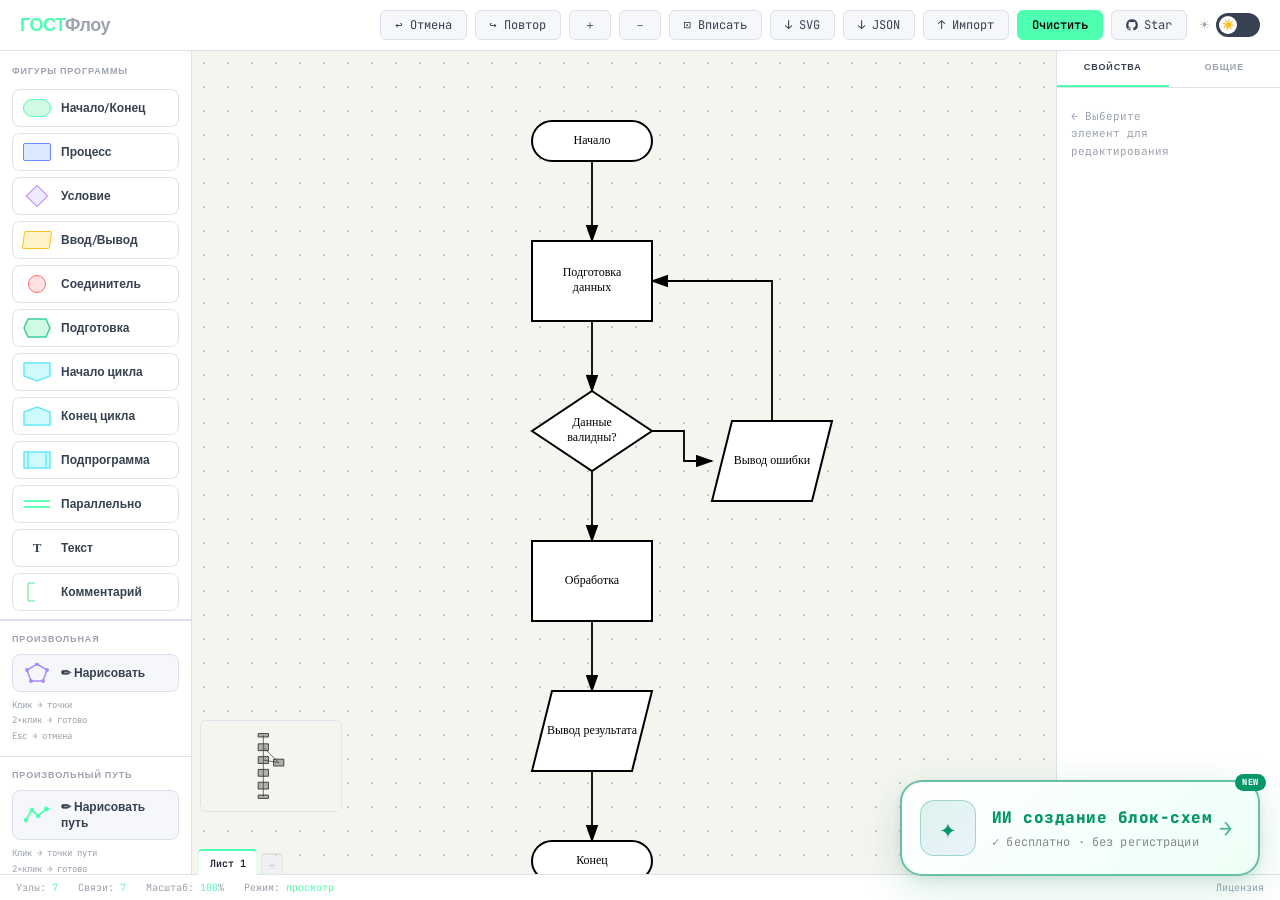
==== index.html @ 3b607d28 "AI block update" ====
<!DOCTYPE html>
<html lang="ru">
<head>
<meta charset="UTF-8">
<meta name="viewport" content="width=device-width, initial-scale=1.0">
<meta name="yandex-verification" content="9c3fca68e115c191" />
<title>ГОСТФлоу – Конструктор блок-схем</title>
<link rel="preconnect" href="https://fonts.googleapis.com">
<link href="https://fonts.googleapis.com/css2?family=JetBrains+Mono:wght@400;600&family=Syne:wght@400;600;800&display=swap" rel="stylesheet">
<link rel="stylesheet" href="styles.css">
<link rel="icon" type="image/svg+xml" href="/images/favicon.svg">
</head>
<body class="dark:bg-dark-bg bg-light-bg dark:text-gray-100 text-gray-800 h-screen overflow-hidden flex flex-col">

<!-- HEADER -->
<header class="flex items-center justify-between px-5 py-2.5 dark:bg-dark-surface bg-light-surface dark:border-dark-border border-light-border border-b z-50 flex-shrink-0">
  <div class="text-lg font-black tracking-tight text-accent font-syne">
    ГОСТ<span class="dark:text-gray-500 text-gray-400">Флоу</span>
  </div>
  <!-- Hidden hamburger (kept for JS compat) -->
  <button id="mobileMenuBtn" style="display:none"></button>

  <div id="headerButtons" class="flex items-center gap-2 flex-wrap">
    <button class="btn font-mono text-xs px-3.5 py-1.5 rounded-md dark:bg-dark-panel bg-light-panel dark:border-dark-border border-light-border border dark:text-gray-200 text-gray-700 cursor-pointer transition-all hover:border-accent hover:text-accent" id="btnUndo" title="Ctrl+Z">↩ Отмена</button>
    <button class="btn font-mono text-xs px-3.5 py-1.5 rounded-md dark:bg-dark-panel bg-light-panel dark:border-dark-border border-light-border border dark:text-gray-200 text-gray-700 cursor-pointer transition-all hover:border-accent hover:text-accent" id="btnRedo" title="Ctrl+Y">↪ Повтор</button>
    <button class="btn font-mono text-xs px-3.5 py-1.5 rounded-md dark:bg-dark-panel bg-light-panel dark:border-dark-border border-light-border border dark:text-gray-200 text-gray-700 cursor-pointer transition-all hover:border-accent hover:text-accent" id="btnZoomIn">＋</button>
    <button class="btn font-mono text-xs px-3.5 py-1.5 rounded-md dark:bg-dark-panel bg-light-panel dark:border-dark-border border-light-border border dark:text-gray-200 text-gray-700 cursor-pointer transition-all hover:border-accent hover:text-accent" id="btnZoomOut">－</button>
    <button class="btn font-mono text-xs px-3.5 py-1.5 rounded-md dark:bg-dark-panel bg-light-panel dark:border-dark-border border-light-border border dark:text-gray-200 text-gray-700 cursor-pointer transition-all hover:border-accent hover:text-accent" id="btnFit">⊡ Вписать</button>
    <button class="btn font-mono text-xs px-3.5 py-1.5 rounded-md dark:bg-dark-panel bg-light-panel dark:border-dark-border border-light-border border dark:text-gray-200 text-gray-700 cursor-pointer transition-all hover:border-accent hover:text-accent" id="btnExportSVG">↓ SVG</button>
    <button class="btn font-mono text-xs px-3.5 py-1.5 rounded-md dark:bg-dark-panel bg-light-panel dark:border-dark-border border-light-border border dark:text-gray-200 text-gray-700 cursor-pointer transition-all hover:border-accent hover:text-accent" id="btnExportJSON">↓ JSON</button>
    <button class="btn font-mono text-xs px-3.5 py-1.5 rounded-md dark:bg-dark-panel bg-light-panel dark:border-dark-border border-light-border border dark:text-gray-200 text-gray-700 cursor-pointer transition-all hover:border-accent hover:text-accent" id="btnImportJSON">↑ Импорт</button>
    <button class="btn font-mono text-xs px-3.5 py-1.5 rounded-md bg-accent text-black border border-accent font-semibold cursor-pointer transition-all hover:bg-emerald-400" id="btnClear">Очистить</button>

    <!-- GitHub Star -->
    <a href="https://github.com/sherhn/gostflow" target="_blank" rel="noopener noreferrer" id="ghStarBtn"
       class="btn font-mono text-xs px-3.5 py-1.5 rounded-md dark:bg-dark-panel bg-light-panel dark:border-dark-border border-light-border border dark:text-gray-200 text-gray-700 cursor-pointer transition-all hover:border-accent hover:text-accent flex items-center gap-1.5 no-underline"
       aria-label="Star on GitHub">
      <svg width="12" height="12" viewBox="0 0 16 16" fill="currentColor" xmlns="http://www.w3.org/2000/svg" aria-hidden="true" style="flex-shrink:0">
        <path d="M8 .25a7.75 7.75 0 0 0-2.45 15.1c.39.07.53-.17.53-.37v-1.3c-2.14.47-2.59-1.03-2.59-1.03-.35-.89-.86-1.13-.86-1.13-.7-.48.05-.47.05-.47.78.05 1.19.8 1.19.8.69 1.18 1.81.84 2.25.64.07-.5.27-.84.49-1.03-1.71-.19-3.51-.85-3.51-3.8 0-.84.3-1.52.79-2.06-.08-.2-.34-1 .08-2.07 0 0 .65-.21 2.12.79a7.4 7.4 0 0 1 3.86 0c1.47-1 2.12-.79 2.12-.79.42 1.07.16 1.87.08 2.07.49.54.79 1.22.79 2.06 0 2.96-1.8 3.61-3.52 3.8.28.24.52.7.52 1.41v2.1c0 .2.14.45.54.37A7.75 7.75 0 0 0 8 .25Z"/>
      </svg>
      Star
      <span id="ghStarCount" style="display:none;background:rgba(0,0,0,.18);padding:0 5px;border-radius:3px;font-size:.65rem;line-height:1.6"></span>
    </a>

    <!-- Theme Toggle -->
    <div class="flex items-center gap-1.5 ml-1">
      <span class="text-xs dark:text-gray-500 text-gray-400 select-none">☀</span>
      <label class="theme-toggle">
        <input type="checkbox" id="themeToggle">
        <div class="theme-toggle-track">
          <div class="theme-toggle-thumb" id="themeThumb">🌙</div>
        </div>
      </label>
    </div>
  </div>
</header>

<!-- MOBILE TOOLBAR STRIP (below header, mobile only) -->
<div id="mobileToolbar" style="display:none" class="dark:bg-dark-surface bg-light-surface dark:border-dark-border border-light-border border-b z-40 flex-shrink-0 px-2 py-1.5 justify-center gap-2">
  <!-- Undo / Redo -->
  <button class="mtb-btn dark:bg-dark-panel bg-light-panel dark:border-dark-border border-light-border dark:text-gray-200 text-gray-700"
    title="Отмена" onclick="document.getElementById('btnUndo').click()">↩</button>
  <button class="mtb-btn dark:bg-dark-panel bg-light-panel dark:border-dark-border border-light-border dark:text-gray-200 text-gray-700"
    title="Повтор" onclick="document.getElementById('btnRedo').click()">↪</button>

  <div class="mtb-sep dark:text-gray-500 text-gray-300"></div>

  <!-- Zoom -->
  <button class="mtb-btn dark:bg-dark-panel bg-light-panel dark:border-dark-border border-light-border dark:text-gray-200 text-gray-700"
    title="Приблизить" onclick="document.getElementById('btnZoomIn').click()">＋</button>
  <button class="mtb-btn dark:bg-dark-panel bg-light-panel dark:border-dark-border border-light-border dark:text-gray-200 text-gray-700"
    title="Вписать" onclick="document.getElementById('btnFit').click()">⊡</button>
  <button class="mtb-btn dark:bg-dark-panel bg-light-panel dark:border-dark-border border-light-border dark:text-gray-200 text-gray-700"
    title="Отдалить" onclick="document.getElementById('btnZoomOut').click()">－</button>

  <div class="mtb-sep dark:text-gray-500 text-gray-300"></div>

  <!-- Clear -->
  <button class="mtb-btn danger dark:bg-dark-panel bg-light-panel"
    title="Очистить" onclick="document.getElementById('btnClear').click()">CLR</button>

  <div class="mtb-sep dark:text-gray-500 text-gray-300"></div>

  <!-- GitHub Star -->
  <a href="https://github.com/sherhn/gostflow" target="_blank" rel="noopener noreferrer"
     class="mtb-btn dark:bg-dark-panel bg-light-panel dark:border-dark-border border-light-border dark:text-gray-200 text-gray-700"
     title="Star on GitHub" style="text-decoration:none">
    <svg width="15" height="15" viewBox="0 0 16 16" fill="currentColor" xmlns="http://www.w3.org/2000/svg" aria-hidden="true">
      <path d="M8 .25a7.75 7.75 0 0 0-2.45 15.1c.39.07.53-.17.53-.37v-1.3c-2.14.47-2.59-1.03-2.59-1.03-.35-.89-.86-1.13-.86-1.13-.7-.48.05-.47.05-.47.78.05 1.19.8 1.19.8.69 1.18 1.81.84 2.25.64.07-.5.27-.84.49-1.03-1.71-.19-3.51-.85-3.51-3.8 0-.84.3-1.52.79-2.06-.08-.2-.34-1 .08-2.07 0 0 .65-.21 2.12.79a7.4 7.4 0 0 1 3.86 0c1.47-1 2.12-.79 2.12-.79.42 1.07.16 1.87.08 2.07.49.54.79 1.22.79 2.06 0 2.96-1.8 3.61-3.52 3.8.28.24.52.7.52 1.41v2.1c0 .2.14.45.54.37A7.75 7.75 0 0 0 8 .25Z"/>
    </svg>
  </a>

  <!-- More -->
  <button class="mtb-btn dark:bg-dark-panel bg-light-panel dark:border-dark-border border-light-border dark:text-gray-200 text-gray-700"
    title="Ещё" id="mobileMoreBtn" onclick="toggleMoreMenu()">⋯</button>
</div>

<div class="flex flex-1 overflow-hidden">
  <!-- LEFT SIDEBAR -->
  <div id="leftSidebar" class="w-48 flex-shrink-0 dark:bg-dark-surface bg-light-surface dark:border-dark-border border-light-border border-r flex flex-col overflow-y-auto">

    <!-- Shapes -->
    <div class="px-3 pt-3.5 pb-2 dark:border-dark-border border-light-border border-b">
      <div class="text-[9px] font-semibold tracking-widest uppercase dark:text-gray-500 text-gray-400 mb-2.5">Фигуры программы</div>
      <div class="flex flex-col gap-1.5" id="nodePalette">

        <div class="palette-item flex items-center gap-2.5 px-2.5 py-2 rounded-lg dark:border-dark-border border-light-border border cursor-grab transition-all text-xs font-semibold dark:hover:border-accent hover:border-accent dark:text-gray-200 text-gray-700 hover:translate-x-0.5 select-none" draggable="true" data-type="start">
          <div class="w-7 h-5 flex items-center justify-center flex-shrink-0">
            <div class="w-7 h-[18px] rounded-xl border-[1.5px] border-accent dark:hidden" style="background:#d1fae5"></div>
            <div class="w-7 h-[18px] rounded-xl border-[1.5px] border-accent hidden dark:block" style="background:#0f2b1a"></div>
          </div>
          Начало/Конец
        </div>

        <div class="palette-item flex items-center gap-2.5 px-2.5 py-2 rounded-lg dark:border-dark-border border-light-border border cursor-grab transition-all text-xs font-semibold dark:hover:border-accent hover:border-accent dark:text-gray-200 text-gray-700 hover:translate-x-0.5 select-none" draggable="true" data-type="process">
          <div class="w-7 h-5 flex items-center justify-center flex-shrink-0">
            <div class="w-7 h-[18px] rounded-sm border-[1.5px] border-accent3 dark:hidden" style="background:#dbeafe"></div>
            <div class="w-7 h-[18px] rounded-sm border-[1.5px] border-accent3 hidden dark:block" style="background:#0d1a35"></div>
          </div>
          Процесс
        </div>

        <div class="palette-item flex items-center gap-2.5 px-2.5 py-2 rounded-lg dark:border-dark-border border-light-border border cursor-grab transition-all text-xs font-semibold dark:hover:border-accent hover:border-accent dark:text-gray-200 text-gray-700 hover:translate-x-0.5 select-none" draggable="true" data-type="decision">
          <div class="w-7 h-5 flex items-center justify-center flex-shrink-0">
            <div class="w-4 h-4 border-[1.5px] rotate-45 flex-shrink-0 dark:hidden" style="background:#ede9fe; border-color:#c084fc"></div>
            <div class="w-4 h-4 border-[1.5px] rotate-45 flex-shrink-0 hidden dark:block" style="background:#1a0d2b; border-color:#c084fc"></div>
          </div>
          Условие
        </div>

        <div class="palette-item flex items-center gap-2.5 px-2.5 py-2 rounded-lg dark:border-dark-border border-light-border border cursor-grab transition-all text-xs font-semibold dark:hover:border-accent hover:border-accent dark:text-gray-200 text-gray-700 hover:translate-x-0.5 select-none" draggable="true" data-type="io">
          <div class="w-7 h-5 flex items-center justify-center flex-shrink-0">
            <div class="w-7 h-[18px] border-[1.5px] rounded-sm dark:hidden" style="background:#fef3c7; border-color:#fbbf24; transform:skewX(-8deg)"></div>
            <div class="w-7 h-[18px] border-[1.5px] rounded-sm hidden dark:block" style="background:#2b1f0a; border-color:#fbbf24; transform:skewX(-8deg)"></div>
          </div>
          Ввод/Вывод
        </div>

        <div class="palette-item flex items-center gap-2.5 px-2.5 py-2 rounded-lg dark:border-dark-border border-light-border border cursor-grab transition-all text-xs font-semibold dark:hover:border-accent hover:border-accent dark:text-gray-200 text-gray-700 hover:translate-x-0.5 select-none" draggable="true" data-type="connector">
          <div class="w-7 h-5 flex items-center justify-center flex-shrink-0">
            <div class="w-[18px] h-[18px] rounded-full border-[1.5px] border-accent2 dark:hidden" style="background:#fee2e2"></div>
            <div class="w-[18px] h-[18px] rounded-full border-[1.5px] border-accent2 hidden dark:block" style="background:#2b0d0d"></div>
          </div>
          Соединитель
        </div>

        <div class="palette-item flex items-center gap-2.5 px-2.5 py-2 rounded-lg dark:border-dark-border border-light-border border cursor-grab transition-all text-xs font-semibold dark:hover:border-accent hover:border-accent dark:text-gray-200 text-gray-700 hover:translate-x-0.5 select-none" draggable="true" data-type="prepare">
          <div class="w-7 h-5 flex items-center justify-center flex-shrink-0">
            <svg width="28" height="20" viewBox="0 0 28 20" class="dark:hidden"><polygon points="5,1 23,1 27,10 23,19 5,19 1,10" fill="#d1fae5" stroke="#34d399" stroke-width="1.5"/></svg>
            <svg width="28" height="20" viewBox="0 0 28 20" class="hidden dark:block"><polygon points="5,1 23,1 27,10 23,19 5,19 1,10" fill="#0d2b20" stroke="#34d399" stroke-width="1.5"/></svg>
          </div>
          Подготовка
        </div>

        <div class="palette-item flex items-center gap-2.5 px-2.5 py-2 rounded-lg dark:border-dark-border border-light-border border cursor-grab transition-all text-xs font-semibold dark:hover:border-accent hover:border-accent dark:text-gray-200 text-gray-700 hover:translate-x-0.5 select-none" draggable="true" data-type="loop_start">
          <div class="w-7 h-5 flex items-center justify-center flex-shrink-0">
            <svg width="28" height="20" viewBox="0 0 28 20" class="dark:hidden"><polygon points="1,1 27,1 27,14 14,19 1,14" fill="#cffafe" stroke="#67e8f9" stroke-width="1.5"/></svg>
            <svg width="28" height="20" viewBox="0 0 28 20" class="hidden dark:block"><polygon points="1,1 27,1 27,14 14,19 1,14" fill="#0d2b2b" stroke="#67e8f9" stroke-width="1.5"/></svg>
          </div>
          Начало цикла
        </div>

        <div class="palette-item flex items-center gap-2.5 px-2.5 py-2 rounded-lg dark:border-dark-border border-light-border border cursor-grab transition-all text-xs font-semibold dark:hover:border-accent hover:border-accent dark:text-gray-200 text-gray-700 hover:translate-x-0.5 select-none" draggable="true" data-type="loop_end">
          <div class="w-7 h-5 flex items-center justify-center flex-shrink-0">
            <svg width="28" height="20" viewBox="0 0 28 20" class="dark:hidden"><polygon points="1,6 14,1 27,6 27,19 1,19" fill="#cffafe" stroke="#67e8f9" stroke-width="1.5"/></svg>
            <svg width="28" height="20" viewBox="0 0 28 20" class="hidden dark:block"><polygon points="1,6 14,1 27,6 27,19 1,19" fill="#0d2b2b" stroke="#67e8f9" stroke-width="1.5"/></svg>
          </div>
          Конец цикла
        </div>

        <div class="palette-item flex items-center gap-2.5 px-2.5 py-2 rounded-lg dark:border-dark-border border-light-border border cursor-grab transition-all text-xs font-semibold dark:hover:border-accent hover:border-accent dark:text-gray-200 text-gray-700 hover:translate-x-0.5 select-none" draggable="true" data-type="subprogram">
          <div class="w-7 h-5 flex items-center justify-center flex-shrink-0">
            <svg width="28" height="20" viewBox="0 0 28 20" class="dark:hidden"><rect x="1" y="2" width="26" height="16" fill="#cffafe" stroke="#67e8f9" stroke-width="1.5"/><line x1="5" y1="2" x2="5" y2="18" stroke="#67e8f9" stroke-width="1.5"/><line x1="23" y1="2" x2="23" y2="18" stroke="#67e8f9" stroke-width="1.5"/></svg>
            <svg width="28" height="20" viewBox="0 0 28 20" class="hidden dark:block"><rect x="1" y="2" width="26" height="16" fill="#0d2b2b" stroke="#67e8f9" stroke-width="1.5"/><line x1="5" y1="2" x2="5" y2="18" stroke="#67e8f9" stroke-width="1.5"/><line x1="23" y1="2" x2="23" y2="18" stroke="#67e8f9" stroke-width="1.5"/></svg>
          </div>
          Подпрограмма
        </div>

        <div class="palette-item flex items-center gap-2.5 px-2.5 py-2 rounded-lg dark:border-dark-border border-light-border border cursor-grab transition-all text-xs font-semibold dark:hover:border-accent hover:border-accent dark:text-gray-200 text-gray-700 hover:translate-x-0.5 select-none" draggable="true" data-type="parallel">
          <div class="w-7 h-5 flex items-center justify-center flex-shrink-0">
            <svg width="28" height="20" viewBox="0 0 28 20"><line x1="1" y1="7" x2="27" y2="7" stroke="#4fffb0" stroke-width="1.8"/><line x1="1" y1="13" x2="27" y2="13" stroke="#4fffb0" stroke-width="1.8"/></svg>
          </div>
          Параллельно
        </div>

        <div class="palette-item flex items-center gap-2.5 px-2.5 py-2 rounded-lg dark:border-dark-border border-light-border border cursor-grab transition-all text-xs font-semibold dark:hover:border-accent hover:border-accent dark:text-gray-200 text-gray-700 hover:translate-x-0.5 select-none" draggable="true" data-type="text">
          <div class="w-7 h-5 flex items-center justify-center flex-shrink-0">
            <span style="font-size:13px;font-weight:700;color:#374151;font-family:serif;line-height:1">T</span>
          </div>
          Текст
        </div>

        <div class="palette-item flex items-center gap-2.5 px-2.5 py-2 rounded-lg dark:border-dark-border border-light-border border cursor-grab transition-all text-xs font-semibold dark:hover:border-accent hover:border-accent dark:text-gray-200 text-gray-700 hover:translate-x-0.5 select-none" draggable="true" data-type="comment">
          <div class="w-7 h-5 flex items-center justify-center flex-shrink-0">
            <svg width="28" height="20" viewBox="0 0 28 20" class="dark:hidden"><line x1="12" y1="1" x2="5" y2="1" stroke="#86efac" stroke-width="1.5"/><line x1="5" y1="1" x2="5" y2="19" stroke="#86efac" stroke-width="1.5"/><line x1="5" y1="19" x2="12" y2="19" stroke="#86efac" stroke-width="1.5"/></svg>
            <svg width="28" height="20" viewBox="0 0 28 20" class="hidden dark:block"><line x1="12" y1="1" x2="5" y2="1" stroke="#86efac" stroke-width="1.5"/><line x1="5" y1="1" x2="5" y2="19" stroke="#86efac" stroke-width="1.5"/><line x1="5" y1="19" x2="12" y2="19" stroke="#86efac" stroke-width="1.5"/></svg>
          </div>
          Комментарий
        </div>

      </div>
    </div>

    <!-- Custom polygon -->
    <div class="px-3 pt-3 pb-3 dark:border-dark-border border-light-border border-t">
      <div class="text-[9px] font-semibold tracking-widest uppercase dark:text-gray-500 text-gray-400 mb-2">Произвольная</div>
      <button id="paletteCustomShape"
        class="w-full flex items-center gap-2.5 px-2.5 py-2 rounded-lg dark:border-dark-border border-light-border border cursor-pointer transition-all text-xs font-semibold dark:text-gray-200 text-gray-700 select-none hover:border-accent hover:text-accent dark:bg-dark-panel bg-light-panel text-left"
        title="Кликните, затем ставьте точки на холсте. Двойной клик или Enter – завершить.">
        <div class="w-7 h-5 flex items-center justify-center flex-shrink-0">
          <svg width="24" height="20" viewBox="0 0 24 20"><polygon points="12,1 22,7 18,18 6,18 2,7" fill="none" stroke="#a78bfa" stroke-width="1.5"/><circle cx="12" cy="1" r="2" fill="#a78bfa"/><circle cx="22" cy="7" r="2" fill="#a78bfa"/><circle cx="18" cy="18" r="2" fill="#a78bfa"/><circle cx="6" cy="18" r="2" fill="#a78bfa"/><circle cx="2" cy="7" r="2" fill="#a78bfa"/></svg>
        </div>
        <span id="paletteCustomLabel">✏ Нарисовать</span>
      </button>
      <div class="mt-1.5 font-mono text-[9px] dark:text-gray-500 text-gray-400 leading-[1.7]">Клик → точки<br>2×клик → готово<br>Esc → отмена</div>
    </div>

    <!-- Draw path -->
    <div class="px-3 pt-3 pb-3 dark:border-dark-border border-light-border border-t">
      <div class="text-[9px] font-semibold tracking-widest uppercase dark:text-gray-500 text-gray-400 mb-2">Произвольный путь</div>
      <button id="paletteDrawPath"
        class="w-full flex items-center gap-2.5 px-2.5 py-2 rounded-lg dark:border-dark-border border-light-border border cursor-pointer transition-all text-xs font-semibold dark:text-gray-200 text-gray-700 select-none hover:border-accent hover:text-accent dark:bg-dark-panel bg-light-panel text-left"
        title="Кликните, затем ставьте точки на холсте. Двойной клик или Enter – завершить.">
        <div class="w-7 h-5 flex items-center justify-center flex-shrink-0">
          <svg width="26" height="18" viewBox="0 0 26 18"><polyline points="2,14 8,4 14,10 22,3" fill="none" stroke="#4fffb0" stroke-width="1.8" stroke-dasharray="none"/><circle cx="2" cy="14" r="2.2" fill="#4fffb0"/><circle cx="8" cy="4" r="2.2" fill="#4fffb0"/><circle cx="14" cy="10" r="2.2" fill="#4fffb0"/><circle cx="22" cy="3" r="2.2" fill="#4fffb0"/><polygon points="22,0 26,3 22,6" fill="#4fffb0"/></svg>
        </div>
        <span id="paletteDrawPathLabel">✏ Нарисовать путь</span>
      </button>
      <div class="mt-1.5 font-mono text-[9px] dark:text-gray-500 text-gray-400 leading-[1.7]">Клик → точки пути<br>2×клик → готово<br>Esc → отмена</div>
    </div>

    <!-- Tips -->
    <div class="px-3 pt-3.5 pb-3">
      <div class="text-[9px] font-semibold tracking-widest uppercase dark:text-gray-500 text-gray-400 mb-2">Подсказки</div>
      <div class="font-mono text-[10px] dark:text-gray-500 text-gray-400 leading-[1.8]">
        • Перетащи фигуру<br>
        • Клик – выбор<br>
        • Hover → порт → стрелка<br>
        • 🟡 порт – перенаправить<br>
        • Del / Backspace – удалить<br>
        • Ctrl+C/X/V – копировать<br>
        • Ctrl+D – дублировать<br>
        • Ctrl+A – выделить всё<br>
        • Ctrl+Z – отмена<br>
        • Ctrl+Y / Ctrl+Shift+Z – повтор<br>
        • ←↑→↓ – сдвиг (Shift×10)<br>
        • ПКМ – контекст. меню<br>
        • Колесо – масштаб<br>
        • ПКМ+тащи – панорама<br>
        • <span class="text-accent">Параллельно</span>: клик в центр – выбор/перемещение; hover линии → стрелка
      </div>
    </div>
  </div>

  <!-- CANVAS -->
  <div class="flex-1 relative overflow-hidden canvas-dots-dark" id="canvasWrap">
    <svg id="canvas" xmlns="http://www.w3.org/2000/svg" class="absolute inset-0 w-full h-full block">
      <defs>
        <marker id="arrowhead" markerWidth="10" markerHeight="7" refX="9" refY="3.5" orient="auto">
          <polygon points="0 0, 10 3.5, 0 7" fill="#6b7280"/>
        </marker>
        <marker id="arrowhead-active" markerWidth="10" markerHeight="7" refX="9" refY="3.5" orient="auto">
          <polygon points="0 0, 10 3.5, 0 7" fill="#4fffb0"/>
        </marker>
        <marker id="arrowhead-gost" markerWidth="10" markerHeight="7" refX="9" refY="3.5" orient="auto">
          <polygon points="0 0, 10 3.5, 0 7" fill="#000000"/>
        </marker>
        <filter id="glow" x="-40%" y="-40%" width="180%" height="180%">
          <feFlood flood-color="#4fffb0" flood-opacity="1" result="color"/>
          <feComposite in="color" in2="SourceGraphic" operator="in" result="coloredBlur"/>
          <feGaussianBlur in="coloredBlur" stdDeviation="5" result="blur"/>
          <feMerge><feMergeNode in="blur"/><feMergeNode in="blur"/><feMergeNode in="blur"/><feMergeNode in="SourceGraphic"/></feMerge>
        </filter>
      </defs>
      <g id="canvasGroup"></g>
    </svg>
    <!-- Delete zone (shown only while dragging) -->
    <div id="deleteZone" style="display:none;position:absolute;bottom:24px;left:50%;transform:translateX(-50%);z-index:100;
      width:240px;height:60px;border-radius:12px;border:2px dashed #ff6b6b;background:rgba(255,107,107,0.10);
      display:none;align-items:center;justify-content:center;gap:8px;pointer-events:none;transition:background 0.15s,border-color 0.15s;">
      <svg width="22" height="22" viewBox="0 0 24 24" fill="none" stroke="#ff6b6b" stroke-width="2" stroke-linecap="round" stroke-linejoin="round"><polyline points="3 6 5 6 21 6"/><path d="M19 6l-1 14H6L5 6"/><path d="M10 11v6"/><path d="M14 11v6"/><path d="M9 6V4h6v2"/></svg>
      <span style="color:#ff6b6b;font-size:12px;font-weight:600;font-family:monospace">Перетащите чтобы удалить</span>
    </div>

    <canvas id="minimap" width="140" height="90" class="absolute bottom-2 right-2 rounded-md opacity-85 dark:border-dark-border border-light-border border dark:bg-dark-surface bg-light-surface"></canvas>
  </div>

  <!-- PROPS PANEL -->
  <div id="rightSidebar" class="w-56 flex-shrink-0 dark:bg-dark-surface bg-light-surface dark:border-dark-border border-light-border border-l flex flex-col overflow-y-auto">

    <!-- Tab bar -->
    <div class="flex border-b dark:border-dark-border border-light-border flex-shrink-0">
      <button id="tabProps" onclick="switchTab('props')"
        class="flex-1 px-2 py-2.5 text-[9px] font-semibold tracking-widest uppercase transition-colors cursor-pointer dark:text-gray-100 text-gray-700 border-b-2 border-accent">
        Свойства
      </button>
      <button id="tabGeneral" onclick="switchTab('general')"
        class="flex-1 px-2 py-2.5 text-[9px] font-semibold tracking-widest uppercase transition-colors cursor-pointer dark:text-gray-500 text-gray-400 border-b-2 border-transparent dark:hover:text-gray-200 hover:text-gray-600">
        Общие
      </button>
    </div>

    <!-- TAB: Свойства -->
    <div id="panelProps" class="flex flex-col flex-1">
      <div id="propsEmpty" class="px-3.5 py-5 font-mono text-[11px] dark:text-gray-500 text-gray-400 leading-relaxed">
        ← Выберите<br>элемент для<br>редактирования
      </div>

      <div id="propsBody" class="px-3.5 py-3.5 flex flex-col gap-3" style="display:none">

        <!-- Text -->
        <div id="propTextGroup">
          <label class="block text-[10px] font-semibold tracking-wide uppercase dark:text-gray-500 text-gray-400 mb-1">Текст</label>
          <textarea id="propText" rows="3"
            class="w-full dark:bg-dark-panel bg-light-panel dark:border-dark-border border-light-border border dark:text-gray-200 text-gray-800 px-2.5 py-1.5 rounded-md font-mono text-[11px] outline-none resize-y transition-colors focus:border-accent"></textarea>
        </div>

        <!-- Type -->
        <div>
          <label class="block text-[10px] font-semibold tracking-wide uppercase dark:text-gray-500 text-gray-400 mb-1">Тип формы</label>
          <select id="propType"
            class="w-full dark:bg-dark-panel bg-light-panel dark:border-dark-border border-light-border border dark:text-gray-200 text-gray-800 px-2.5 py-1.5 rounded-md font-mono text-[11px] outline-none transition-colors focus:border-accent">
            <option value="text">Текст</option>
            <option value="start">Начало/Конец</option>
            <option value="process">Процесс</option>
            <option value="decision">Условие</option>
            <option value="io">Ввод/Вывод</option>
            <option value="connector">Соединитель</option>
            <option value="prepare">Подготовка</option>
            <option value="loop_start">Начало цикла</option>
            <option value="loop_end">Конец цикла</option>
            <option value="subprogram">Подпрограмма</option>
            <option value="comment">Комментарий</option>
            <option value="parallel">Параллельные действия</option>
            <option value="custom">Произвольная</option>
          </select>
        </div>



        <!-- Param A (block sizing) -->
        <div id="propParamAGroup" style="display:none">
          <label class="block text-[10px] font-semibold tracking-wide uppercase dark:text-gray-500 text-gray-400 mb-1">Параметр <span class="text-accent font-mono">a</span></label>
          <div class="flex items-center gap-2">
            <input type="number" id="propParamA" min="20" max="600" step="1" value="80"
              class="w-full dark:bg-dark-panel bg-light-panel dark:border-dark-border border-light-border border dark:text-gray-200 text-gray-800 px-2.5 py-1.5 rounded-md font-mono text-[11px] outline-none transition-colors focus:border-accent text-center"/>
          </div>
          <div id="propParamAHint" class="mt-1 font-mono text-[9px] dark:text-gray-500 text-gray-400 leading-[1.7]"></div>
        </div>

        <!-- Param A mismatch warning -->
        <div id="propParamAWarn" style="display:none;background:rgba(251,191,36,0.10);border:1px solid rgba(251,191,36,0.4);color:#d97706;border-radius:6px;padding:6px 10px;font-family:monospace;font-size:9px;line-height:1.6;gap:6px;align-items:flex-start;">
          <span style="flex-shrink:0;font-size:11px;">⚠</span>
          <span id="propParamAWarnText"></span>
        </div>

        <!-- Font Family -->
        <div id="propFontGroup">
          <label class="block text-[10px] font-semibold tracking-wide uppercase dark:text-gray-500 text-gray-400 mb-1">Шрифт</label>
          <select id="propFontFamily"
            class="w-full dark:bg-dark-panel bg-light-panel dark:border-dark-border border-light-border border dark:text-gray-200 text-gray-800 px-2.5 py-1.5 rounded-md font-mono text-[11px] outline-none transition-colors focus:border-accent">
            <option value="JetBrains Mono">JetBrains Mono</option>
            <option value="Arial">Arial</option>
            <option value="Times New Roman">Times New Roman</option>
            <option value="Courier New">Courier New</option>
            <option value="Georgia">Georgia</option>
            <option value="Verdana">Verdana</option>
            <option value="Tahoma">Tahoma</option>
          </select>
        </div>

        <!-- Font Style + Size in one row -->
        <div id="propFontStyleGroup" class="flex gap-2">
          <div class="flex-1">
            <label class="block text-[10px] font-semibold tracking-wide uppercase dark:text-gray-500 text-gray-400 mb-1">Стиль</label>
            <select id="propFontStyle"
              class="w-full dark:bg-dark-panel bg-light-panel dark:border-dark-border border-light-border border dark:text-gray-200 text-gray-800 px-2 py-1.5 rounded-md font-mono text-[11px] outline-none transition-colors focus:border-accent">
              <option value="normal|400">Обычный</option>
              <option value="italic|400">Курсив</option>
              <option value="normal|700">Жирный</option>
              <option value="italic|700">Жирный курсив</option>
            </select>
          </div>
          <div class="w-16">
            <label class="block text-[10px] font-semibold tracking-wide uppercase dark:text-gray-500 text-gray-400 mb-1">Размер</label>
            <input type="number" id="propFontSize" min="6" max="72" step="1" value="12"
              class="w-full dark:bg-dark-panel bg-light-panel dark:border-dark-border border-light-border border dark:text-gray-200 text-gray-800 px-2 py-1.5 rounded-md font-mono text-[11px] outline-none transition-colors focus:border-accent text-center"/>
          </div>
        </div>
        <div id="gostFontHint" class="font-mono text-[9px] text-amber-400 dark:text-amber-300" style="display:none;margin-top:-6px">
          📐 ГОСТ: по умолчанию Times New Roman
        </div>

        <!-- Edge: Line Style -->
        <div id="propEdgeStyleGroup" style="display:none">
          <label class="block text-[10px] font-semibold tracking-wide uppercase dark:text-gray-500 text-gray-400 mb-1">Тип линии</label>
          <select id="propEdgeLineStyle"
            class="w-full dark:bg-dark-panel bg-light-panel dark:border-dark-border border-light-border border dark:text-gray-200 text-gray-800 px-2.5 py-1.5 rounded-md font-mono text-[11px] outline-none transition-colors focus:border-accent">
            <option value="solid">––– Сплошная</option>
            <option value="dashed">- - - Пунктирная</option>
            <option value="chain">·–·– Штрихпунктир</option>
          </select>
          <div class="mt-1 font-mono text-[9px] dark:text-gray-500 text-gray-400 leading-relaxed">По ГОСТ 2.303-68</div>
        </div>

        <!-- Edge: Arrow End -->
        <div id="propEdgeArrowGroup" style="display:none">
          <label class="block text-[10px] font-semibold tracking-wide uppercase dark:text-gray-500 text-gray-400 mb-1">Законцовка</label>
          <div class="flex gap-1.5">
            <button id="edgeArrowNone" data-arrow="none"
              class="edge-arrow-btn flex-1 py-1.5 rounded-md font-mono text-[11px] cursor-pointer transition-all border dark:border-dark-border border-light-border dark:text-gray-200 text-gray-700 dark:hover:border-accent hover:border-accent hover:text-accent text-center">
              ––
            </button>
            <button id="edgeArrowEnd" data-arrow="end"
              class="edge-arrow-btn flex-1 py-1.5 rounded-md font-mono text-[11px] cursor-pointer transition-all border dark:border-dark-border border-light-border dark:text-gray-200 text-gray-700 dark:hover:border-accent hover:border-accent hover:text-accent text-center">
              →
            </button>
          </div>
        </div>

        <!-- Delete -->
        <button id="btnDeleteSelected"
          class="mt-1 w-full py-1.5 bg-transparent border border-accent2 text-accent2 rounded-md cursor-pointer font-mono text-[11px] transition-all hover:bg-accent2 hover:text-white">
          🗑 Удалить элемент
        </button>

        <!-- Edit polygon points (only for custom type) -->
        <button id="btnEditPolygon" style="display:none"
          class="w-full py-1.5 bg-transparent border border-violet-400 text-violet-400 rounded-md cursor-pointer font-mono text-[11px] transition-all hover:bg-violet-400 hover:text-white">
          ✏ Рисовать заново
        </button>

        <!-- Custom points editor panel -->
        <div id="customPointsEditor" style="display:none">
          <div class="flex items-center justify-between mb-1.5">
            <label class="block text-[10px] font-semibold tracking-wide uppercase dark:text-gray-500 text-gray-400">Точки фигуры</label>
            <button id="btnAddCustomPoint"
              class="text-[9px] font-mono px-1.5 py-0.5 rounded border border-accent text-accent cursor-pointer hover:bg-accent hover:text-black transition-all">
              + точка
            </button>
          </div>
          <div id="customPointsList" class="flex flex-col gap-1"></div>
          <div class="mt-1 font-mono text-[9px] dark:text-gray-500 text-gray-400 leading-relaxed">Тащи ⠿ для смены порядка</div>
        </div>
      </div>
    </div>

    <!-- TAB: Общие -->
    <div id="panelGeneral" class="flex-col px-3.5 py-3.5 gap-4" style="display:none">

      <!-- Стиль блок-схемы -->
      <div>
        <div class="text-[9px] font-semibold tracking-widest uppercase dark:text-gray-500 text-gray-400 mb-2">Стиль блок-схемы</div>
        <div class="flex flex-col gap-1.5">
          <button id="btnStyleGost"
            class="style-btn w-full py-1.5 px-2.5 rounded-md font-mono text-[11px] font-semibold cursor-pointer transition-all text-left border-2 border-accent bg-transparent text-accent"
            onclick="setDiagramStyle('gost')">
            📐 ГОСТ
          </button>
        </div>
      </div>

      <!-- Глобальный параметр a -->
      <div>
        <div class="text-[9px] font-semibold tracking-widest uppercase dark:text-gray-500 text-gray-400 mb-2">Глобальный параметр <span class="text-accent font-mono">a</span></div>
        <div class="flex gap-2 items-center">
          <input type="number" id="globalParamAInput" min="20" max="600" step="1" value="80"
            class="w-full dark:bg-dark-panel bg-light-panel dark:border-dark-border border-light-border border dark:text-gray-200 text-gray-800 px-2.5 py-1.5 rounded-md font-mono text-[11px] outline-none transition-colors focus:border-accent text-center"/>
        </div>
        <div class="mt-1.5 font-mono text-[9px] dark:text-gray-500 text-gray-400 leading-relaxed">b&nbsp;=&nbsp;1.5a для всех фигур</div>
        <button id="btnApplyGlobalA"
          class="mt-2 w-full py-1.5 px-2 rounded-md font-mono text-[10px] font-semibold cursor-pointer transition-all border dark:border-dark-border border-light-border dark:text-gray-200 text-gray-700 dark:hover:border-accent hover:border-accent hover:text-accent">
          Применить ко всем
        </button>
      </div>

    </div>
  </div>
</div>

<!-- STATUS BAR (contains floating sheet tabs above) -->
<div id="statusBar" class="dark:bg-dark-surface bg-light-surface dark:border-dark-border border-light-border border-t flex items-center flex-shrink-0" style="height:26px;position:relative;overflow:visible;">

  <!-- Sheet tabs – float above the status bar, anchored to its top edge -->
  <div id="sheetsStrip" style="
    position:absolute;bottom:100%;left:192px;right:224px;
    height:28px;display:flex;align-items:flex-end;padding-left:6px;
    pointer-events:auto;overflow:hidden;
  ">
    <div id="sheetTabsContainer" class="flex items-end h-full gap-0 overflow-x-auto" style="scrollbar-width:none;-ms-overflow-style:none;"></div>
    <button id="btnAddSheet" title="Новый лист"
      class="flex-shrink-0 flex items-center justify-center font-mono text-[12px] cursor-pointer ml-1 self-center"
      style="width:22px;height:22px;border-radius:4px;background:transparent;border:none;color:inherit;opacity:0.5;transition:opacity 0.15s;"
      onmouseenter="this.style.opacity='1'" onmouseleave="this.style.opacity='0.5'">＋</button>
  </div>

  <div class="flex items-center gap-5 px-4 font-mono text-[10px] dark:text-gray-500 text-gray-400">
    <div>Узлы: <span class="text-accent" id="statNodes">0</span></div>
    <div>Связи: <span class="text-accent" id="statEdges">0</span></div>
    <div>Масштаб: <span class="text-accent" id="statZoom">100</span>%</div>
    <div id="statMode">Режим: <span class="text-accent">просмотр</span></div>
  </div>
  <div class="ml-auto px-4 font-mono text-[10px] dark:text-gray-500 text-gray-400">
    <a href="https://github.com/sherhn/gostflow/blob/main/LICENSE" target="_blank" rel="noopener noreferrer"
      class="dark:hover:text-gray-300 hover:text-gray-600 transition-colors">Лицензия</a>
  </div>
</div>

<!-- Sheet rename modal -->
<div id="sheetRenameModal" style="display:none;position:fixed;inset:0;z-index:2000;align-items:center;justify-content:center;background:rgba(0,0,0,0.5);">
  <div class="dark:bg-dark-panel bg-white dark:border-dark-border border-light-border border rounded-xl p-5" style="min-width:260px;">
    <div class="text-xs font-semibold mb-3 dark:text-gray-200 text-gray-700 font-mono uppercase tracking-wider">Переименовать лист</div>
    <input id="sheetRenameInput" type="text" maxlength="32"
      class="w-full dark:bg-dark-bg bg-light-bg dark:border-dark-border border-light-border border dark:text-gray-200 text-gray-700 px-2.5 py-1.5 rounded-md font-mono text-[12px] outline-none focus:border-accent mb-3"/>
    <div class="flex gap-2 justify-end">
      <button id="sheetRenameCancel" class="font-mono text-xs px-3 py-1.5 rounded-md dark:bg-dark-surface bg-light-panel dark:border-dark-border border-light-border border dark:text-gray-200 text-gray-700 cursor-pointer hover:border-accent hover:text-accent">Отмена</button>
      <button id="sheetRenameOk" class="font-mono text-xs px-3 py-1.5 rounded-md bg-accent text-black border border-accent font-semibold cursor-pointer hover:bg-emerald-400">OK</button>
    </div>
  </div>
</div>

<!-- Tooltip -->
<div id="tooltip" class="fixed dark:bg-dark-panel bg-white dark:border-dark-border border-light-border border dark:text-gray-200 text-gray-700 px-2.5 py-1 rounded-[5px] text-[11px] font-mono pointer-events-none z-[9999] hidden"></div>

<!-- Import Modal -->
<div class="fixed inset-0 bg-black/70 z-[1000] items-center justify-center hidden" id="importModal" style="display:none!important">
  <div class="dark:bg-dark-panel bg-white dark:border-dark-border border-light-border border rounded-xl p-6 min-w-[360px] max-w-[90vw]">
    <h3 class="text-base font-semibold mb-4 dark:text-gray-100 text-gray-800">Импорт JSON</h3>
    <textarea id="importText" placeholder='{"nodes":[...],"edges":[]}'
      class="w-full h-48 dark:bg-dark-bg bg-light-bg dark:border-dark-border border-light-border border dark:text-gray-200 text-gray-700 p-2.5 rounded-md font-mono text-[11px] resize-none outline-none focus:border-accent"></textarea>
    <div class="flex gap-2 mt-3.5 justify-end">
      <button id="btnImportCancel" class="font-mono text-xs px-3.5 py-1.5 rounded-md dark:bg-dark-panel bg-light-panel dark:border-dark-border border-light-border border dark:text-gray-200 text-gray-700 cursor-pointer transition-all hover:border-accent hover:text-accent">Отмена</button>
      <button id="btnImportApply" class="font-mono text-xs px-3.5 py-1.5 rounded-md bg-accent text-black border border-accent font-semibold cursor-pointer hover:bg-emerald-400">Импорт</button>
    </div>
  </div>
</div>

<!-- Mobile backdrop -->
<div id="mobileBackdrop" onclick="closeMobilePanels()"></div>

<!-- Mobile dropdown menu (hamburger) -->
<div id="mobileMoreMenu" class="dark:bg-dark-panel bg-light-panel dark:border-dark-border border-light-border dark:text-gray-200 text-gray-700">
  <button class="mmm-btn dark:hover:bg-dark-surface hover:bg-light-bg dark:text-gray-200 text-gray-700"
    onclick="document.getElementById('btnExportSVG').click();closeMoreMenu()">↓ Экспорт SVG</button>
  <button class="mmm-btn dark:hover:bg-dark-surface hover:bg-light-bg dark:text-gray-200 text-gray-700"
    onclick="document.getElementById('btnExportJSON').click();closeMoreMenu()">↓ Экспорт JSON</button>
  <button class="mmm-btn dark:hover:bg-dark-surface hover:bg-light-bg dark:text-gray-200 text-gray-700"
    onclick="document.getElementById('btnImportJSON').click();closeMoreMenu()">↑ Импорт JSON</button>
  <!-- divider -->
  <div style="height:1px;margin:4px 0" class="dark:bg-dark-border bg-light-border"></div>
  <!-- Theme toggle -->
  <div class="flex items-center gap-3 px-3 py-2">
    <span class="font-mono text-xs dark:text-gray-400 text-gray-500">Тема</span>
    <span class="text-xs dark:text-gray-500 text-gray-400 select-none">☀</span>
    <label class="theme-toggle">
      <input type="checkbox" id="themeToggleMobile">
      <div class="theme-toggle-track">
        <div class="theme-toggle-thumb" id="themeThumbMobile">🌙</div>
      </div>
    </label>
  </div>
</div>

<!-- Mobile FAB buttons -->
<div id="mobileFabs" style="display:none">
  <button class="mobile-fab dark:bg-dark-panel bg-light-panel dark:border-dark-border border-light-border dark:text-gray-200 text-gray-700" id="fabShapes" onclick="toggleMobileSidebar('left')" title="Фигуры">
    ⬡
  </button>
  <button class="mobile-fab dark:bg-dark-panel bg-light-panel dark:border-dark-border border-light-border dark:text-gray-200 text-gray-700" id="fabProps" onclick="toggleMobileSidebar('right')" title="Свойства">
    ⚙
  </button>
</div>

<script>
// ===== MOBILE MENU & SIDEBAR LOGIC =====
const mobileMenu = { classList: { toggle: ()=>{}, remove: ()=>{}, add: ()=>{}, contains: ()=>false } }; // stub for compat
const mobileMoreMenu = document.getElementById('mobileMoreMenu');
const mobileBackdrop = document.getElementById('mobileBackdrop');
const leftSidebar = document.getElementById('leftSidebar');
const rightSidebar = document.getElementById('rightSidebar');
const fabShapes = document.getElementById('fabShapes');
const fabProps = document.getElementById('fabProps');
const themeToggleMobile = document.getElementById('themeToggleMobile');
const themeThumbMobile = document.getElementById('themeThumbMobile');

// Sync mobile theme toggle with main
themeToggleMobile.addEventListener('change', () => {
  const isDark = themeToggleMobile.checked;
  document.getElementById('themeToggle').checked = isDark;
  document.getElementById('themeToggle').dispatchEvent(new Event('change'));
});

// Keep mobile toggle in sync when desktop toggle changes
document.getElementById('themeToggle').addEventListener('change', () => {
  themeToggleMobile.checked = document.getElementById('themeToggle').checked;
  themeThumbMobile.textContent = document.getElementById('themeThumb').textContent;
});

function toggleMoreMenu() {
  const isOpen = mobileMoreMenu.classList.toggle('open');
  mobileBackdrop.classList.toggle('active', isOpen);
  if (isOpen) {
    leftSidebar.classList.remove('mobile-open');
    rightSidebar.classList.remove('mobile-open');
    fabShapes.classList.remove('active');
    fabProps.classList.remove('active');
  }
}

function closeMoreMenu() {
  mobileMoreMenu.classList.remove('open');
  mobileBackdrop.classList.remove('active');
}

// Legacy stubs so existing code doesn't break
function toggleMobileMenu() { toggleMoreMenu(); }
function closeMobileMenu() { closeMoreMenu(); }

function toggleMobileSidebar(side) {
  closeMobileMenu();
  const isLeft = side === 'left';
  const sidebar = isLeft ? leftSidebar : rightSidebar;
  const otherSidebar = isLeft ? rightSidebar : leftSidebar;
  const fab = isLeft ? fabShapes : fabProps;
  const otherFab = isLeft ? fabProps : fabShapes;

  const wasOpen = sidebar.classList.contains('mobile-open');
  otherSidebar.classList.remove('mobile-open');
  otherFab.classList.remove('active');

  if (!wasOpen) {
    sidebar.classList.add('mobile-open');
    fab.classList.add('active');
    mobileBackdrop.classList.add('active');
  } else {
    sidebar.classList.remove('mobile-open');
    fab.classList.remove('active');
    mobileBackdrop.classList.remove('active');
  }
}

function closeMobilePanels() {
  mobileMoreMenu.classList.remove('open');
  leftSidebar.classList.remove('mobile-open');
  rightSidebar.classList.remove('mobile-open');
  mobileBackdrop.classList.remove('active');
  fabShapes.classList.remove('active');
  fabProps.classList.remove('active');
}

// ===== TAP-TO-SPAWN on palette items (mobile) =====
// When user taps a palette item, spawn the shape in the visible canvas center
document.getElementById('nodePalette').addEventListener('click', (e) => {
  if (window.innerWidth > 768) return; // desktop uses drag
  const item = e.target.closest('.palette-item[data-type]');
  if (!item) return;
  const type = item.dataset.type;
  if (!type || !window.NODE_DEFAULTS) return;
  const def = window.NODE_DEFAULTS[type];
  if (!def) return;

  // Get visible center of canvas in SVG coords
  const cw = document.getElementById('canvasWrap');
  const rect = cw.getBoundingClientRect();
  const cx = (rect.width / 2 - window.pan.x) / window.zoom;
  const cy = (rect.height / 2 - window.pan.y) / window.zoom;

  // Slight random offset so stacked shapes are visible
  const jitter = () => (Math.random() - 0.5) * 40;

  window.saveHistory();
  const node = {
    id: `n${window.nodeIdCounter++}`,
    type,
    x: cx - def.w / 2 + jitter(),
    y: cy - def.h / 2 + jitter(),
    w: def.w,
    h: def.h,
    label: def.label,
    color: def.color,
    ...(def.paramA !== undefined ? { paramA: def.paramA } : {}),
  };
  if (node.paramA !== undefined && window.applyParamA) window.applyParamA(node, node.paramA);
  window.nodes.push(node);
  window.selectedId = node.id;
  window.render(); window.updateProps(); window.updateStatus();

  // Close sidebar after spawning
  closeMobilePanels();
});

// ===== TOUCH PAN (single finger on empty canvas area) =====
(function() {
  const cw = document.getElementById('canvasWrap');
  let touchPanActive = false;
  let lastTouchX = 0, lastTouchY = 0;
  let lastDist = null;
  let touchStartX = 0, touchStartY = 0;
  let touchMoved = false;

  cw.addEventListener('touchstart', (e) => {
    if (e.touches.length === 1) {
      const touch = e.touches[0];
      lastTouchX = touch.clientX;
      lastTouchY = touch.clientY;
      touchStartX = lastTouchX;
      touchStartY = lastTouchY;
      touchMoved = false;

      // If the finger landed on an interactive SVG element, disable pan
      // so the SVG touch handler can take ownership of this gesture.
      const elUnder = document.elementFromPoint(touch.clientX, touch.clientY);
      const onInteractive = elUnder && (
        elUnder.closest('[data-kind="node"]') ||
        elUnder.closest('[data-kind="edge"]') ||
        elUnder.closest('[data-kind="seghandle"]') ||
        elUnder.closest('[data-kind="parallelResize"]') ||
        (elUnder.dataset && elUnder.dataset.kind === 'port')
      );
      touchPanActive = !onInteractive;
    } else if (e.touches.length === 2) {
      // Two fingers: pinch zoom
      touchPanActive = false;
      lastDist = Math.hypot(
        e.touches[0].clientX - e.touches[1].clientX,
        e.touches[0].clientY - e.touches[1].clientY
      );
      e.preventDefault();
    }
  }, { passive: false });

  cw.addEventListener('touchmove', (e) => {
    if (e.touches.length === 2) {
      // Pinch to zoom
      const dist = Math.hypot(
        e.touches[0].clientX - e.touches[1].clientX,
        e.touches[0].clientY - e.touches[1].clientY
      );
      if (lastDist !== null) {
        const delta = dist - lastDist;
        // Only fire zoom every 8px change to avoid rapid firing
        if (Math.abs(delta) > 8) {
          if (delta > 0) document.getElementById('btnZoomIn').click();
          else document.getElementById('btnZoomOut').click();
          lastDist = dist;
        }
      }
      e.preventDefault();
      return;
    }

    if (e.touches.length === 1 && touchPanActive) {
      const dx = e.touches[0].clientX - lastTouchX;
      const dy = e.touches[0].clientY - lastTouchY;
      const totalDx = e.touches[0].clientX - touchStartX;
      const totalDy = e.touches[0].clientY - touchStartY;

      // Only start panning if moved more than 6px (distinguish from tap)
      if (!touchMoved && Math.hypot(totalDx, totalDy) > 6) {
        touchMoved = true;
      }

      if (touchMoved && touchPanActive) {
        // Pan only when touch started on empty canvas (touchPanActive=true)
        if (window.pan) {
          window.pan.x += dx;
          window.pan.y += dy;
          if (window.applyTransform) window.applyTransform();
          if (window.updateMinimap) window.updateMinimap();
        }
        e.preventDefault();
      }

      lastTouchX = e.touches[0].clientX;
      lastTouchY = e.touches[0].clientY;
    }
  }, { passive: false });

  cw.addEventListener('touchend', (e) => {
    touchPanActive = false;
    lastDist = null;

    // If it was a quick tap (not a pan), close open panels
    if (!touchMoved && window.innerWidth <= 768) {
      if (leftSidebar.classList.contains('mobile-open') || rightSidebar.classList.contains('mobile-open') || mobileMoreMenu.classList.contains('open')) {
        closeMobilePanels();
      }
    }
  });
})();
</script>

<script>
// ============================================================
const themeToggle = document.getElementById('themeToggle');
const themeThumb = document.getElementById('themeThumb');
const canvasWrap = document.getElementById('canvasWrap');

function applyCanvasTheme() {
  const isGost = diagramStyle === 'gost';
  const dark = document.documentElement.classList.contains('dark');
  canvasWrap.classList.remove('canvas-dots-dark', 'canvas-dots-light', 'canvas-dots-gost', 'canvas-dots-gost-dark');
  if (isGost) {
    canvasWrap.classList.add(dark ? 'canvas-dots-gost-dark' : 'canvas-dots-gost');
  } else if (dark) {
    canvasWrap.classList.add('canvas-dots-dark');
  } else {
    canvasWrap.classList.add('canvas-dots-light');
  }
}

function applyTheme(dark) {
  if (dark) {
    document.documentElement.classList.add('dark');
    themeThumb.textContent = '🌙';
  } else {
    document.documentElement.classList.remove('dark');
    themeThumb.textContent = '☀️';
  }
  applyCanvasTheme();
  updateMinimap();
}

themeToggle.addEventListener('change', () => {
  applyTheme(themeToggle.checked);
  try { localStorage.setItem('gostflow-theme', themeToggle.checked ? 'dark' : 'light'); } catch(e) {}
});

// ============================================================
// STATE
// ============================================================
let nodes = [];
let edges = [];
let selectedId = null;       // single selected edge id
let globalParamA = 80;       // global GOST parameter a for all blocks
let selectedIds = new Set(); // multi-selected node ids
let selectionRect = null;    // { x, y, w, h } in SVG coords while rubber-band dragging
let selectionStart = null;   // SVG point where rubber-band started
let multiDragOffsets = [];   // [{node, ox, oy}] for group drag
let connectingFrom = null;
let pan = { x: 0, y: 0 };
let zoom = 1;
let draggingNode = null;
let draggingOffset = { x: 0, y: 0 };
let isPanning = false;
let history = [];
let historyIndex = -1;
let nodeIdCounter = 1;
let edgeIdCounter = 1;
let hoveredPort = null;
let hoveredNodeId = null;    // node the cursor is hovering near (for port visibility)
let hoveredCustomPtIdx = -1; // index of the custom point hovered in the sidebar panel
let snapTarget = null;       // { node, port } – magnetic snap candidate while drawing a connection
let connectingTemp = null;
let connectingFromPort = null; // port id where drag started
let connectingFromPortX = null; // stored X for parallel line-port attach point
let edgeStyle = "orthogonal"; // orthogonal | curved
let diagramStyle = "gost";   // gost | strict | smooth
// Segment dragging state
let draggingSegment = null; // { edgeId, segIndex, axis }
let draggingParallelResize = null; // { nodeId, side: 'left'|'right', startX, startNodeX, startNodeW }
// Clipboard
let clipboard = null; // { nodes: [...], edges: [...] }
let alignSnapGuides = []; // { x1, y1, x2, y2 } lines to draw during drag

// Polygon drawing state
let polygonDrawMode = false;
let polygonPoints = []; // [{x,y}] absolute SVG canvas coords
let polygonCursorPt = null;
let polygonEditNodeId = null; // id of node being re-edited

// Path (edge) drawing state — user clicks waypoints, dblclick or Enter to finish
let pathDrawMode = false;
let pathDrawPoints = []; // [{x,y}] waypoints placed by user
let pathDrawCursorPt = null; // current cursor position for live preview
let pathDrawSnapTarget = null; // { nodeId, portId, px, py } — snap to port while drawing
let pathDrawFromPort = null; // { nodeId, portId } — port where path started (if started from port)
let pathDrawToPort = null;   // { nodeId, portId } — port where path ended (if ended at port)

// Path waypoint dragging state (for editing existing path nodes)
let draggingPathWaypoint = null; // { edgeId, ptIndex } when dragging a waypoint of a selected path
let hoveredPathWaypointIdx = -1; // index of hovered waypoint (-1 = none)
let pathDrawAxisSnap = []; // [{axis,value,refPt,color}] active snap guides

// ============================================================
// TAB SWITCHING
// ============================================================
function switchTab(tab) {
  const tabProps    = document.getElementById('tabProps');
  const tabGeneral  = document.getElementById('tabGeneral');
  const panelProps  = document.getElementById('panelProps');
  const panelGeneral = document.getElementById('panelGeneral');
  const activeTab   = 'dark:text-gray-100 text-gray-700 border-b-2 border-accent';
  const inactiveTab = 'dark:text-gray-500 text-gray-400 border-b-2 border-transparent dark:hover:text-gray-200 hover:text-gray-600';
  if (tab === 'props') {
    tabProps.className    = `flex-1 px-2 py-2.5 text-[9px] font-semibold tracking-widest uppercase transition-colors cursor-pointer ${activeTab}`;
    tabGeneral.className  = `flex-1 px-2 py-2.5 text-[9px] font-semibold tracking-widest uppercase transition-colors cursor-pointer ${inactiveTab}`;
    panelProps.style.display   = 'flex';
    panelGeneral.style.display = 'none';
  } else {
    tabGeneral.className  = `flex-1 px-2 py-2.5 text-[9px] font-semibold tracking-widest uppercase transition-colors cursor-pointer ${activeTab}`;
    tabProps.className    = `flex-1 px-2 py-2.5 text-[9px] font-semibold tracking-widest uppercase transition-colors cursor-pointer ${inactiveTab}`;
    panelGeneral.style.display = 'flex';
    panelProps.style.display   = 'none';
  }
}

// ============================================================
// DIAGRAM STYLE
// ============================================================
function setDiagramStyle(style) {
  diagramStyle = 'gost';
  edgeStyle = 'orthogonal';

  const btn = document.getElementById('btnStyleGost');
  if (btn) {
    btn.className = 'style-btn w-full py-1.5 px-2.5 rounded-md font-mono text-[11px] font-semibold cursor-pointer transition-all text-left border-2 border-accent bg-transparent text-accent';
  }
  applyCanvasTheme();
  render();
  updateProps();
}

const NODE_DEFAULTS = {
  text:       { w: 120,  h: 30,   color: '#000000', label: 'Текст' },
  start:      { w: 120,  h: 40,   color: '#000000', label: 'Начало', paramA: 80 },
  process:    { w: 120,  h: 80,   color: '#000000', label: 'Процесс',     paramA: 80 },
  decision:   { w: 120,  h: 80,   color: '#000000', label: 'Условие?',    paramA: 80 },
  io:         { w: 120,  h: 80,   color: '#000000', label: 'Ввод/Вывод',  paramA: 80 },
  connector:  { w: 40,   h: 40,   color: '#000000', label: '',            paramA: 80 },
  prepare:    { w: 120,  h: 80,   color: '#000000', label: 'Подготовка',  paramA: 80 },
  loop_start: { w: 120,  h: 80,   color: '#000000', label: 'Начало цикла', paramA: 80 },
  loop_end:   { w: 120,  h: 80,   color: '#000000', label: 'Конец цикла',  paramA: 80 },
  subprogram: { w: 120,  h: 80,   color: '#000000', label: 'Подпрограмма', paramA: 80 },
  comment:    { w: 60,   h: 80,   color: '#000000', label: 'Комментарий', paramA: 80 },
  parallel:   { w: 120,  h: 16,   color: '#000000', label: '',            paramA: 80 },
  custom:     { w: 120,  h: 80,   color: '#000000', label: '' },
};

// ============================================================
// DOM
// ============================================================
const svg = document.getElementById('canvas');
const g = document.getElementById('canvasGroup');
const tooltip = document.getElementById('tooltip');
const minimap = document.getElementById('minimap');
const mmCtx = minimap.getContext('2d');

// Restore theme from localStorage, default = light
const savedTheme = (() => { try { return localStorage.getItem('gostflow-theme'); } catch(e) { return null; } })();
const startDark = savedTheme === 'dark';
themeToggle.checked = startDark;
applyTheme(startDark); // called here so mmCtx is already initialized
// Apply default GOST style (buttons are in DOM by now)

// ============================================================
// UTILS
// ============================================================
function svgPoint(e) {
  const rect = svg.getBoundingClientRect();
  return {
    x: (e.clientX - rect.left - pan.x) / zoom,
    y: (e.clientY - rect.top  - pan.y) / zoom,
  };
}
function cloneState() {
  return { nodes: JSON.parse(JSON.stringify(nodes)), edges: JSON.parse(JSON.stringify(edges)) };
}
function saveHistory() {
  // Trim redo future
  history = history.slice(0, historyIndex + 1);
  const snap = cloneState();
  // Skip duplicate of current top
  if (history.length > 0) {
    if (JSON.stringify(history[history.length - 1]) === JSON.stringify(snap)) return;
  }
  history.push(snap);
  if (history.length > 80) history.shift();
  historyIndex = history.length - 1;
}
function restoreState(state) {
  nodes = JSON.parse(JSON.stringify(state.nodes));
  edges = JSON.parse(JSON.stringify(state.edges));
  selectedId = null; selectedIds.clear();
  connectingFrom = null;
  render(); updateProps(); updateStatus();
}
function undo() {
  if (historyIndex > 0) { historyIndex--; restoreState(history[historyIndex]); }
}
function redo() {
  if (historyIndex < history.length - 1) { historyIndex++; restoreState(history[historyIndex]); }
}

// ============================================================
// NODE GEOMETRY
// ============================================================
function getNodeShape(node) {
  const { x, y, w, h, type } = node;
  switch (type) {
    case 'text':      return `<rect x="${x}" y="${y}" width="${w}" height="${h}" fill="transparent" stroke="none"/>`;
    case 'start':     { const rx = node.paramA ? node.paramA*0.25 : h/2; return `<rect rx="${rx}" ry="${rx}" x="${x}" y="${y}" width="${w}" height="${h}"/>`; }
    // Процесс: h=a, b=1.5a → plain rect, dimensions come from node.w/node.h
    case 'process':   return `<rect rx="${edgeStyle==='orthogonal'?0:4}" x="${x}" y="${y}" width="${w}" height="${h}"/>`;
    // Условие: h=a, b=1.5a → diamond
    case 'decision':  return `<polygon points="${x+w/2},${y} ${x+w},${y+h/2} ${x+w/2},${y+h} ${x},${y+h/2}"/>`;
    // Ввод/вывод: h=a, b=1.5a, сдвиг=0.25a
    case 'io':        { const shift = node.paramA ? node.paramA*0.25 : w*0.167; return `<polygon points="${x+shift},${y} ${x+w},${y} ${x+w-shift},${y+h} ${x},${y+h}"/>`; }
    // Соединитель: диаметр=0.5a → radius=0.25a
    case 'connector': return `<circle cx="${x+w/2}" cy="${y+h/2}" r="${w/2}"/>`;
    // Подготовка: шестиугольник h=a, b=1.5a, срез=0.25a
    case 'prepare':   { const cut = node.paramA ? node.paramA*0.25 : w*0.167; return `<polygon points="${x+cut},${y} ${x+w-cut},${y} ${x+w},${y+h/2} ${x+w-cut},${y+h} ${x+cut},${y+h} ${x},${y+h/2}"/>`; }
    // Граница цикла начало: h=a, b=1.5a, выступ=0.25a
    case 'loop_start':{ const lp = node.paramA ? node.paramA*0.25 : h*0.3; return `<polygon points="${x},${y} ${x+w},${y} ${x+w},${y+h-lp} ${x+w/2},${y+h} ${x},${y+h-lp}"/>`; }
    // Граница цикла конец: h=a, b=1.5a, выступ=0.25a
    case 'loop_end':  { const lp = node.paramA ? node.paramA*0.25 : h*0.3; return `<polygon points="${x+w/2},${y} ${x+w},${y+lp} ${x+w},${y+h} ${x},${y+h} ${x},${y+lp}"/>`; }
    // Подпрограмма: h=a, b=1.5a, боковые полосы=0.15a
    case 'subprogram':{ const bar = node.paramA ? node.paramA*0.15 : w*0.1; return `<g><rect x="${x}" y="${y}" width="${w}" height="${h}"/><line x1="${x+bar}" y1="${y}" x2="${x+bar}" y2="${y+h}" stroke-width="1.5"/><line x1="${x+w-bar}" y1="${y}" x2="${x+w-bar}" y2="${y+h}" stroke-width="1.5"/></g>`; }
    // Параллельные действия: две горизонтальные линии
    case 'parallel': {
      const y1 = y + h * 0.25;
      const y2 = y + h * 0.75;
      return `<g>
        <rect x="${x}" y="${y}" width="${w}" height="${h}" fill="transparent" stroke="none" class="node-hitbox"/>
        <line x1="${x}" y1="${y1}" x2="${x+w}" y2="${y1}" stroke-width="1.8"/>
        <line x1="${x}" y1="${y2}" x2="${x+w}" y2="${y2}" stroke-width="1.8"/>
      </g>`;
    }
    // Комментарий по ГОСТ 19.003-80: скобка [ – вертикальная черта + верхний и нижний горизонтальные усы
    case 'comment': {
      const bw = Math.min(w * 0.3, h * 0.4); // длина усов скобки
      return `<g>
        <rect x="${x}" y="${y}" width="${w}" height="${h}" fill="transparent" stroke="none" class="node-hitbox"/>
        <line x1="${x+bw}" y1="${y}" x2="${x}" y2="${y}" stroke-width="1.5"/>
        <line x1="${x}" y1="${y}" x2="${x}" y2="${y+h}" stroke-width="1.5"/>
        <line x1="${x}" y1="${y+h}" x2="${x+bw}" y2="${y+h}" stroke-width="1.5"/>
      </g>`;
    }
    // Произвольная фигура – polygon из нормализованных точек
    case 'custom': {
      const pts = node.customPoints && node.customPoints.length >= 3
        ? node.customPoints.map(([rx, ry]) => `${x + rx*w},${y + ry*h}`).join(' ')
        : `${x},${y+h/2} ${x+w/2},${y} ${x+w},${y+h/2} ${x+w/2},${y+h}`;
      return `<polygon points="${pts}"/>`;
    }
  }
}
function getPorts(node) {
  // Text nodes have no connection ports
  if (node.type === 'text') return [];
  const { x, y, w, h, type } = node;
  // For most shapes, ports are at bounding box edges (center of each side)
  // For document: wavy bottom, port should be at visual top of wave (not bottom of bbox)
  // For database: ellipse top/bottom
  // For all: visual center is used for source of arrows
  let t = { id:'t', px: x+w/2, py: y };
  let r = { id:'r', px: x+w,   py: y+h/2 };
  let b = { id:'b', px: x+w/2, py: y+h };
  let l = { id:'l', px: x,     py: y+h/2 };

  if (type === 'document') {
    const wv = h * 0.18;
    // Bottom port at the visual midpoint of the wave
    b = { id:'b', px: x+w/2, py: y+h-wv };
  } else if (type === 'database') {
    const ry = 10;
    t = { id:'t', px: x+w/2, py: y };
    b = { id:'b', px: x+w/2, py: y+h };
  } else if (type === 'decision') {
    // Diamond: ports at actual corners
    t = { id:'t', px: x+w/2, py: y };
    r = { id:'r', px: x+w,   py: y+h/2 };
    b = { id:'b', px: x+w/2, py: y+h };
    l = { id:'l', px: x,     py: y+h/2 };
  } else if (type === 'connector') {
    const cx = x+w/2, cy = y+h/2, r2 = w/2;
    t = { id:'t', px: cx, py: cy-r2 };
    r = { id:'r', px: cx+r2, py: cy };
    b = { id:'b', px: cx, py: cy+r2 };
    l = { id:'l', px: cx-r2, py: cy };
  } else if (type === 'prepare') {
    // Hexagon: left/right are the pointed vertices
    t = { id:'t', px: x+w/2, py: y };
    r = { id:'r', px: x+w,   py: y+h/2 };
    b = { id:'b', px: x+w/2, py: y+h };
    l = { id:'l', px: x,     py: y+h/2 };
  } else if (type === 'loop_start') {
    // Pentagon: top flat, bottom notch. Notch at h - 0.25a from top
    const lp = node.paramA ? node.paramA*0.25 : h*0.3;
    t = { id:'t', px: x+w/2, py: y };
    b = { id:'b', px: x+w/2, py: y+h };
    l = { id:'l', px: x,     py: y+(h-lp)/2 };
    r = { id:'r', px: x+w,   py: y+(h-lp)/2 };
  } else if (type === 'loop_end') {
    // Pentagon: top notch, bottom flat
    const lp = node.paramA ? node.paramA*0.25 : h*0.3;
    t = { id:'t', px: x+w/2, py: y };
    b = { id:'b', px: x+w/2, py: y+h };
    l = { id:'l', px: x,     py: y+lp+(h-lp)/2 };
    r = { id:'r', px: x+w,   py: y+lp+(h-lp)/2 };
  } else if (type === 'parallel') {
    // Two line-ports: top line and bottom line.
    // px is the center by default; actual connection point X is resolved at connect time.
    const y1 = y + h * 0.25;
    const y2 = y + h * 0.75;
    return [
      { id: 'tline', px: x + w / 2, py: y1, isLine: true, lineY: y1 },
      { id: 'bline', px: x + w / 2, py: y2, isLine: true, lineY: y2 },
    ];
  } else if (type === 'comment') {
    // Скобка [: только три порта – верх, низ, лево (на вертикальной черте)
    t = { id:'t', px: x,     py: y };
    b = { id:'b', px: x,     py: y+h };
    l = { id:'l', px: x,     py: y+h/2 };
    return [t, b, l];
  } else if (type === 'custom') {
    // Ports at midpoints of each polygon edge
    const rawPts = node.customPoints && node.customPoints.length >= 3
      ? node.customPoints.map(([rx, ry]) => [x + rx*w, y + ry*h])
      : [[x, y+h/2],[x+w/2, y],[x+w, y+h/2],[x+w/2, y+h]];
    const ports = rawPts.map(([px2, py2], i) => {
      const [nx, ny] = rawPts[(i+1) % rawPts.length];
      return { id: 'p'+i, px: (px2+nx)/2, py: (py2+ny)/2 };
    });
    return ports;
  }

  return [t, r, b, l];
}
function closestPort(node, tx, ty) {
  if (node.type === 'parallel') {
    const y1 = node.y + node.h * 0.25;
    const y2 = node.y + node.h * 0.75;
    const useBottom = Math.abs(ty - y2) < Math.abs(ty - y1);
    const lineY = useBottom ? y2 : y1;
    const lineId = useBottom ? 'bline' : 'tline';
    const attachX = Math.max(node.x, Math.min(tx, node.x + node.w));
    return { id: lineId, px: attachX, py: lineY, isLine: true };
  }
  const ports = getPorts(node);
  let best = null, bd = Infinity;
  ports.forEach(p => {
    const d = Math.hypot(p.px - tx, p.py - ty);
    if (d < bd) { bd = d; best = p; }
  });
  return best;
}

// Get the best toPort for an incoming connection, ensuring the arrow enters from outside
// srcCenter: {x,y} center of source node
// targetNode: the destination node
// dropPt: where user dropped the connection
function getBestToPort(targetNode, srcCenter, dropPt) {
  // Parallel: pick the line closest to source, attach at cursor X
  if (targetNode.type === 'parallel') {
    const y1 = targetNode.y + targetNode.h * 0.25;
    const y2 = targetNode.y + targetNode.h * 0.75;
    const useBottom = srcCenter && srcCenter.y > targetNode.y + targetNode.h / 2;
    const lineY = useBottom ? y2 : y1;
    const lineId = useBottom ? 'bline' : 'tline';
    const attachX = dropPt
      ? Math.max(targetNode.x, Math.min(dropPt.x, targetNode.x + targetNode.w))
      : targetNode.x + targetNode.w / 2;
    return { id: lineId, px: attachX, py: lineY, isLine: true };
  }
  const ports = getPorts(targetNode);
  const cx = targetNode.x + targetNode.w / 2;
  const cy = targetNode.y + targetNode.h / 2;

  // Direction from source to target center
  const dx = cx - srcCenter.x;
  const dy = cy - srcCenter.y;

  // The target port should be on the side facing the source
  // i.e., the arrow should enter from the same general direction the source is coming from
  // We pick the port where the dot product with (source→target) is most negative
  // (the port on the near side to source)
  let best = null, bestScore = -Infinity;
  ports.forEach(p => {
    const pd = getPortDir(p.id); // direction pointing OUT of the node at this port
    // We want the port where the SOURCE is "outside" – meaning the port faces the source
    // Port faces source if its direction is roughly opposite to dx,dy
    const score = -(pd[0] * dx + pd[1] * dy);
    if (score > bestScore) { bestScore = score; best = p; }
  });

  // If drop point is close to a specific port, prefer that (user precision)
  if (dropPt) {
    let closestDist = Infinity, closestP = null;
    ports.forEach(p => {
      const d = Math.hypot(p.px - dropPt.x, p.py - dropPt.y);
      if (d < closestDist) { closestDist = d; closestP = p; }
    });
    // Use closest if it's within a node-dimension of the drop point
    const threshold = Math.max(targetNode.w, targetNode.h) * 0.45;
    if (closestDist < threshold && closestP) return closestP;
  }

  return best || ports[0];
}
function getPortDir(portId) {
  if (portId === 'tline') return [0, -1];
  if (portId === 'bline') return [0,  1];
  if (portId && portId.startsWith('t')) return [0, -1];
  if (portId && portId.startsWith('b')) return [0,  1];
  return { t: [0,-1], b: [0,1], l: [-1,0], r: [1,0] }[portId] || [0,1];
}

// Get the visual center of a node (for connection source display)
function getNodeCenter(node) {
  return { x: node.x + node.w / 2, y: node.y + node.h / 2 };
}

// Get bounding rect of a node with margin for obstacle avoidance
function getNodeRect(node, margin) {
  margin = margin || 0;
  return { x: node.x - margin, y: node.y - margin, w: node.w + margin*2, h: node.h + margin*2 };
}

// Check if a point is inside a rect
function pointInRect(px, py, rect) {
  return px >= rect.x && px <= rect.x + rect.w && py >= rect.y && py <= rect.y + rect.h;
}

// Alignment snap during node drag.
// dragged: the node(s) being moved (array of node objects, already at new position).
// excludeIds: Set of node ids to skip (the dragged ones).
// Returns { dx, dy, guides[] } – corrections to apply and lines to draw.
function computeAlignSnap(dragged, excludeIds) {
  const SNAP_SVG = 6 / zoom;
  const others = nodes.filter(n => !excludeIds.has(n.id) && n.type !== 'text');
  if (!others.length) return { dx: 0, dy: 0, guides: [] };

  // Alignment anchors for each dragged node: left, center-x, right, top, center-y, bottom
  const guides = [];
  let bestDx = null, bestDy = null;
  let bestDxDist = SNAP_SVG, bestDyDist = SNAP_SVG;

  dragged.forEach(dn => {
    const dnCx = dn.x + dn.w / 2, dnCy = dn.y + dn.h / 2;
    const dnAnchorsX = [dn.x, dnCx, dn.x + dn.w];
    const dnAnchorsY = [dn.y, dnCy, dn.y + dn.h];

    others.forEach(on => {
      const onCx = on.x + on.w / 2, onCy = on.y + on.h / 2;
      const onAnchorsX = [on.x, onCx, on.x + on.w];
      const onAnchorsY = [on.y, onCy, on.y + on.h];

      // X alignment
      dnAnchorsX.forEach(da => {
        onAnchorsX.forEach(oa => {
          const dist = Math.abs(da - oa);
          if (dist < bestDxDist) {
            bestDxDist = dist;
            bestDx = oa - da;
          }
        });
      });

      // Y alignment
      dnAnchorsY.forEach(da => {
        onAnchorsY.forEach(oa => {
          const dist = Math.abs(da - oa);
          if (dist < bestDyDist) {
            bestDyDist = dist;
            bestDy = oa - da;
          }
        });
      });
    });
  });

  const dx = bestDx || 0, dy = bestDy || 0;

  // Build guide lines after applying snap
  if (dx !== 0 || dy !== 0) {
    dragged.forEach(dn => {
      const snappedX = dn.x + dx, snappedY = dn.y + dy;
      const snappedCx = snappedX + dn.w / 2, snappedCy = snappedY + dn.h / 2;
      const dnAnchorsX = [snappedX, snappedCx, snappedX + dn.w];
      const dnAnchorsY = [snappedY, snappedCy, snappedY + dn.h];

      others.forEach(on => {
        const onCx = on.x + on.w / 2, onCy = on.y + on.h / 2;
        const onAnchorsX = [on.x, onCx, on.x + on.w];
        const onAnchorsY = [on.y, onCy, on.y + on.h];

        dnAnchorsX.forEach(da => {
          onAnchorsX.forEach(oa => {
            if (Math.abs(da - oa) < 0.5) {
              // Vertical guide line at x = oa
              const allY = [snappedY, snappedY + dn.h, on.y, on.y + on.h];
              guides.push({ x1: oa, y1: Math.min(...allY) - 20, x2: oa, y2: Math.max(...allY) + 20 });
            }
          });
        });

        dnAnchorsY.forEach(da => {
          onAnchorsY.forEach(oa => {
            if (Math.abs(da - oa) < 0.5) {
              // Horizontal guide line at y = oa
              const allX = [snappedX, snappedX + dn.w, on.x, on.x + on.w];
              guides.push({ x1: Math.min(...allX) - 20, y1: oa, x2: Math.max(...allX) + 20, y2: oa });
            }
          });
        });
      });
    });
  }

  return { dx, dy, guides };
}

// Check if a horizontal segment (y=py, x from xa to xb) intersects a rect
function hSegIntersectsRect(py, xa, xb, rect) {
  const xmin = Math.min(xa, xb), xmax = Math.max(xa, xb);
  return py > rect.y && py < rect.y + rect.h && xmax > rect.x && xmin < rect.x + rect.w;
}

// Check if a vertical segment (x=px, y from ya to yb) intersects a rect
function vSegIntersectsRect(px, ya, yb, rect) {
  const ymin = Math.min(ya, yb), ymax = Math.max(ya, yb);
  return px > rect.x && px < rect.x + rect.w && ymax > rect.y && ymin < rect.y + rect.h;
}

// (routing functions replaced by A*-based system below)

// ============================================================
// ORTHOGONAL ROUTER – A*-based, strict 90° turns, obstacle-aware
// ============================================================

function waypointsToPath(pts) {
  if (!pts || pts.length < 2) return '';
  let d = `M${pts[0][0]},${pts[0][1]}`;
  for (let i = 1; i < pts.length; i++) {
    d += ` L${pts[i][0]},${pts[i][1]}`;
  }
  return d;
}

// Check if a horizontal segment (y=py, x from xa to xb) is blocked by a rect
function hSegBlockedByRect(py, xa, xb, rect) {
  const xmin = Math.min(xa, xb), xmax = Math.max(xa, xb);
  return py > rect.y && py < rect.y + rect.h &&
         xmax > rect.x + 1 && xmin < rect.x + rect.w - 1;
}

// Check if a vertical segment (x=px, y from ya to yb) is blocked by a rect
function vSegBlockedByRect(px, ya, yb, rect) {
  const ymin = Math.min(ya, yb), ymax = Math.max(ya, yb);
  return px > rect.x && px < rect.x + rect.w &&
         ymax > rect.y + 1 && ymin < rect.y + rect.h - 1;
}

// Check if an orthogonal segment is clear of all obstacle rects
function segmentClear(ax, ay, bx, by, blockers) {
  if (Math.abs(ax - bx) < 0.5) {
    // vertical
    for (const r of blockers) { if (vSegBlockedByRect(ax, ay, by, r)) return false; }
  } else {
    // horizontal
    for (const r of blockers) { if (hSegBlockedByRect(ay, ax, bx, r)) return false; }
  }
  return true;
}

// Robust A*-based orthogonal router for one edge
// Returns { pts, sp, ep }
function buildOrthogonalWaypoints(edge, src, dst) {
  const MARGIN = 20;
  const STUB = 28;

  const srcPorts = getPorts(src);
  const dstPorts = getPorts(dst);
  let sp = edge.fromPort ? srcPorts.find(p => p.id === edge.fromPort) || srcPorts[2] : srcPorts[2];
  let ep = edge.toPort   ? dstPorts.find(p => p.id === edge.toPort)   || dstPorts[0] : dstPorts[0];
  if (sp && sp.isLine && edge.fromPortX !== undefined)
    sp = { ...sp, px: Math.max(src.x, Math.min(edge.fromPortX, src.x + src.w)) };
  if (ep && ep.isLine && edge.toPortX !== undefined)
    ep = { ...ep, px: Math.max(dst.x, Math.min(edge.toPortX, dst.x + dst.w)) };

  const fd = getPortDir(sp.id);
  const td = getPortDir(ep.id);

  // Stub exit/entry points (guaranteed outside the shape)
  const sx = sp.px + fd[0] * STUB;
  const sy = sp.py + fd[1] * STUB;
  const ex = ep.px + td[0] * STUB;
  const ey = ep.py + td[1] * STUB;

  // Blocker rects: all nodes except src/dst (with margin)
  const blockers = nodes
    .filter(n => n.id !== src.id && n.id !== dst.id && n.type !== 'text')
    .map(n => ({ x: n.x - MARGIN, y: n.y - MARGIN, w: n.w + MARGIN*2, h: n.h + MARGIN*2 }));

  // Also add src and dst themselves to prevent U-turns back through them
  blockers.push({ x: src.x - MARGIN/2, y: src.y - MARGIN/2, w: src.w + MARGIN, h: src.h + MARGIN });
  blockers.push({ x: dst.x - MARGIN/2, y: dst.y - MARGIN/2, w: dst.w + MARGIN, h: dst.h + MARGIN });

  // Check if user has manually repositioned a segment – respect it
  const offsets = edge.segOffsets || {};
  let midPts = null;

  // Stub src offset: user dragged the first stub segment sideways
  // We insert an extra bend: port → stub1 → corner → stub2_exit
  let actualSx = sx, actualSy = sy;
  let srcExtraPts = [];
  if (offsets.stub_src_offset !== undefined) {
    const off = offsets.stub_src_offset;
    if (fd[0] !== 0) {
      // fd is horizontal → stub goes H, user nudged it V → new Y = off
      // port.y stays, stub moves to off, then a vertical segment connects them
      // New stub exit moves to (sx, off), preceded by vertical segment (sp.px, sp.py)→(sp.px, off)→(sx, off)
      srcExtraPts = [[sp.px, off]];
      actualSy = off;
    } else {
      // fd is vertical → stub goes V, user nudged it H → new X = off
      srcExtraPts = [[off, sp.py]];
      actualSx = off;
    }
  }

  // Stub dst offset: user dragged the last stub segment sideways
  let actualEx = ex, actualEy = ey;
  let dstExtraPts = [];
  if (offsets.stub_dst_offset !== undefined) {
    const off = offsets.stub_dst_offset;
    if (td[0] !== 0) {
      // td is horizontal → last stub goes H, user nudged it V → new Y = off
      dstExtraPts = [[ep.px, off]];
      actualEy = off;
    } else {
      // td is vertical → last stub goes V, user nudged it H → new X = off
      dstExtraPts = [[off, ep.py]];
      actualEx = off;
    }
  }

  if (offsets.manual && offsets.pts) {
    midPts = offsets.pts;
  } else {
    midPts = aStarRouteSegment(actualSx, actualSy, fd, actualEx, actualEy, td, blockers, offsets);
  }

  // Full waypoints: port → [extra src bend] → stub → mid → stub → [extra dst bend] → port
  const pts = [
    [sp.px, sp.py],
    ...srcExtraPts,
    [actualSx, actualSy],
    ...midPts,
    [actualEx, actualEy],
    ...dstExtraPts,
    [ep.px, ep.py],
  ];

  // Deduplicate consecutive equal points
  const deduped = [pts[0]];
  for (let i = 1; i < pts.length; i++) {
    if (Math.abs(pts[i][0] - deduped[deduped.length-1][0]) > 0.5 ||
        Math.abs(pts[i][1] - deduped[deduped.length-1][1]) > 0.5) {
      deduped.push(pts[i]);
    }
  }

  return { pts: deduped, sp, ep };
}

// Route from (sx,sy) going direction fd to (ex,ey) going direction td
// Returns array of intermediate waypoints
function aStarRouteSegment(sx, sy, fd, ex, ey, td, blockers, offsets) {
  offsets = offsets || {};

  // If user nudged a segment, apply that offset first
  // Then run A* from the nudged points
  let startX = sx, startY = sy, endX = ex, endY = ey;
  if (offsets.mid_x !== undefined) {
    // User set a vertical middle segment's X
    // Build an L-shape honouring that X
    return buildMidX(sx, sy, fd, ex, ey, td, offsets.mid_x);
  }
  if (offsets.mid_y !== undefined) {
    // User set a horizontal middle segment's Y
    return buildMidY(sx, sy, fd, ex, ey, td, offsets.mid_y);
  }

  // Direct A* on sparse grid
  const result = aStarSparse(sx, sy, ex, ey, fd, td, blockers);
  if (result && result.length >= 2) {
    // strip first and last (those are the stub endpoints themselves)
    return result.slice(1, -1);
  }

  // Fallback: simple L or Z shape
  return fallbackRoute(sx, sy, fd, ex, ey, td);
}

// Sparse A* that enforces first move direction fd and last move direction td
function aStarSparse(sx, sy, ex, ey, fd, td, blockers) {
  // Candidate coordinates
  const xSet = new Set([sx, ex]);
  const ySet = new Set([sy, ey]);
  blockers.forEach(r => {
    const M = 20;
    [r.x - M, r.x, r.x + r.w / 2, r.x + r.w, r.x + r.w + M].forEach(v => xSet.add(Math.round(v)));
    [r.y - M, r.y, r.y + r.h / 2, r.y + r.h, r.y + r.h + M].forEach(v => ySet.add(Math.round(v)));
  });

  const xs = [...xSet].sort((a, b) => a - b);
  const ys = [...ySet].sort((a, b) => a - b);
  const xi = new Map(xs.map((v, i) => [v, i]));
  const yi = new Map(ys.map((v, i) => [v, i]));

  const si = xi.get(sx), sj = yi.get(sy);
  const ei = xi.get(ex), ej = yi.get(ey);
  if (si === undefined || sj === undefined || ei === undefined || ej === undefined) return null;

  // Direction encoding: 0=H, 1=V
  const startDir = (fd[0] !== 0) ? 0 : 1;
  const endDir   = (td[0] !== 0) ? 0 : 1;

  const key = (i, j, d) => (i * 1000 + j) * 2 + d;
  const heur = (i, j) => Math.abs(xs[i] - ex) + Math.abs(ys[j] - ey);

  const TURN = 8;
  const open = [];
  const gMap = new Map();
  const par  = new Map();

  const sk = key(si, sj, startDir);
  gMap.set(sk, 0);
  par.set(sk, -1);
  open.push({ i: si, j: sj, d: startDir, g: 0, f: heur(si, sj) });

  let found = null;
  let iters = 0;

  while (open.length > 0 && iters++ < 4000) {
    // Find min-f (simple linear scan – fast enough for small grids)
    let minIdx = 0;
    for (let k = 1; k < open.length; k++) {
      if (open[k].f < open[minIdx].f) minIdx = k;
    }
    const cur = open[minIdx];
    open.splice(minIdx, 1);

    const { i, j, d } = cur;

    if (i === ei && j === ej) { found = cur; break; }

    const moves = [];
    if (d === 0) {
      // Was moving horizontally → can continue H or turn V
      for (let ni = 0; ni < xs.length; ni++) {
        if (ni === i) continue;
        if (!segmentClear(Math.min(xs[i], xs[ni]), ys[j], Math.max(xs[i], xs[ni]), ys[j], blockers)) continue;
        moves.push({ ni, nj: j, nd: 0, cost: Math.abs(xs[ni] - xs[i]) });
      }
      for (let nj = 0; nj < ys.length; nj++) {
        if (nj === j) continue;
        if (!segmentClear(xs[i], Math.min(ys[j], ys[nj]), xs[i], Math.max(ys[j], ys[nj]), blockers)) continue;
        moves.push({ ni: i, nj, nd: 1, cost: Math.abs(ys[nj] - ys[j]) + TURN });
      }
    } else {
      // Was moving vertically → can continue V or turn H
      for (let nj = 0; nj < ys.length; nj++) {
        if (nj === j) continue;
        if (!segmentClear(xs[i], Math.min(ys[j], ys[nj]), xs[i], Math.max(ys[j], ys[nj]), blockers)) continue;
        moves.push({ ni: i, nj, nd: 1, cost: Math.abs(ys[nj] - ys[j]) });
      }
      for (let ni = 0; ni < xs.length; ni++) {
        if (ni === i) continue;
        if (!segmentClear(Math.min(xs[i], xs[ni]), ys[j], Math.max(xs[i], xs[ni]), ys[j], blockers)) continue;
        moves.push({ ni, nj: j, nd: 0, cost: Math.abs(xs[ni] - xs[i]) + TURN });
      }
    }

    for (const mv of moves) {
      const nk = key(mv.ni, mv.nj, mv.nd);
      const ng = cur.g + mv.cost;
      if (!gMap.has(nk) || ng < gMap.get(nk)) {
        gMap.set(nk, ng);
        par.set(nk, key(i, j, d));
        open.push({ i: mv.ni, j: mv.nj, d: mv.nd, g: ng, f: ng + heur(mv.ni, mv.nj) });
      }
    }
  }

  if (!found) return null;

  // Reconstruct
  const pts = [];
  let ck = key(found.i, found.j, found.d);
  const visited = new Set();
  while (ck !== -1 && !visited.has(ck)) {
    visited.add(ck);
    const d2 = ck % 2;
    const rest = Math.floor(ck / 2);
    const ji = rest % 1000;
    const ii = Math.floor(rest / 1000);
    pts.unshift([xs[ii], ys[ji]]);
    ck = par.get(ck);
  }

  // Simplify: remove collinear middle points
  return simplifyOrthogonal(pts);
}

// Remove unnecessary collinear waypoints
function simplifyOrthogonal(pts) {
  if (pts.length <= 2) return pts;
  const result = [pts[0]];
  for (let i = 1; i < pts.length - 1; i++) {
    const prev = result[result.length - 1];
    const cur  = pts[i];
    const next = pts[i + 1];
    const collinearH = Math.abs(prev[1] - cur[1]) < 0.5 && Math.abs(cur[1] - next[1]) < 0.5;
    const collinearV = Math.abs(prev[0] - cur[0]) < 0.5 && Math.abs(cur[0] - next[0]) < 0.5;
    if (!collinearH && !collinearV) result.push(cur);
  }
  result.push(pts[pts.length - 1]);
  return result;
}

// Build route with a fixed vertical mid-segment at given X
function buildMidX(sx, sy, fd, ex, ey, td, mx) {
  return [[mx, sy], [mx, ey]];
}

// Build route with a fixed horizontal mid-segment at given Y
function buildMidY(sx, sy, fd, ex, ey, td, my) {
  return [[sx, my], [ex, my]];
}

// Simple L/Z fallback when A* fails
function fallbackRoute(sx, sy, fd, ex, ey, td) {
  const fdH = fd[0] !== 0;
  const tdH = td[0] !== 0;
  if (fdH && tdH) {
    const mx = (sx + ex) / 2;
    return [[mx, sy], [mx, ey]];
  } else if (!fdH && !tdH) {
    const my = (sy + ey) / 2;
    return [[sx, my], [ex, my]];
  } else if (!fdH && tdH) {
    return [[sx, ey]];
  } else {
    return [[ex, sy]];
  }
}

function getEdgePath(edge) {
  // Free-drawn path: user placed explicit waypoints, just connect them
  if (edge.customWaypoints && edge.customWaypoints.length >= 2) {
    const pts = edge.customWaypoints;
    let d = `M${pts[0][0]},${pts[0][1]}`;
    for (let i = 1; i < pts.length; i++) d += ` L${pts[i][0]},${pts[i][1]}`;
    return d;
  }

  const src = nodes.find(n => n.id === edge.from);
  const dst = nodes.find(n => n.id === edge.to);
  if (!src || !dst) return '';

  if (edgeStyle === "curved") {
    const srcPorts = getPorts(src);
    const dstPorts = getPorts(dst);
    let sp = edge.fromPort ? srcPorts.find(p => p.id === edge.fromPort) || srcPorts[2] : srcPorts[2];
    let ep = edge.toPort   ? dstPorts.find(p => p.id === edge.toPort)   || dstPorts[0] : dstPorts[0];
    if (sp && sp.isLine && edge.fromPortX !== undefined) sp = { ...sp, px: Math.max(src.x, Math.min(edge.fromPortX, src.x + src.w)) };
    if (ep && ep.isLine && edge.toPortX !== undefined)   ep = { ...ep, px: Math.max(dst.x, Math.min(edge.toPortX,   dst.x + dst.w)) };
    const fromDir = getPortDir(sp.id);
    const toDir   = getPortDir(ep.id);
    const dist = Math.sqrt((ep.px-sp.px)**2 + (ep.py-sp.py)**2);
    const tension = Math.max(60, dist * 0.45);
    const cx1 = sp.px + fromDir[0] * tension;
    const cy1 = sp.py + fromDir[1] * tension;
    const cx2 = ep.px + toDir[0] * tension;
    const cy2 = ep.py + toDir[1] * tension;
    return `M${sp.px},${sp.py} C${cx1},${cy1} ${cx2},${cy2} ${ep.px},${ep.py}`;
  }

  // Orthogonal with A* obstacle avoidance
  const { pts } = buildOrthogonalWaypoints(edge, src, dst);
  return waypointsToPath(pts);
}

// Get draggable segment handles for an edge (orthogonal mode only)
// Includes first stub (index 0→1) and last stub (index n-2→n-1) with special kind='stub'
function getEdgeSegmentHandles(edge) {
  if (edgeStyle !== 'orthogonal') return [];
  const src = nodes.find(n => n.id === edge.from);
  const dst = nodes.find(n => n.id === edge.to);
  if (!src || !dst) return [];

  const { pts } = buildOrthogonalWaypoints(edge, src, dst);
  if (pts.length < 2) return [];

  const handles = [];

  // First stub: segment pts[0]→pts[1]
  if (pts.length >= 2) {
    const ax = pts[0][0], ay = pts[0][1];
    const bx = pts[1][0], by = pts[1][1];
    const isHoriz = Math.abs(ay - by) < 1;
    const isVert  = Math.abs(ax - bx) < 1;
    if (isHoriz || isVert) {
      handles.push({ cx: (ax+bx)/2, cy: (ay+by)/2, axis: isHoriz ? 'y' : 'x', segIndex: 0, pts, kind: 'stub_src' });
    }
  }

  // Middle segments (skip first stub and last stub)
  for (let i = 1; i < pts.length - 2; i++) {
    const ax = pts[i][0], ay = pts[i][1];
    const bx = pts[i+1][0], by = pts[i+1][1];
    const isHoriz = Math.abs(ay - by) < 1;
    const isVert  = Math.abs(ax - bx) < 1;
    if (!isHoriz && !isVert) continue;
    const cx = (ax + bx) / 2;
    const cy = (ay + by) / 2;
    handles.push({ cx, cy, axis: isHoriz ? 'y' : 'x', segIndex: i, pts, kind: 'mid' });
  }

  // Last stub: segment pts[n-2]→pts[n-1]
  if (pts.length >= 2) {
    const n = pts.length;
    const ax = pts[n-2][0], ay = pts[n-2][1];
    const bx = pts[n-1][0], by = pts[n-1][1];
    const isHoriz = Math.abs(ay - by) < 1;
    const isVert  = Math.abs(ax - bx) < 1;
    if (isHoriz || isVert) {
      handles.push({ cx: (ax+bx)/2, cy: (ay+by)/2, axis: isHoriz ? 'y' : 'x', segIndex: n-2, pts, kind: 'stub_dst' });
    }
  }

  return handles;
}

// ============================================================
// RENDER
// ============================================================
function isDark() { return document.documentElement.classList.contains('dark'); }

function render() {
  applyTransform();
  g.innerHTML = '';

  const isGost = diagramStyle === 'gost';

  const edgeColor = isGost ? '#000000' : (isDark() ? '#4b5563' : '#94a3b8');
  const labelBg   = isGost ? '#ffffff'  : (isDark() ? '#131828' : '#ffffff');
  const labelFg   = isGost ? '#000000'  : (isDark() ? '#9ca3af' : '#6b7280');
  const nodeFills = isGost
    ? { text:'transparent', start:'#ffffff', process:'#ffffff', decision:'#ffffff', io:'#ffffff', connector:'#ffffff', for:'#ffffff', subprogram:'#ffffff', database:'#ffffff', document:'#ffffff', manual:'#ffffff', comment:'#ffffff', parallel:'#ffffff', custom:'#ffffff' }
    : (isDark()
      ? { text:'transparent', start:'#0f2b1a', process:'#0d1a35', decision:'#1a0d2b', io:'#2b1f0a', connector:'#2b0d0d', for:'#0d2b20', subprogram:'#0d2b2b', database:'#2b0d20', document:'#2b1a0d', manual:'#250d2b', comment:'#0d2b14', parallel:'transparent', custom:'#1e0d2b' }
      : { text:'transparent', start:'#d1fae5', process:'#dbeafe', decision:'#ede9fe', io:'#fef3c7', connector:'#fee2e2', for:'#d1fae5', subprogram:'#cffafe', database:'#fce7f3', document:'#ffedd5', manual:'#fae8ff', comment:'#f0fdf4', parallel:'transparent', custom:'#f3e8ff' });

  // Update arrowhead colour for GOST
  const arrowEl = document.getElementById('arrowhead');
  if (arrowEl) arrowEl.querySelector('polygon').setAttribute('fill', isGost ? '#000000' : '#6b7280');
  const arrowGostEl = document.getElementById('arrowhead-gost');
  if (arrowGostEl) arrowGostEl.querySelector('polygon').setAttribute('fill', '#000000');

  // Draw edges
  edges.forEach(edge => {
    const path = getEdgePath(edge);
    if (!path) return;
    const isSelected = selectedId === edge.id || selectedIds.has(edge.id);
    // Wide invisible hit area – same path but thick transparent stroke for easy clicking/dragging
    const hitEl = document.createElementNS('http://www.w3.org/2000/svg', 'path');
    hitEl.setAttribute('d', path);
    hitEl.setAttribute('fill', 'none');
    hitEl.setAttribute('stroke', 'transparent');
    hitEl.setAttribute('stroke-width', '16');
    hitEl.style.cursor = 'pointer';
    hitEl.dataset.id = edge.id;
    hitEl.dataset.kind = 'edge';
    g.appendChild(hitEl);

    const el = document.createElementNS('http://www.w3.org/2000/svg', 'path');
    el.setAttribute('d', path);
    el.setAttribute('fill', 'none');
    el.setAttribute('stroke', isSelected ? '#4fffb0' : edgeColor);
    el.setAttribute('stroke-width', isSelected ? '2.5' : '1.8');

    // Line style: solid / dashed / chain (штрихпунктир по ГОСТ 2.303-68)
    const lineStyle = edge.lineStyle || 'solid';
    if (lineStyle === 'dashed') {
      el.setAttribute('stroke-dasharray', '8,5');
    } else if (lineStyle === 'chain') {
      // Штрихпунктир: штрих – три точки – штрих по ГОСТ 2.303-68
      // dash, gap, dot, gap, dot, gap, dot, gap
      el.setAttribute('stroke-dasharray', '12,3,2,3,2,3,2,3');
    } else {
      el.removeAttribute('stroke-dasharray');
    }

    // Arrow end: end (default) / none
    const arrowEnd = edge.arrowEnd !== undefined ? edge.arrowEnd : 'end';
    if (arrowEnd === 'end') {
      el.setAttribute('marker-end', isSelected ? 'url(#arrowhead-active)' : (isGost ? 'url(#arrowhead-gost)' : 'url(#arrowhead)'));
    } else {
      el.removeAttribute('marker-end');
    }

    el.setAttribute('pointer-events', 'none');
    el.style.cursor = 'pointer';
    el.dataset.id = edge.id;
    el.dataset.kind = 'edge';
    g.appendChild(el);

    // Edge labels removed

    // Draw draggable segment handles in orthogonal mode – always render hit areas, show dots only when selected
    // Appended AFTER el so they sit on top and receive pointer events correctly
    // Skip for free-drawn paths (customWaypoints) – those use point handles instead
    if (edgeStyle === 'orthogonal' && !edge.customWaypoints) {
      const srcN = nodes.find(n => n.id === edge.from);
      const dstN = nodes.find(n => n.id === edge.to);
      if (srcN && dstN) {
        const handles = getEdgeSegmentHandles(edge);
        handles.forEach((h, hi) => {
          const hg = document.createElementNS('http://www.w3.org/2000/svg','g');
          hg.dataset.kind = 'seghandle';
          hg.dataset.edgeId = edge.id;
          hg.dataset.segIndex = h.segIndex;
          hg.dataset.axis = h.axis;
          hg.dataset.segKind = h.kind || 'mid';
          hg.dataset.pts = JSON.stringify(h.pts);
          hg.style.cursor = h.axis === 'y' ? 'ns-resize' : 'ew-resize';

          // Draw a wider invisible hit area
          const hitLine = document.createElementNS('http://www.w3.org/2000/svg','line');
          const ax = h.pts[h.segIndex][0], ay = h.pts[h.segIndex][1];
          const bx = h.pts[h.segIndex+1] ? h.pts[h.segIndex+1][0] : ax;
          const by = h.pts[h.segIndex+1] ? h.pts[h.segIndex+1][1] : ay;
          hitLine.setAttribute('x1', ax); hitLine.setAttribute('y1', ay);
          hitLine.setAttribute('x2', bx); hitLine.setAttribute('y2', by);
          hitLine.setAttribute('stroke', 'transparent');
          hitLine.setAttribute('stroke-width', '14');
          hg.appendChild(hitLine);

          // Visual handle dot – only shown when edge is selected
          if (isSelected) {
            const isStub = h.kind === 'stub_src' || h.kind === 'stub_dst';
            const circ = document.createElementNS('http://www.w3.org/2000/svg','circle');
            circ.setAttribute('cx', h.cx); circ.setAttribute('cy', h.cy);
            circ.setAttribute('r', isStub ? '4' : '5');
            // Stub handles: orange-ish color to distinguish from mid handles
            circ.setAttribute('fill', isStub ? '#fbbf24' : '#4fffb0');
            circ.setAttribute('stroke', isDark() ? '#0d0f14' : '#fff');
            circ.setAttribute('stroke-width', '1.5');
            circ.setAttribute('opacity', '0.9');
            hg.appendChild(circ);
          }
          g.appendChild(hg);
        });
      }
    }
  });

  // Draw draggable waypoint handles for selected path edges (customWaypoints)
  {
    const selEdge = edges.find(e => e.id === selectedId && e.customWaypoints && e.customWaypoints.length >= 2);
    if (selEdge) {
      selEdge.customWaypoints.forEach(([wx, wy], i) => {
        const isFirst = i === 0;
        const isLast = i === selEdge.customWaypoints.length - 1;
        const isHov = hoveredPathWaypointIdx === i;
        const R = (isHov ? 8 : 6) / zoom;

        // Outer ring
        const ring = document.createElementNS('http://www.w3.org/2000/svg', 'circle');
        ring.setAttribute('cx', wx); ring.setAttribute('cy', wy);
        ring.setAttribute('r', R + 3);
        ring.setAttribute('fill', 'none');
        ring.setAttribute('stroke', isFirst ? '#4fffb0' : (isLast ? '#f87171' : (isHov ? '#fbbf24' : '#4fffb0')));
        ring.setAttribute('stroke-width', 1.5 / zoom);
        ring.setAttribute('opacity', isHov ? '0.7' : '0.35');
        ring.setAttribute('pointer-events', 'none');
        g.appendChild(ring);

        // Hit area (transparent, big)
        const hit = document.createElementNS('http://www.w3.org/2000/svg', 'circle');
        hit.setAttribute('cx', wx); hit.setAttribute('cy', wy);
        hit.setAttribute('r', 12 / zoom);
        hit.setAttribute('fill', 'transparent');
        hit.setAttribute('stroke', 'none');
        hit.style.cursor = 'move';
        hit.dataset.kind = 'pathWaypoint';
        hit.dataset.edgeId = selEdge.id;
        hit.dataset.ptIndex = i;
        g.appendChild(hit);

        // Filled circle
        const circ = document.createElementNS('http://www.w3.org/2000/svg', 'circle');
        circ.setAttribute('cx', wx); circ.setAttribute('cy', wy);
        circ.setAttribute('r', R);
        circ.setAttribute('fill', isFirst ? '#4fffb0' : (isLast ? '#f87171' : (isHov ? '#fbbf24' : '#4fffb0')));
        circ.setAttribute('stroke', isDark() ? '#0d0f14' : '#ffffff');
        circ.setAttribute('stroke-width', 1.5 / zoom);
        circ.setAttribute('opacity', '0.95');
        circ.setAttribute('pointer-events', 'none');
        g.appendChild(circ);

        // Point index label
        const lbl = document.createElementNS('http://www.w3.org/2000/svg', 'text');
        lbl.setAttribute('x', wx); lbl.setAttribute('y', wy);
        lbl.setAttribute('text-anchor', 'middle');
        lbl.setAttribute('dominant-baseline', 'central');
        lbl.setAttribute('font-size', Math.max(6, 7 / zoom));
        lbl.setAttribute('font-family', 'JetBrains Mono, monospace');
        lbl.setAttribute('font-weight', '700');
        lbl.setAttribute('fill', isDark() ? '#0d0f14' : '#ffffff');
        lbl.setAttribute('pointer-events', 'none');
        lbl.textContent = i + 1;
        g.appendChild(lbl);
      });

      // Draw axis snap guide during waypoint drag
      if (pathDrawAxisSnap.length > 0) {
        const curIdx = draggingPathWaypoint ? draggingPathWaypoint.ptIndex : -1;
        const cur = curIdx >= 0 ? { x: selEdge.customWaypoints[curIdx][0], y: selEdge.customWaypoints[curIdx][1] } : null;
        pathDrawAxisSnap.forEach(s => {
          const sg = document.createElementNS('http://www.w3.org/2000/svg', 'line');
          const ref = s.refPt;
          if (s.axis === 'x') {
            sg.setAttribute('x1', s.value); sg.setAttribute('x2', s.value);
            sg.setAttribute('y1', Math.min(ref.y, cur ? cur.y : ref.y) - 40/zoom);
            sg.setAttribute('y2', Math.max(ref.y, cur ? cur.y : ref.y) + 40/zoom);
          } else {
            sg.setAttribute('y1', s.value); sg.setAttribute('y2', s.value);
            sg.setAttribute('x1', Math.min(ref.x, cur ? cur.x : ref.x) - 40/zoom);
            sg.setAttribute('x2', Math.max(ref.x, cur ? cur.x : ref.x) + 40/zoom);
          }
          sg.setAttribute('stroke', s.color || '#fbbf24');
          sg.setAttribute('stroke-width', 1/zoom);
          sg.setAttribute('stroke-dasharray', `${4/zoom},${3/zoom}`);
          sg.setAttribute('opacity', '0.85');
          sg.setAttribute('pointer-events', 'none');
          g.appendChild(sg);
        });
      }
    }
  }

  // Draw selection rubber-band rect
  if (selectionRect) {
    const sr = document.createElementNS('http://www.w3.org/2000/svg','rect');
    sr.setAttribute('x', selectionRect.x);
    sr.setAttribute('y', selectionRect.y);
    sr.setAttribute('width', Math.abs(selectionRect.w));
    sr.setAttribute('height', Math.abs(selectionRect.h));
    sr.setAttribute('fill', 'rgba(79,255,176,0.32)');
    sr.setAttribute('stroke', '#4fffb0');
    sr.setAttribute('stroke-width', '2');
    sr.setAttribute('stroke-dasharray', '5,3');
    g.appendChild(sr);
  }

  // Draw nodes
  nodes.forEach(node => {
    const isSelected = selectedIds.has(node.id) || selectedId === node.id;
    const isConnectSrc = connectingFrom === node.id;

    const grp = document.createElementNS('http://www.w3.org/2000/svg','g');
    grp.dataset.id = node.id;
    grp.dataset.kind = 'node';
    grp.style.cursor = 'pointer';

    // Shadow (not in GOST mode, not for text nodes)
    if (!isGost && node.type !== 'text') {
      const shadow = document.createElementNS('http://www.w3.org/2000/svg','g');
      shadow.innerHTML = getNodeShape(node);
      const shadowShape = shadow.firstChild;
      const shadowFill = isSelected
        ? 'rgba(79,255,176,0.6)'
        : (isDark() ? 'rgba(0,0,0,0.3)' : 'rgba(0,0,0,0.08)');
      if (shadowShape.tagName === 'g') {
        Array.from(shadowShape.children).forEach(child => {
          if (child.tagName !== 'line') child.setAttribute('fill', shadowFill);
          child.setAttribute('stroke', 'none');
        });
      } else {
        shadowShape.setAttribute('fill', shadowFill);
      }
      shadowShape.setAttribute('transform', 'translate(3,4)');
      grp.appendChild(shadowShape);
    }

    // Body
    const body = document.createElementNS('http://www.w3.org/2000/svg','g');
    body.innerHTML = getNodeShape(node);
    const bodyShape = body.firstChild;
    const isTextNode = node.type === 'text';
    const strokeColor = isGost ? '#000000' : (isSelected ? (isDark() ? '#ffffff' : '#1e293b') : (isConnectSrc ? '#4fffb0' : node.color));
    const strokeWidth = isSelected ? '2.5' : (isGost ? '2' : '1.5');
    const fillColor = nodeFills[node.type] || '#fff';
    if (isTextNode) {
      // Text node: transparent body; add explicit hit rect so drag works everywhere over the text
      bodyShape.setAttribute('fill', 'transparent');
      bodyShape.setAttribute('stroke', 'none');
      bodyShape.setAttribute('pointer-events', 'none');
      const hitRect = document.createElementNS('http://www.w3.org/2000/svg','rect');
      hitRect.setAttribute('x', node.x);
      hitRect.setAttribute('y', node.y);
      hitRect.setAttribute('width', node.w);
      hitRect.setAttribute('height', node.h);
      hitRect.setAttribute('fill', 'transparent');
      hitRect.setAttribute('stroke', 'none');
      hitRect.setAttribute('pointer-events', 'fill');
      grp.appendChild(hitRect);
      if (isSelected) {
        const selRect = document.createElementNS('http://www.w3.org/2000/svg','rect');
        selRect.setAttribute('x', node.x - 2);
        selRect.setAttribute('y', node.y - 2);
        selRect.setAttribute('width', node.w + 4);
        selRect.setAttribute('height', node.h + 4);
        selRect.setAttribute('rx', '2');
        selRect.setAttribute('fill', 'none');
        selRect.setAttribute('stroke', isGost ? '#555' : '#4fffb0');
        selRect.setAttribute('stroke-width', '2');
        selRect.setAttribute('stroke-dasharray', '5,3');
        selRect.setAttribute('opacity', '1');
        selRect.setAttribute('pointer-events', 'none');
        grp.insertBefore(selRect, grp.firstChild);
      }
    } else if (node.type === 'parallel') {
      // Parallel: only the lines get stroke, hitbox rect stays transparent
      Array.from(bodyShape.children).forEach(child => {
        if (child.tagName === 'line') {
          child.setAttribute('stroke', isGost ? '#000000' : strokeColor);
          child.setAttribute('stroke-width', '1.8');
          child.setAttribute('fill', 'none');
        } else {
          child.setAttribute('fill', 'transparent');
          child.setAttribute('stroke', 'none');
        }
      });
      bodyShape.setAttribute('fill', 'none');
      bodyShape.setAttribute('stroke', 'none');
      if (isSelected) {
        const selRect = document.createElementNS('http://www.w3.org/2000/svg','rect');
        selRect.setAttribute('x', node.x - 2);
        selRect.setAttribute('y', node.y - 2);
        selRect.setAttribute('width', node.w + 4);
        selRect.setAttribute('height', node.h + 4);
        selRect.setAttribute('rx', '2');
        selRect.setAttribute('fill', 'none');
        selRect.setAttribute('stroke', isGost ? '#555' : '#4fffb0');
        selRect.setAttribute('stroke-width', '2');
        selRect.setAttribute('stroke-dasharray', '5,3');
        selRect.setAttribute('opacity', '1');
        selRect.setAttribute('pointer-events', 'none');
        grp.insertBefore(selRect, grp.firstChild);
      }
    } else if (node.type === 'comment') {
      // Comment: only the lines get stroke, hitbox rect stays transparent, group itself transparent
      Array.from(bodyShape.children).forEach(child => {
        if (child.tagName === 'line') {
          child.setAttribute('stroke', strokeColor);
          child.setAttribute('stroke-width', strokeWidth);
          child.setAttribute('fill', 'none');
        } else {
          // hitbox rect – keep transparent
          child.setAttribute('fill', 'transparent');
          child.setAttribute('stroke', 'none');
        }
      });
      bodyShape.setAttribute('fill', 'none');
      bodyShape.setAttribute('stroke', 'none');
    } else if (bodyShape.tagName === 'g') {
      // Group shape (subprogram, database): apply to all children
      Array.from(bodyShape.children).forEach((child, idx) => {
        if (child.tagName === 'line') {
          child.setAttribute('stroke', strokeColor);
          child.setAttribute('stroke-width', strokeWidth);
          child.setAttribute('fill', 'none');
        } else {
          child.setAttribute('fill', fillColor);
          child.setAttribute('stroke', strokeColor);
          child.setAttribute('stroke-width', strokeWidth);
        }
      });
      bodyShape.setAttribute('fill', fillColor);
      bodyShape.setAttribute('stroke', strokeColor);
      bodyShape.setAttribute('stroke-width', strokeWidth);
    } else {
      bodyShape.setAttribute('fill', fillColor);
      bodyShape.setAttribute('stroke', strokeColor);
      bodyShape.setAttribute('stroke-width', strokeWidth);
    }
    if (isSelected && !isTextNode) bodyShape.setAttribute('filter', 'url(#glow)');
    grp.appendChild(bodyShape);

    // Text – font properties (GOST overrides to Times New Roman at standard sizes)
    {
    const textLines = (node.label || '').split('\n');
    const isTextNode = node.type === 'text';
    const textY = isTextNode ? node.y + (node.fontSize || 14) : node.y + node.h/2;
    const gostSizeDef = { text: 14, start: 12, connector: 10, decision: 12, io: 12, prepare: 12, loop_start: 12, loop_end: 12, subprogram: 12, comment: 11, process: 12 };
    const defaultFamily = isGost ? 'Times New Roman' : 'JetBrains Mono';
    const defaultSize   = isGost ? (gostSizeDef[node.type] || 12) : (node.type === 'connector' ? 10 : node.type === 'text' ? 14 : 12);
    const defaultWeight = isGost ? '400' : (node.type === 'text' ? '400' : '600');
    const rawFamily = node.fontFamily || defaultFamily;
    const familySuffix = (rawFamily === 'JetBrains Mono' || rawFamily === 'Courier New') ? ', monospace'
                        : (rawFamily === 'Times New Roman' || rawFamily === 'Georgia') ? ', serif'
                        : ', sans-serif';
    const nodeFontFamily = rawFamily + familySuffix;
    const nodeFontSize   = node.fontSize   || defaultSize;
    const nodeFontStyle  = node.fontStyle  || 'normal';
    const nodeFontWeight = node.fontWeight || defaultWeight;
    const lineHeight = Math.max(nodeFontSize * 1.25, 14);
    textLines.forEach((line, i) => {
      const t = document.createElementNS('http://www.w3.org/2000/svg','text');
      if (isTextNode) {
        t.setAttribute('x', node.x);
        t.setAttribute('y', node.y + nodeFontSize + i * lineHeight);
        t.setAttribute('text-anchor', 'start');
        t.setAttribute('dominant-baseline', 'auto');
      } else {
        t.setAttribute('x', node.x + node.w/2);
        t.setAttribute('y', textY - ((textLines.length-1)/2 - i) * lineHeight);
        t.setAttribute('text-anchor','middle');
        t.setAttribute('dominant-baseline','middle');
      }
      t.setAttribute('font-size', nodeFontSize);
      t.setAttribute('font-family', nodeFontFamily);
      t.setAttribute('font-weight', nodeFontWeight);
      t.setAttribute('font-style', nodeFontStyle);
      t.setAttribute('fill', isGost ? '#000000' : (isSelected ? (isDark() ? '#fff' : '#111') : node.color));
      t.setAttribute('pointer-events','none');
      t.textContent = line;
      grp.appendChild(t);
    });
    } // end if not inline-editing text

    // Ports – skip for text nodes
    const showPorts = !isTextNode && (pathDrawMode || isSelected || isConnectSrc || hoveredNodeId === node.id);
    if (node.type === 'parallel') {
      // Line-port highlight: glow the whole line on hover/select instead of circles
      const y1 = node.y + node.h * 0.25;
      const y2 = node.y + node.h * 0.75;
      const portColor = isDark() ? '#4fffb0' : '#00c070';
      // Port hit areas: always rendered but narrow (±5px), so only activate near the line.
      // hoveredNodeId for parallel is only set when cursor is near a line (see mousemove),
      // so showPorts already means cursor is near a line.
      if (showPorts) {
        [y1, y2].forEach((lineY, li) => {
          const lineId = li === 0 ? 'tline' : 'bline';
          const hitLine = document.createElementNS('http://www.w3.org/2000/svg', 'rect');
          hitLine.setAttribute('x', node.x);
          hitLine.setAttribute('y', lineY - 5);
          hitLine.setAttribute('width', node.w);
          hitLine.setAttribute('height', 10);
          hitLine.setAttribute('fill', 'transparent');
          hitLine.setAttribute('stroke', 'none');
          hitLine.style.cursor = 'crosshair';
          hitLine.dataset.kind = 'port';
          hitLine.dataset.nodeId = node.id;
          hitLine.dataset.portId = lineId;
          grp.appendChild(hitLine);

          // Visible glow line
          const glowLine = document.createElementNS('http://www.w3.org/2000/svg', 'line');
          glowLine.setAttribute('x1', node.x); glowLine.setAttribute('y1', lineY);
          glowLine.setAttribute('x2', node.x + node.w); glowLine.setAttribute('y2', lineY);
          glowLine.setAttribute('stroke', portColor);
          glowLine.setAttribute('stroke-width', '3');
          glowLine.setAttribute('stroke-opacity', '0.55');
          glowLine.setAttribute('pointer-events', 'none');
          grp.appendChild(glowLine);
        });
      }
    } else {
    getPorts(node).forEach(port => {
      const isHovPort = hoveredPort && hoveredPort.nodeId === node.id && hoveredPort.portId === port.id;
      const portColor = isDark() ? '#4fffb0' : '#00c070';

      // In pathDrawMode: check if port is occupied (already has an edge)
      let portFill = 'transparent';
      let portStroke = portColor;
      let portOpacity = showPorts ? '1' : '0';
      if (pathDrawMode && showPorts) {
        const isOccupied = edges.some(ed =>
          (ed.from === node.id && ed.fromPort === port.id) ||
          (ed.to === node.id && ed.toPort === port.id)
        );
        if (isOccupied) {
          portStroke = '#ff6b6b'; // red = occupied, cannot connect
          portFill = 'rgba(255,107,107,0.18)';
        } else {
          portStroke = portColor;
          portFill = 'rgba(79,255,176,0.18)'; // slight green fill = free
        }
        // If this is the snap target, highlight it
        if (pathDrawSnapTarget && pathDrawSnapTarget.nodeId === node.id && pathDrawSnapTarget.portId === port.id) {
          portFill = portColor;
          portStroke = portColor;
        }
      }

      // Large invisible hit area – makes ports easy to grab from nearby
      const hitCirc = document.createElementNS('http://www.w3.org/2000/svg','circle');
      hitCirc.setAttribute('cx', port.px);
      hitCirc.setAttribute('cy', port.py);
      hitCirc.setAttribute('r', 14);
      hitCirc.setAttribute('fill', 'transparent');
      hitCirc.setAttribute('stroke', 'none');
      hitCirc.setAttribute('opacity', showPorts ? '1' : '0');
      hitCirc.style.cursor = 'crosshair';
      hitCirc.dataset.kind = 'port';
      hitCirc.dataset.nodeId = node.id;
      hitCirc.dataset.portId = port.id;
      grp.appendChild(hitCirc);

      // Visible port circle
      const isSnap = pathDrawMode && pathDrawSnapTarget && pathDrawSnapTarget.nodeId === node.id && pathDrawSnapTarget.portId === port.id;
      const pc = document.createElementNS('http://www.w3.org/2000/svg','circle');
      pc.setAttribute('cx', port.px);
      pc.setAttribute('cy', port.py);
      pc.setAttribute('r', (isHovPort || isSnap) ? 7 : 5);
      pc.setAttribute('fill', pathDrawMode ? portFill : (isHovPort ? portColor : 'transparent'));
      pc.setAttribute('stroke', pathDrawMode ? portStroke : portColor);
      pc.setAttribute('stroke-width', isDark() ? '1.5' : '2');
      pc.setAttribute('opacity', showPorts ? '1' : '0');
      pc.setAttribute('pointer-events', 'none');
      grp.appendChild(pc);
    });
    } // end parallel else

    // Parallel resize handles – left and right ends, shown when selected
    if (node.type === 'parallel' && isSelected) {
      const cy = node.y + node.h / 2;
      const handleR = 6;
      [{ side: 'left', cx: node.x }, { side: 'right', cx: node.x + node.w }].forEach(({ side, cx }) => {
        // Invisible wide hit area
        const hitR = document.createElementNS('http://www.w3.org/2000/svg', 'rect');
        hitR.setAttribute('x', cx - 10);
        hitR.setAttribute('y', node.y - 8);
        hitR.setAttribute('width', 20);
        hitR.setAttribute('height', node.h + 16);
        hitR.setAttribute('fill', 'transparent');
        hitR.setAttribute('stroke', 'none');
        hitR.style.cursor = 'ew-resize';
        hitR.dataset.kind = 'parallelResize';
        hitR.dataset.nodeId = node.id;
        hitR.dataset.side = side;
        grp.appendChild(hitR);

        // Visible handle – double vertical bar
        const hg = document.createElementNS('http://www.w3.org/2000/svg', 'g');
        hg.setAttribute('pointer-events', 'none');
        [-3, 3].forEach(dx => {
          const bar = document.createElementNS('http://www.w3.org/2000/svg', 'line');
          bar.setAttribute('x1', cx + dx); bar.setAttribute('y1', cy - handleR);
          bar.setAttribute('x2', cx + dx); bar.setAttribute('y2', cy + handleR);
          bar.setAttribute('stroke', '#4fffb0');
          bar.setAttribute('stroke-width', '2');
          bar.setAttribute('stroke-linecap', 'round');
          hg.appendChild(bar);
        });
        const dot = document.createElementNS('http://www.w3.org/2000/svg', 'circle');
        dot.setAttribute('cx', cx); dot.setAttribute('cy', cy);
        dot.setAttribute('r', handleR + 1);
        dot.setAttribute('fill', isDark() ? '#131828' : '#fff');
        dot.setAttribute('stroke', '#4fffb0');
        dot.setAttribute('stroke-width', '1.5');
        hg.insertBefore(dot, hg.firstChild);
        grp.appendChild(hg);
      });
    }

    g.appendChild(grp);
  });

  // Second pass (custom shape): draw draggable point handles with numbers when a custom node is selected
  {
    const selNode = nodes.find(n => n.id === selectedId && n.type === 'custom');
    if (selNode && selNode.customPoints && selNode.customPoints.length >= 3) {
      const { x, y, w, h } = selNode;
      selNode.customPoints.forEach(([rx, ry], i) => {
        const px = x + rx * w;
        const py = y + ry * h;
        const isFirst = i === 0;
        const isHovered = hoveredCustomPtIdx === i;
        const R = (isHovered ? 9 : 7) / zoom; // scale handle with zoom so it stays readable

        // Outer ring (highlight)
        const ring = document.createElementNS('http://www.w3.org/2000/svg', 'circle');
        ring.setAttribute('cx', px); ring.setAttribute('cy', py);
        ring.setAttribute('r', (R + 3));
        ring.setAttribute('fill', 'none');
        ring.setAttribute('stroke', isFirst ? '#4fffb0' : (isHovered ? '#fbbf24' : '#a78bfa'));
        ring.setAttribute('stroke-width', 1.5 / zoom);
        ring.setAttribute('opacity', isHovered ? '0.7' : '0.4');
        ring.setAttribute('pointer-events', 'none');
        g.appendChild(ring);

        // Filled circle
        const circ = document.createElementNS('http://www.w3.org/2000/svg', 'circle');
        circ.setAttribute('cx', px); circ.setAttribute('cy', py);
        circ.setAttribute('r', R);
        circ.setAttribute('fill', isFirst ? '#4fffb0' : (isHovered ? '#fbbf24' : '#a78bfa'));
        circ.setAttribute('stroke', isDark() ? '#0d0f14' : '#ffffff');
        circ.setAttribute('stroke-width', 1.5 / zoom);
        circ.setAttribute('pointer-events', 'none');
        g.appendChild(circ);

        // Number label
        const label = document.createElementNS('http://www.w3.org/2000/svg', 'text');
        label.setAttribute('x', px);
        label.setAttribute('y', py);
        label.setAttribute('text-anchor', 'middle');
        label.setAttribute('dominant-baseline', 'central');
        label.setAttribute('font-size', Math.max(6, 8 / zoom));
        label.setAttribute('font-family', 'JetBrains Mono, monospace');
        label.setAttribute('font-weight', '700');
        label.setAttribute('fill', isDark() ? '#0d0f14' : '#ffffff');
        label.setAttribute('pointer-events', 'none');
        label.textContent = i + 1;
        g.appendChild(label);

        // Tooltip-style tag showing point index, offset a bit above the point
        const tagPad = 3 / zoom;
        const tagW = 22 / zoom;
        const tagH = 13 / zoom;
        const tagX = px + (R + 4);
        const tagY = py - (R + 4) - tagH;
        const tagBg = document.createElementNS('http://www.w3.org/2000/svg', 'rect');
        tagBg.setAttribute('x', tagX);
        tagBg.setAttribute('y', tagY);
        tagBg.setAttribute('width', tagW);
        tagBg.setAttribute('height', tagH);
        tagBg.setAttribute('rx', 3 / zoom);
        tagBg.setAttribute('fill', isFirst ? 'rgba(79,255,176,0.18)' : (isHovered ? 'rgba(251,191,36,0.18)' : 'rgba(167,139,250,0.18)'));
        tagBg.setAttribute('stroke', isFirst ? '#4fffb0' : (isHovered ? '#fbbf24' : '#a78bfa'));
        tagBg.setAttribute('stroke-width', 0.8 / zoom);
        tagBg.setAttribute('pointer-events', 'none');
        g.appendChild(tagBg);

        const tagText = document.createElementNS('http://www.w3.org/2000/svg', 'text');
        tagText.setAttribute('x', tagX + tagW / 2);
        tagText.setAttribute('y', tagY + tagH / 2);
        tagText.setAttribute('text-anchor', 'middle');
        tagText.setAttribute('dominant-baseline', 'central');
        tagText.setAttribute('font-size', Math.max(5, 7 / zoom));
        tagText.setAttribute('font-family', 'JetBrains Mono, monospace');
        tagText.setAttribute('font-weight', '600');
        tagText.setAttribute('fill', isFirst ? '#4fffb0' : (isHovered ? '#fbbf24' : '#a78bfa'));
        tagText.setAttribute('pointer-events', 'none');
        tagText.textContent = `P${i + 1}`;
        g.appendChild(tagText);
      });
    }
  }

  // Third pass: draw segment handles on top of nodes so they remain interactive
  // Skip for free-drawn paths (customWaypoints) – those use point handles instead
  if (edgeStyle === 'orthogonal') {
    edges.forEach(edge => {
      if (edge.customWaypoints) return; // free-drawn paths don't use segment handles
      const isSelected = selectedId === edge.id;
      const srcN = nodes.find(n => n.id === edge.from);
      const dstN = nodes.find(n => n.id === edge.to);
      if (!srcN || !dstN) return;
      const handles = getEdgeSegmentHandles(edge);
      handles.forEach(h => {
        const hg = document.createElementNS('http://www.w3.org/2000/svg','g');
        hg.dataset.kind = 'seghandle';
        hg.dataset.edgeId = edge.id;
        hg.dataset.segIndex = h.segIndex;
        hg.dataset.axis = h.axis;
        hg.dataset.pts = JSON.stringify(h.pts);
        hg.style.cursor = h.axis === 'y' ? 'ns-resize' : 'ew-resize';

        const ax = h.pts[h.segIndex][0], ay = h.pts[h.segIndex][1];
        const bx = h.pts[h.segIndex+1][0], by = h.pts[h.segIndex+1][1];
        const hitLine = document.createElementNS('http://www.w3.org/2000/svg','line');
        hitLine.setAttribute('x1', ax); hitLine.setAttribute('y1', ay);
        hitLine.setAttribute('x2', bx); hitLine.setAttribute('y2', by);
        hitLine.setAttribute('stroke', 'transparent');
        hitLine.setAttribute('stroke-width', '14');
        hg.appendChild(hitLine);

        if (isSelected) {
          const circ = document.createElementNS('http://www.w3.org/2000/svg','circle');
          circ.setAttribute('cx', h.cx); circ.setAttribute('cy', h.cy);
          circ.setAttribute('r', '5');
          circ.setAttribute('fill', '#4fffb0');
          circ.setAttribute('stroke', isDark() ? '#0d0f14' : '#fff');
          circ.setAttribute('stroke-width', '1.5');
          circ.setAttribute('opacity', '0.85');
          hg.appendChild(circ);
        }
        g.appendChild(hg);
      });
    });
  }

  // Temp connection line – use fixed fromPort, not dynamic closest
  if (connectingFrom && connectingTemp) {
    const line = document.createElementNS('http://www.w3.org/2000/svg','line');
    const src = nodes.find(n => n.id === connectingFrom);
    const srcPorts = getPorts(src);
    let p = connectingFromPort
      ? srcPorts.find(pt => pt.id === connectingFromPort)
      : closestPort(src, connectingTemp.x, connectingTemp.y);
    // For parallel line-ports, use the stored attach X
    if (p && p.isLine && connectingFromPortX !== null) {
      p = { ...p, px: Math.max(src.x, Math.min(connectingFromPortX, src.x + src.w)) };
    }

    // Snap end: if we have a snap target, line tip goes to that port
    const endX = snapTarget ? snapTarget.port.px : connectingTemp.x;
    const endY = snapTarget ? snapTarget.port.py : connectingTemp.y;

    line.setAttribute('x1', p.px); line.setAttribute('y1', p.py);
    line.setAttribute('x2', endX); line.setAttribute('y2', endY);
    line.setAttribute('stroke', '#4fffb0');
    line.setAttribute('stroke-width', '1.5');
    line.setAttribute('stroke-dasharray', '6,4');
    line.setAttribute('marker-end','url(#arrowhead-active)');
    g.appendChild(line);

    // Highlight snap target port
    if (snapTarget) {
      const sp = snapTarget.port;

      // Pulsing ring around the snap port
      const snapRing = document.createElementNS('http://www.w3.org/2000/svg','circle');
      snapRing.setAttribute('cx', sp.px); snapRing.setAttribute('cy', sp.py);
      snapRing.setAttribute('r', 12 / zoom);
      snapRing.setAttribute('fill', 'rgba(79,255,176,0.15)');
      snapRing.setAttribute('stroke', '#4fffb0');
      snapRing.setAttribute('stroke-width', 1.5 / zoom);
      snapRing.setAttribute('pointer-events','none');
      g.appendChild(snapRing);

      // Inner dot
      const snapDot = document.createElementNS('http://www.w3.org/2000/svg','circle');
      snapDot.setAttribute('cx', sp.px); snapDot.setAttribute('cy', sp.py);
      snapDot.setAttribute('r', 5 / zoom);
      snapDot.setAttribute('fill', '#4fffb0');
      snapDot.setAttribute('pointer-events','none');
      g.appendChild(snapDot);

      // Snap indicator label
      const snapLabel = document.createElementNS('http://www.w3.org/2000/svg','text');
      snapLabel.setAttribute('x', sp.px);
      snapLabel.setAttribute('y', sp.py - 16 / zoom);
      snapLabel.setAttribute('text-anchor','middle');
      snapLabel.setAttribute('font-size', 9 / zoom);
      snapLabel.setAttribute('font-family','JetBrains Mono, monospace');
      snapLabel.setAttribute('font-weight','700');
      snapLabel.setAttribute('fill','#4fffb0');
      snapLabel.setAttribute('pointer-events','none');
      snapLabel.textContent = '⌁ snap';
      g.appendChild(snapLabel);
    }
  }

  // Polygon draw preview
  if (polygonDrawMode && polygonPoints.length > 0) {
    // Draw snap guide lines if cursor is snapping
    if (polygonCursorPt && polygonPoints.length > 0) {
      const SNAP_THRESHOLD = 12 / zoom;
      polygonPoints.forEach(ep => {
        const snapX = Math.abs(polygonCursorPt.x - ep.x) < SNAP_THRESHOLD;
        const snapY = Math.abs(polygonCursorPt.y - ep.y) < SNAP_THRESHOLD;
        if (snapX) {
          const gl = document.createElementNS('http://www.w3.org/2000/svg','line');
          gl.setAttribute('x1', ep.x); gl.setAttribute('y1', Math.min(ep.y, polygonCursorPt.y) - 40);
          gl.setAttribute('x2', ep.x); gl.setAttribute('y2', Math.max(ep.y, polygonCursorPt.y) + 40);
          gl.setAttribute('stroke','#4fffb0'); gl.setAttribute('stroke-width','0.7');
          gl.setAttribute('stroke-dasharray','3,3'); gl.setAttribute('pointer-events','none');
          gl.setAttribute('opacity','0.6');
          g.appendChild(gl);
        }
        if (snapY) {
          const gl = document.createElementNS('http://www.w3.org/2000/svg','line');
          gl.setAttribute('x1', Math.min(ep.x, polygonCursorPt.x) - 40); gl.setAttribute('y1', ep.y);
          gl.setAttribute('x2', Math.max(ep.x, polygonCursorPt.x) + 40); gl.setAttribute('y2', ep.y);
          gl.setAttribute('stroke','#4fffb0'); gl.setAttribute('stroke-width','0.7');
          gl.setAttribute('stroke-dasharray','3,3'); gl.setAttribute('pointer-events','none');
          gl.setAttribute('opacity','0.6');
          g.appendChild(gl);
        }
      });
    }
    const allPts = polygonCursorPt ? [...polygonPoints, polygonCursorPt] : polygonPoints;
    if (allPts.length >= 3) {
      const polyEl = document.createElementNS('http://www.w3.org/2000/svg','polygon');
      polyEl.setAttribute('points', allPts.map(p=>`${p.x},${p.y}`).join(' '));
      polyEl.setAttribute('fill', 'rgba(167,139,250,0.18)');
      polyEl.setAttribute('stroke', '#a78bfa');
      polyEl.setAttribute('stroke-width', '1.5');
      polyEl.setAttribute('stroke-dasharray', '6,3');
      polyEl.setAttribute('pointer-events','none');
      g.appendChild(polyEl);
    } else if (allPts.length === 2) {
      const lineEl = document.createElementNS('http://www.w3.org/2000/svg','line');
      lineEl.setAttribute('x1', allPts[0].x); lineEl.setAttribute('y1', allPts[0].y);
      lineEl.setAttribute('x2', allPts[1].x); lineEl.setAttribute('y2', allPts[1].y);
      lineEl.setAttribute('stroke','#a78bfa'); lineEl.setAttribute('stroke-width','1.5');
      lineEl.setAttribute('stroke-dasharray','6,3'); lineEl.setAttribute('pointer-events','none');
      g.appendChild(lineEl);
    }
    polygonPoints.forEach((pt, i) => {
      const c = document.createElementNS('http://www.w3.org/2000/svg','circle');
      c.setAttribute('cx', pt.x); c.setAttribute('cy', pt.y); c.setAttribute('r', i===0?7:5);
      c.setAttribute('fill', i===0 ? '#4fffb0' : '#a78bfa');
      c.setAttribute('stroke', isDark()?'#0d0f14':'#fff'); c.setAttribute('stroke-width','1.5');
      c.setAttribute('pointer-events','none');
      g.appendChild(c);
      const tt = document.createElementNS('http://www.w3.org/2000/svg','text');
      tt.setAttribute('x', pt.x); tt.setAttribute('y', pt.y-9);
      tt.setAttribute('text-anchor','middle'); tt.setAttribute('font-size','9');
      tt.setAttribute('fill', '#a78bfa'); tt.setAttribute('font-family','monospace');
      tt.setAttribute('pointer-events','none');
      tt.textContent = i===0?'●':(i+1);
      g.appendChild(tt);
    });
    if (polygonPoints.length >= 3) {
      const last = polygonPoints[polygonPoints.length-1];
      const first = polygonPoints[0];
      const hint = document.createElementNS('http://www.w3.org/2000/svg','line');
      hint.setAttribute('x1', last.x); hint.setAttribute('y1', last.y);
      hint.setAttribute('x2', first.x); hint.setAttribute('y2', first.y);
      hint.setAttribute('stroke','rgba(167,139,250,0.4)'); hint.setAttribute('stroke-width','1');
      hint.setAttribute('stroke-dasharray','3,3'); hint.setAttribute('pointer-events','none');
      g.appendChild(hint);
    }
  }

  // Path draw preview (free-drawn edge by waypoints)
  if (pathDrawMode && pathDrawPoints.length > 0) {
    const allPts = pathDrawCursorPt ? [...pathDrawPoints, pathDrawCursorPt] : pathDrawPoints;
    // Draw the path so far
    if (allPts.length >= 2) {
      const pathEl = document.createElementNS('http://www.w3.org/2000/svg','polyline');
      pathEl.setAttribute('points', allPts.map(p=>`${p.x},${p.y}`).join(' '));
      pathEl.setAttribute('fill', 'none');
      pathEl.setAttribute('stroke', '#4fffb0');
      pathEl.setAttribute('stroke-width', '1.8');
      pathEl.setAttribute('stroke-dasharray', '6,3');
      pathEl.setAttribute('marker-end', 'url(#arrowhead-active)');
      pathEl.setAttribute('pointer-events','none');
      g.appendChild(pathEl);
    } else if (allPts.length === 2) {
      const lineEl = document.createElementNS('http://www.w3.org/2000/svg','line');
      lineEl.setAttribute('x1', allPts[0].x); lineEl.setAttribute('y1', allPts[0].y);
      lineEl.setAttribute('x2', allPts[1].x); lineEl.setAttribute('y2', allPts[1].y);
      lineEl.setAttribute('stroke','#4fffb0'); lineEl.setAttribute('stroke-width','1.8');
      lineEl.setAttribute('stroke-dasharray','6,3');
      lineEl.setAttribute('marker-end', 'url(#arrowhead-active)');
      lineEl.setAttribute('pointer-events','none');
      g.appendChild(lineEl);
    }
    // Draw waypoint dots
    pathDrawPoints.forEach((pt, i) => {
      const c = document.createElementNS('http://www.w3.org/2000/svg','circle');
      c.setAttribute('cx', pt.x); c.setAttribute('cy', pt.y); c.setAttribute('r', i===0?7:5);
      c.setAttribute('fill', '#4fffb0');
      c.setAttribute('stroke', isDark()?'#0d0f14':'#fff'); c.setAttribute('stroke-width','1.5');
      c.setAttribute('pointer-events','none');
      g.appendChild(c);
    });
    // Count label near cursor
    if (pathDrawCursorPt) {
      const lbl = document.createElementNS('http://www.w3.org/2000/svg','text');
      lbl.setAttribute('x', pathDrawCursorPt.x + 10/zoom);
      lbl.setAttribute('y', pathDrawCursorPt.y - 8/zoom);
      lbl.setAttribute('font-size', 10/zoom);
      lbl.setAttribute('font-family','JetBrains Mono, monospace');
      lbl.setAttribute('fill','#4fffb0');
      lbl.setAttribute('pointer-events','none');
      lbl.textContent = `${pathDrawPoints.length + 1} точ. • 2×клик – готово`;
      g.appendChild(lbl);
    }

    // Draw axis snap guide lines
    if (pathDrawAxisSnap.length > 0 && pathDrawCursorPt) {
      pathDrawAxisSnap.forEach(s => {
        const sg = document.createElementNS('http://www.w3.org/2000/svg', 'line');
        const ref = s.refPt;
        if (s.axis === 'x') {
          sg.setAttribute('x1', s.value); sg.setAttribute('x2', s.value);
          sg.setAttribute('y1', Math.min(ref.y, pathDrawCursorPt.y) - 40/zoom);
          sg.setAttribute('y2', Math.max(ref.y, pathDrawCursorPt.y) + 40/zoom);
        } else {
          sg.setAttribute('y1', s.value); sg.setAttribute('y2', s.value);
          sg.setAttribute('x1', Math.min(ref.x, pathDrawCursorPt.x) - 40/zoom);
          sg.setAttribute('x2', Math.max(ref.x, pathDrawCursorPt.x) + 40/zoom);
        }
        sg.setAttribute('stroke', s.color || '#fbbf24');
        sg.setAttribute('stroke-width', 1/zoom);
        sg.setAttribute('stroke-dasharray', `${4/zoom},${3/zoom}`);
        sg.setAttribute('opacity', '0.85');
        sg.setAttribute('pointer-events', 'none');
        g.appendChild(sg);
      });
    }
  }

  // Alignment snap guides (shown during node drag)
  if (alignSnapGuides.length > 0) {
    alignSnapGuides.forEach(gl => {
      const line = document.createElementNS('http://www.w3.org/2000/svg', 'line');
      line.setAttribute('x1', gl.x1); line.setAttribute('y1', gl.y1);
      line.setAttribute('x2', gl.x2); line.setAttribute('y2', gl.y2);
      line.setAttribute('stroke', '#4fffb0');
      line.setAttribute('stroke-width', '0.7');
      line.setAttribute('stroke-dasharray', '4,3');
      line.setAttribute('opacity', '0.75');
      line.setAttribute('pointer-events', 'none');
      g.appendChild(line);
    });
  }

  updateMinimap();
}

function applyTransform() {
  g.setAttribute('transform', `translate(${pan.x},${pan.y}) scale(${zoom})`);
}

function updateStatus() {
  document.getElementById('statNodes').textContent = nodes.length;
  document.getElementById('statEdges').textContent = edges.length;
  document.getElementById('statZoom').textContent = Math.round(zoom*100);
}

function updateMinimap() {
  const ctx = mmCtx;
  ctx.clearRect(0,0,140,90);
  ctx.fillStyle = diagramStyle === 'gost' ? (isDark() ? '#252830' : '#f5f5f0') : (isDark() ? '#0d0f14' : '#f0f2f7');
  ctx.fillRect(0,0,140,90);
  if (!nodes.length) return;
  const xs = nodes.map(n => [n.x, n.x+n.w]).flat();
  const ys = nodes.map(n => [n.y, n.y+n.h]).flat();
  const minX = Math.min(...xs), maxX = Math.max(...xs);
  const minY = Math.min(...ys), maxY = Math.max(...ys);
  const bw = maxX-minX+60, bh = maxY-minY+60;
  const sx = 120/bw, sy = 70/bh, s = Math.min(sx,sy,0.5);
  const ox = 10 + (120 - bw*s)/2, oy = 10 + (70 - bh*s)/2;
  edges.forEach(edge => {
    const src = nodes.find(n=>n.id===edge.from);
    const dst = nodes.find(n=>n.id===edge.to);
    if (!src||!dst) return;
    ctx.strokeStyle = isDark() ? '#aaaaaa' : (diagramStyle === 'gost' ? '#333333' : '#94a3b8');
    ctx.lineWidth = 0.8;
    ctx.beginPath();
    ctx.moveTo(ox+(src.x+src.w/2-minX+30)*s, oy+(src.y+src.h/2-minY+30)*s);
    ctx.lineTo(ox+(dst.x+dst.w/2-minX+30)*s, oy+(dst.y+dst.h/2-minY+30)*s);
    ctx.stroke();
  });
  nodes.forEach(node => {
    const nx = ox+(node.x-minX+30)*s, ny = oy+(node.y-minY+30)*s;
    const nw = node.w*s, nh = node.h*s;
    const dark = isDark();
    const shapeColor = dark ? '#ffffff' : node.color;
    ctx.fillStyle = node.id===selectedId ? '#4fffb0' : (dark ? 'rgba(255,255,255,0.12)' : node.color+'55');
    ctx.strokeStyle = shapeColor;
    ctx.lineWidth = 0.8;
    ctx.beginPath();
    ctx.rect(nx, ny, nw, nh);
    ctx.fill(); ctx.stroke();
  });
}

// ============================================================
// POLYGON DRAW MODE
// ============================================================
function startPolygonDraw(editNodeId) {
  polygonDrawMode = true;
  polygonPoints = [];
  polygonCursorPt = null;
  polygonEditNodeId = editNodeId || null;
  if (editNodeId) {
    // Pre-populate points from existing node
    const node = nodes.find(n => n.id === editNodeId);
    if (node && node.customPoints) {
      polygonPoints = node.customPoints.map(([rx,ry]) => ({ x: node.x + rx*node.w, y: node.y + ry*node.h }));
    }
  }
  canvasWrap.style.cursor = 'crosshair';
  document.getElementById('paletteCustomLabel').textContent = '⏹ Рисование...';
  document.getElementById('statMode').innerHTML = 'Режим: <span style="color:#a78bfa;font-weight:700">рисование фигуры – 2×клик или Enter для завершения</span>';
  render();
}

function cancelPolygonDraw() {
  polygonDrawMode = false;
  polygonPoints = [];
  polygonCursorPt = null;
  polygonEditNodeId = null;
  canvasWrap.style.cursor = '';
  document.getElementById('paletteCustomLabel').textContent = '✏ Нарисовать';
  document.getElementById('statMode').innerHTML = 'Режим: <span class="text-accent">просмотр</span>';
  render();
}

function finalizePolygon() {
  if (polygonPoints.length < 3) { cancelPolygonDraw(); return; }
  // Compute bounding box
  const xs = polygonPoints.map(p => p.x);
  const ys = polygonPoints.map(p => p.y);
  const minX = Math.min(...xs), maxX = Math.max(...xs);
  const minY = Math.min(...ys), maxY = Math.max(...ys);
  const bw = maxX - minX || 1, bh = maxY - minY || 1;
  // Normalize points to [0,1]×[0,1] relative to bounding box
  const customPoints = polygonPoints.map(p => [
    (p.x - minX) / bw,
    (p.y - minY) / bh
  ]);
  saveHistory();
  if (polygonEditNodeId) {
    // Update existing node
    const node = nodes.find(n => n.id === polygonEditNodeId);
    if (node) {
      node.x = minX; node.y = minY;
      node.w = bw;   node.h = bh;
      node.customPoints = customPoints;
    }
    selectedId = polygonEditNodeId;
  } else {
    const node = {
      id: `n${nodeIdCounter++}`,
      type: 'custom',
      x: minX, y: minY,
      w: bw, h: bh,
      label: '',
      color: '#000000',
      customPoints,
    };
    nodes.push(node);
    selectedId = node.id;
    selectedIds.clear();
    selectedIds.add(node.id);
  }
  updateStatus();
  cancelPolygonDraw();
  updateProps();
}

// ============================================================
// PATH DRAW MODE (free-drawn edges by clicking waypoints)
// ============================================================
function startPathDraw(fromPort) {
  pathDrawMode = true;
  pathDrawPoints = [];
  pathDrawCursorPt = null;
  pathDrawSnapTarget = null;
  pathDrawFromPort = fromPort || null;
  pathDrawToPort = null;
  if (fromPort) {
    pathDrawPoints.push({ x: fromPort.px, y: fromPort.py });
  }
  canvasWrap.style.cursor = 'crosshair';
  document.getElementById('paletteDrawPathLabel').textContent = '⏹ Рисование пути...';
  document.getElementById('statMode').innerHTML = 'Режим: <span style="color:#4fffb0;font-weight:700">рисование пути – 2×клик или Enter для завершения</span>';
  render();
}

function cancelPathDraw() {
  pathDrawMode = false;
  pathDrawPoints = [];
  pathDrawCursorPt = null;
  pathDrawSnapTarget = null;
  pathDrawFromPort = null;
  pathDrawToPort = null;
  canvasWrap.style.cursor = '';
  document.getElementById('paletteDrawPathLabel').textContent = '✏ Нарисовать путь';
  document.getElementById('statMode').innerHTML = 'Режим: <span class="text-accent">просмотр</span>';
  render();
}

function finalizePathDraw(toPort) {
  if (pathDrawPoints.length < 2) { cancelPathDraw(); return; }
  const endPort = toPort || pathDrawToPort;
  if (endPort) {
    pathDrawPoints[pathDrawPoints.length - 1] = { x: endPort.px, y: endPort.py };
  }
  saveHistory();
  const fromPort = pathDrawFromPort;
  const edge = {
    id: `e${edgeIdCounter++}`,
    from: fromPort ? fromPort.nodeId : null,
    to: endPort ? endPort.nodeId : null,
    fromPort: fromPort ? fromPort.portId : null,
    toPort: endPort ? endPort.portId : null,
    label: '',
    customWaypoints: pathDrawPoints.map(p => [p.x, p.y]),
  };
  edges.push(edge);
  selectedId = edge.id;
  updateStatus();
  cancelPathDraw();
  updateProps();
}

// Helper: compute axis snap guides for path drawing / waypoint drag
// refPoints: array of {x,y} to snap to (last drawn point, neighbours)
// Also snaps to port X/Y of all nodes on canvas
function computePathAxisSnap(pt, refPoints) {
  const AXIS_SNAP_SVG = 12 / zoom;
  const guides = [];
  let snapX = null, snapY = null;

  // Collect candidate snap values: from refPoints + all ports
  const xCandidates = []; // [{value, refPt, color}]
  const yCandidates = [];

  // From reference points (last drawn pt / neighbour waypoints)
  for (const rp of refPoints) {
    xCandidates.push({ value: rp.x, refPt: rp, color: '#fbbf24' });
    yCandidates.push({ value: rp.y, refPt: rp, color: '#fbbf24' });
  }

  // From all visible node ports
  nodes.forEach(node => {
    if (node.type === 'text' || node.type === 'parallel') return;
    getPorts(node).forEach(port => {
      xCandidates.push({ value: port.px, refPt: { x: port.px, y: port.py }, color: '#4fffb0' });
      yCandidates.push({ value: port.py, refPt: { x: port.px, y: port.py }, color: '#4fffb0' });
    });
  });

  // Find best X snap
  let bestXDist = AXIS_SNAP_SVG;
  for (const c of xCandidates) {
    const d = Math.abs(pt.x - c.value);
    if (d < bestXDist) { bestXDist = d; snapX = c; }
  }
  // Find best Y snap
  let bestYDist = AXIS_SNAP_SVG;
  for (const c of yCandidates) {
    const d = Math.abs(pt.y - c.value);
    if (d < bestYDist) { bestYDist = d; snapY = c; }
  }

  if (snapX) guides.push({ axis: 'x', value: snapX.value, refPt: snapX.refPt, color: snapX.color });
  if (snapY) guides.push({ axis: 'y', value: snapY.value, refPt: snapY.refPt, color: snapY.color });
  return guides;
}

// Helper: snap radius for port snapping in pathDrawMode (in SVG coords)
function findPathSnapPort(pt) {
  const snapR = 22 / zoom;
  let bestDist = snapR;
  let best = null;
  nodes.forEach(node => {
    if (node.type === 'text' || node.type === 'parallel') return;
    getPorts(node).forEach(port => {
      const d = Math.hypot(port.px - pt.x, port.py - pt.y);
      if (d < bestDist) {
        const isOccupied = edges.some(ed =>
          (ed.from === node.id && ed.fromPort === port.id) ||
          (ed.to === node.id && ed.toPort === port.id)
        );
        if (pathDrawFromPort && pathDrawFromPort.nodeId === node.id && pathDrawFromPort.portId === port.id) return;
        if (!isOccupied) { bestDist = d; best = { nodeId: node.id, portId: port.id, px: port.px, py: port.py }; }
      }
    });
  });
  return best;
}

// Palette button
document.getElementById('paletteDrawPath').addEventListener('click', () => {
  if (pathDrawMode) { cancelPathDraw(); }
  else {
    if (polygonDrawMode) cancelPolygonDraw();
    startPathDraw(null);
  }
});


// ============================================================
// PROPERTIES PANEL
// ============================================================
function updateProps() {
  const el = nodes.find(n=>n.id===selectedId) || edges.find(e=>e.id===selectedId);
  const empty = document.getElementById('propsEmpty');
  const body = document.getElementById('propsBody');
  if (!el) { empty.style.display=''; body.style.display='none'; return; }
  empty.style.display='none'; body.style.display='flex';

  const isNode = !!(nodes.find(n=>n.id===selectedId));
  const isGost = diagramStyle === 'gost';

  if (el.type !== undefined && isNode) {
    document.getElementById('propEdgeStyleGroup').style.display = 'none';
    document.getElementById('propEdgeArrowGroup').style.display = 'none';
    document.getElementById('propText').value = el.label || '';
    document.getElementById('propType').value = el.type;
    document.getElementById('propType').style.display = '';
    document.getElementById('propTextGroup').style.display = '';
    document.getElementById('customPointsEditor').style.display = 'none';

    // Font controls – show for nodes only
    document.getElementById('propFontGroup').style.display = '';
    document.getElementById('propFontStyleGroup').style.display = '';
    document.getElementById('propFontFamily').disabled = false;
    document.getElementById('propFontSize').disabled = false;
    document.getElementById('propFontStyle').disabled = false;
    document.getElementById('propFontFamily').title = '';

    // Default font depends on mode: GOST → Times New Roman, otherwise JetBrains Mono
    const defaultFamily = isGost ? 'Times New Roman' : 'JetBrains Mono';
    const gostSizes = { text: 14, start: 12, connector: 10, decision: 12, io: 12, prepare: 12, loop_start: 12, loop_end: 12, subprogram: 12, comment: 11, process: 12 };
    const defaultSize = isGost ? (gostSizes[el.type] || 12) : (el.type === 'connector' ? 10 : el.type === 'text' ? 14 : 12);

    // Show paramA control for all parameterised nodes
    const paramAGroup = document.getElementById('propParamAGroup');
    const paramAHint  = document.getElementById('propParamAHint');
    const paramATypes = ['start','process','decision','io','connector','prepare','loop_start','loop_end','subprogram','comment','parallel'];
    const paramAHints = {
      start:      'b\u00a0=\u00a01.5a\u00a0·\u00a0h\u00a0=\u00a00.5a\u00a0·\u00a0rx\u00a0=\u00a00.25a',
      process:    'h\u00a0=\u00a0a\u00a0·\u00a0b\u00a0=\u00a01.5a',
      decision:   'h\u00a0=\u00a0a\u00a0·\u00a0b\u00a0=\u00a01.5a',
      io:         'h\u00a0=\u00a0a\u00a0·\u00a0b\u00a0=\u00a01.5a\u00a0·\u00a0сдвиг\u00a0=\u00a00.25a',
      connector:  'диаметр\u00a0=\u00a00.5a',
      prepare:    'h\u00a0=\u00a0a\u00a0·\u00a0b\u00a0=\u00a01.5a\u00a0·\u00a0срез\u00a0=\u00a00.25a',
      loop_start: 'h\u00a0=\u00a0a\u00a0·\u00a0b\u00a0=\u00a01.5a\u00a0·\u00a0выступ\u00a0=\u00a00.25a',
      loop_end:   'h\u00a0=\u00a0a\u00a0·\u00a0b\u00a0=\u00a01.5a\u00a0·\u00a0выступ\u00a0=\u00a00.25a',
      subprogram: 'h\u00a0=\u00a0a\u00a0·\u00a0b\u00a0=\u00a01.5a\u00a0·\u00a0полосы\u00a0=\u00a00.15a',
      comment:    'h\u00a0=\u00a0a',
      parallel:   'ширина\u00a0=\u00a0b\u00a0·\u00a0толщина\u00a0=\u00a0по\u00a0линии',
    };
    // Show "Edit points" button only for custom type
    const editPolyBtn = document.getElementById('btnEditPolygon');
    if (editPolyBtn) editPolyBtn.style.display = el.type === 'custom' ? '' : 'none';
    // Show custom points editor only for custom type
    const cpEditor = document.getElementById('customPointsEditor');
    if (cpEditor) {
      cpEditor.style.display = el.type === 'custom' ? '' : 'none';
      if (el.type === 'custom') renderCustomPointsList(el);
    }
    if (paramATypes.includes(el.type)) {
      paramAGroup.style.display = '';
      document.getElementById('propParamA').value = el.paramA || 80;
      paramAHint.textContent = paramAHints[el.type] || '';
      updateParamAWarn(el, el.paramA || 80);
    } else {
      paramAGroup.style.display = 'none';
      const warn = document.getElementById('propParamAWarn');
      if (warn) warn.style.display = 'none';
    }

    document.getElementById('propFontFamily').value = el.fontFamily || defaultFamily;
    document.getElementById('propFontSize').value = el.fontSize || defaultSize;
    const w = (el.fontWeight === '700' || el.fontWeight === 700) ? '700' : '400';
    document.getElementById('propFontStyle').value = (el.fontStyle || 'normal') + '|' + w;
    document.getElementById('gostFontHint').style.display = isGost ? '' : 'none';

    document.querySelectorAll('.color-swatch').forEach(sw => {
      sw.classList.toggle('active', sw.dataset.color === el.color);
    });
  } else {
    document.getElementById('propTextGroup').style.display = 'none';
    document.getElementById('propType').style.display = 'none';
    document.getElementById('propParamAGroup').style.display = 'none';
    document.getElementById('propFontGroup').style.display = 'none';
    document.getElementById('propFontStyleGroup').style.display = 'none';
    document.getElementById('gostFontHint').style.display = 'none';
    document.getElementById('customPointsEditor').style.display = 'none';
    document.querySelectorAll('.color-swatch').forEach(sw => sw.classList.remove('active'));
    const editPolyBtnElse = document.getElementById('btnEditPolygon');
    if (editPolyBtnElse) editPolyBtnElse.style.display = 'none';

    // Show edge controls
    const isEdge = !!(edges.find(e => e.id === selectedId));
    document.getElementById('propEdgeStyleGroup').style.display = isEdge ? '' : 'none';
    document.getElementById('propEdgeArrowGroup').style.display = isEdge ? '' : 'none';
    if (isEdge) {
      const edge = edges.find(e => e.id === selectedId);
      document.getElementById('propEdgeLineStyle').value = edge.lineStyle || 'solid';
      const arrowEnd = edge.arrowEnd !== undefined ? edge.arrowEnd : 'end';
      document.querySelectorAll('.edge-arrow-btn').forEach(btn => {
        const isActive = btn.dataset.arrow === arrowEnd;
        btn.style.borderColor = isActive ? '#4fffb0' : '';
        btn.style.color = isActive ? '#4fffb0' : '';
      });
    }
  }
}

document.getElementById('propText').addEventListener('focus', () => {
  // Snapshot before user starts editing text
  saveHistory();
});
document.getElementById('propText').addEventListener('input', e => {
  const node = nodes.find(n=>n.id===selectedId);
  const edge = edges.find(ed=>ed.id===selectedId);
  if (node) {
    node.label = e.target.value;
    if (node.type === 'text') recalcTextNodeSize(node);
    render();
  }
  if (edge) { edge.label = e.target.value; render(); }
});
document.getElementById('propType').addEventListener('change', e => {
  const node = nodes.find(n=>n.id===selectedId);
  if (node) {
    saveHistory();
    node.type = e.target.value;
    const def = NODE_DEFAULTS[node.type];
    node.color = def.color;
    if (def.paramA !== undefined) {
      node.paramA = node.paramA || def.paramA;
      applyParamA(node, node.paramA);
    } else {
      node.w = def.w; node.h = def.h;
    }
    render(); updateProps();
  }
});

document.getElementById('propFontFamily').addEventListener('change', e => {
  const node = nodes.find(n=>n.id===selectedId);
  if (node) {
    saveHistory(); node.fontFamily = e.target.value;
    if (node.type === 'text') recalcTextNodeSize(node);
    render();
  }
});
document.getElementById('propFontStyle').addEventListener('change', e => {
  const node = nodes.find(n=>n.id===selectedId);
  if (node) {
    saveHistory();
    const [style, weight] = e.target.value.split('|');
    node.fontStyle = style;
    node.fontWeight = weight;
    if (node.type === 'text') recalcTextNodeSize(node);
    render();
  }
});
document.getElementById('propFontSize').addEventListener('input', e => {
  const node = nodes.find(n=>n.id===selectedId);
  const val = parseInt(e.target.value);
  if (node && val >= 6 && val <= 72) {
    node.fontSize = val;
    if (node.type === 'text') recalcTextNodeSize(node);
    render();
  }
});
document.getElementById('propFontSize').addEventListener('change', e => {
  const node = nodes.find(n=>n.id===selectedId);
  const val = parseInt(e.target.value);
  if (node && val >= 6 && val <= 72) {
    saveHistory(); node.fontSize = val;
    if (node.type === 'text') recalcTextNodeSize(node);
    render();
  }
});
function applyParamA(node, val) {
  node.paramA = val;
  switch (node.type) {
    case 'start':
      node.w = val * 1.5;
      node.h = val * 0.5;
      break;
    case 'process':
    case 'decision':
    case 'io':
    case 'prepare':
    case 'loop_start':
    case 'loop_end':
    case 'subprogram':
    case 'comment':
      node.h = val;
      node.w = val * 1.5;
      break;
    case 'connector':
      // diameter = 0.5a → w = h = 0.5a
      node.w = val * 0.5;
      node.h = val * 0.5;
      break;
    case 'parallel':
      // ГОСТ: b = 1.5a (ширина), gap между линиями ≈ 0.2a
      node.w = val * 1.5;
      node.h = Math.max(val * 0.2, 16);
      break;
  }
}
document.getElementById('propParamA').addEventListener('input', e => {
  const node = nodes.find(n => n.id === selectedId);
  const raw = parseFloat(e.target.value);
  if (isNaN(raw)) return;
  if (raw < PARAM_A_MIN || raw > PARAM_A_MAX) {
    e.target.style.borderColor = '#ff6b6b';
    return;
  }
  e.target.style.borderColor = '';
  if (node) {
    applyParamA(node, raw);
    render();
    updateParamAWarn(node, raw);
  }
});
document.getElementById('propParamA').addEventListener('change', e => {
  const node = nodes.find(n => n.id === selectedId);
  let val = parseFloat(e.target.value);
  if (isNaN(val)) { e.target.value = node ? (node.paramA || 80) : 80; return; }
  if (val < PARAM_A_MIN || val > PARAM_A_MAX) {
    val = clampParamA(val);
    e.target.value = val;
  }
  e.target.style.borderColor = '';
  if (node) {
    saveHistory();
    applyParamA(node, val);
    render();
    updateParamAWarn(node, val);
  }
});

// Global param A
const PARAM_A_MIN = 20;
const PARAM_A_MAX = 600;

function clampParamA(val) {
  return Math.min(PARAM_A_MAX, Math.max(PARAM_A_MIN, val));
}

function showParamAError(inputEl, msg) {
  let errEl = document.getElementById('globalParamAError');
  if (!errEl) {
    errEl = document.createElement('div');
    errEl.id = 'globalParamAError';
    errEl.style.cssText = 'color:#ff6b6b;font-family:monospace;font-size:9px;margin-top:4px;';
    inputEl.parentElement.insertAdjacentElement('afterend', errEl);
  }
  errEl.textContent = msg;
  inputEl.style.borderColor = '#ff6b6b';
  setTimeout(() => {
    errEl.textContent = '';
    inputEl.style.borderColor = '';
  }, 2000);
}

document.getElementById('globalParamAInput').addEventListener('input', e => {
  const raw = parseFloat(e.target.value);
  if (isNaN(raw)) return;
  if (raw < PARAM_A_MIN || raw > PARAM_A_MAX) {
    showParamAError(e.target, `a должно быть от ${PARAM_A_MIN} до ${PARAM_A_MAX}`);
  }
});
document.getElementById('globalParamAInput').addEventListener('change', e => {
  let val = parseFloat(e.target.value);
  if (isNaN(val)) { e.target.value = globalParamA; return; }
  if (val < PARAM_A_MIN || val > PARAM_A_MAX) {
    showParamAError(e.target, `a должно быть от ${PARAM_A_MIN} до ${PARAM_A_MAX}`);
    val = clampParamA(val);
    e.target.value = val;
  }
  globalParamA = val;
});
document.getElementById('btnApplyGlobalA').addEventListener('click', () => {
  const input = document.getElementById('globalParamAInput');
  let val = parseFloat(input.value);
  if (isNaN(val)) { input.value = globalParamA; return; }
  if (val < PARAM_A_MIN || val > PARAM_A_MAX) {
    showParamAError(input, `a должно быть от ${PARAM_A_MIN} до ${PARAM_A_MAX}`);
    val = clampParamA(val);
    input.value = val;
  }
  saveHistory();
  globalParamA = val;
  nodes.forEach(n => { if (n.paramA !== undefined) applyParamA(n, val); });
  render(); updateProps();
});

function updateParamAWarn(node, val) {
  const warn = document.getElementById('propParamAWarn');
  const warnText = document.getElementById('propParamAWarnText');
  if (!warn) return;
  if (node.paramA !== undefined && Math.round(node.paramA) !== Math.round(globalParamA)) {
    warn.style.display = 'flex';
    warnText.textContent = `Не соответствует глобальному a\u00a0=\u00a0${Math.round(globalParamA)}`;
  } else {
    warn.style.display = 'none';
  }
}
document.querySelectorAll('.color-swatch').forEach(sw => {
  sw.addEventListener('click', () => {
    const node = nodes.find(n=>n.id===selectedId);
    if (node) { saveHistory(); node.color = sw.dataset.color; render(); updateProps(); }
  });
});
document.getElementById('btnDeleteSelected').addEventListener('click', () => {
  if (!selectedId) return;
  saveHistory();
  nodes = nodes.filter(n => n.id !== selectedId);
  edges = edges.filter(e => e.from !== selectedId && e.to !== selectedId && e.id !== selectedId);
  selectedId = null;
  render(); updateProps(); updateStatus();
});

document.getElementById('btnEditPolygon').addEventListener('click', () => {
  const node = nodes.find(n => n.id === selectedId && n.type === 'custom');
  if (!node) return;
  startPolygonDraw(node.id);
});

// Edge line style
document.getElementById('propEdgeLineStyle').addEventListener('change', e => {
  const edge = edges.find(ed => ed.id === selectedId);
  if (edge) { saveHistory(); edge.lineStyle = e.target.value; render(); }
});

// Edge arrow end buttons
document.querySelectorAll('.edge-arrow-btn').forEach(btn => {
  btn.addEventListener('click', () => {
    const edge = edges.find(ed => ed.id === selectedId);
    if (edge) {
      saveHistory();
      edge.arrowEnd = btn.dataset.arrow;
      render(); updateProps();
    }
  });
});

// ============================================================
// DRAG & DROP FROM PALETTE
// ============================================================
let dragType = null;

document.querySelectorAll('.palette-item').forEach(item => {
  item.addEventListener('dragstart', e => {
    dragType = item.dataset.type;
    e.dataTransfer.effectAllowed = 'copy';
  });
});

// Custom polygon palette button
document.getElementById('paletteCustomShape').addEventListener('click', () => {
  if (polygonDrawMode) { cancelPolygonDraw(); }
  else { startPolygonDraw(null); }
});

// Keyboard: Escape cancels drawing, Enter finalizes
document.addEventListener('keydown', e => {
  if (pathDrawMode) {
    if (e.key === 'Escape') { cancelPathDraw(); e.preventDefault(); }
    if (e.key === 'Enter') {
      if (pathDrawPoints.length >= 2) finalizePathDraw();
      else cancelPathDraw();
      e.preventDefault();
    }
    if (e.key === 'Backspace' && pathDrawPoints.length > 0) {
      pathDrawPoints.pop(); render(); e.preventDefault();
    }
    return; // don't process other hotkeys while drawing
  }
  if (polygonDrawMode) {
    if (e.key === 'Escape') { cancelPolygonDraw(); e.preventDefault(); }
    if (e.key === 'Enter') {
      if (polygonPoints.length >= 3) finalizePolygon();
      else cancelPolygonDraw();
      e.preventDefault();
    }
    if (e.key === 'Backspace' && polygonPoints.length > 0) {
      polygonPoints.pop(); render(); e.preventDefault();
    }
  }
}, true);

canvasWrap.addEventListener('dragover', e => { e.preventDefault(); e.dataTransfer.dropEffect = 'copy'; });
canvasWrap.addEventListener('drop', e => {
  e.preventDefault();
  if (!dragType) return;
  const rect = svg.getBoundingClientRect();
  const x = (e.clientX - rect.left - pan.x) / zoom;
  const y = (e.clientY - rect.top  - pan.y) / zoom;
  const def = NODE_DEFAULTS[dragType];
  const node = {
    id: `n${nodeIdCounter++}`,
    type: dragType,
    x: x,
    y: y,
    w: def.w,
    h: def.h,
    label: def.label,
    color: def.color,
    ...(def.paramA !== undefined ? { paramA: def.paramA } : {}),
  };
  // Apply paramA formulas so dimensions are always consistent on creation
  if (node.paramA !== undefined) applyParamA(node, node.paramA);
  // Center the node on drop point now that w/h are finalised
  node.x = x - node.w / 2;
  node.y = y - node.h / 2;
  saveHistory();
  nodes.push(node);
  selectedId = node.id;
  dragType = null;
  render(); updateProps(); updateStatus();
});

// ============================================================
// CANVAS INTERACTIONS
// ============================================================
const deleteZone = document.getElementById('deleteZone');

function isOverDeleteZone(clientX, clientY) {
  const r = deleteZone.getBoundingClientRect();
  return clientX >= r.left && clientX <= r.right && clientY >= r.top && clientY <= r.bottom;
}

svg.addEventListener('mousemove', e => {
  const pt = svgPoint(e);

  // Parallel width resize
  if (draggingParallelResize) {
    const node = nodes.find(n => n.id === draggingParallelResize.nodeId);
    if (node) {
      const dx = pt.x - draggingParallelResize.startX;
      if (draggingParallelResize.side === 'right') {
        node.w = Math.max(40, draggingParallelResize.startNodeW + dx);
      } else {
        // left handle: move x and shrink w
        const newW = Math.max(40, draggingParallelResize.startNodeW - dx);
        node.x = draggingParallelResize.startNodeX + (draggingParallelResize.startNodeW - newW);
        node.w = newW;
      }
      // Reset only stub offsets for connected edges – preserve manual mid-segment positions
      edges.forEach(ed => {
        if (ed.from === node.id || ed.to === node.id) {
          if (!ed.segOffsets) ed.segOffsets = {};
          if (ed.from === node.id) delete ed.segOffsets.stub_src_offset;
          if (ed.to === node.id) delete ed.segOffsets.stub_dst_offset;
        }
      });
      render();
    }
    return;
  }

  // Path drawing mode: track cursor and snap to ports
  if (pathDrawMode) {
    const snap = findPathSnapPort(pt);
    pathDrawSnapTarget = snap || null;
    if (snap) {
      pathDrawCursorPt = { x: snap.px, y: snap.py };
      pathDrawAxisSnap = [];
      canvasWrap.style.cursor = 'pointer';
    } else {
      pathDrawAxisSnap = computePathAxisSnap(pt, pathDrawPoints.length > 0 ? [pathDrawPoints[pathDrawPoints.length - 1]] : []);
      let snapped = { x: pt.x, y: pt.y };
      for (const s of pathDrawAxisSnap) {
        if (s.axis === 'x') snapped.x = s.value;
        else snapped.y = s.value;
      }
      pathDrawCursorPt = snapped;
      canvasWrap.style.cursor = 'crosshair';
    }
    render();
    return;
  }

  // Polygon drawing mode: track cursor
  if (polygonDrawMode) {
    let snapped = { x: pt.x, y: pt.y };
    const SNAP_THRESHOLD = 12 / zoom;
    polygonPoints.forEach(ep => {
      if (Math.abs(pt.x - ep.x) < SNAP_THRESHOLD) snapped.x = ep.x;
      if (Math.abs(pt.y - ep.y) < SNAP_THRESHOLD) snapped.y = ep.y;
    });
    polygonCursorPt = snapped;
    render();
    return;
  }

  // Path waypoint drag
  if (draggingPathWaypoint) {
    const edge = edges.find(ed => ed.id === draggingPathWaypoint.edgeId);
    if (edge && edge.customWaypoints) {
      const i = draggingPathWaypoint.ptIndex;
      const neighbours = [];
      if (i > 0) neighbours.push({ x: edge.customWaypoints[i-1][0], y: edge.customWaypoints[i-1][1] });
      if (i < edge.customWaypoints.length - 1) neighbours.push({ x: edge.customWaypoints[i+1][0], y: edge.customWaypoints[i+1][1] });
      pathDrawAxisSnap = computePathAxisSnap(pt, neighbours);
      let nx = pt.x, ny = pt.y;
      for (const s of pathDrawAxisSnap) {
        if (s.axis === 'x') nx = s.value;
        else ny = s.value;
      }
      edge.customWaypoints[i] = [nx, ny];
      render();
    }
    return;
  }

  // Segment drag
  if (draggingSegment) {
    const edge = edges.find(ed => ed.id === draggingSegment.edgeId);
    if (edge) {
      if (!edge.segOffsets) edge.segOffsets = {};
      const src = nodes.find(n => n.id === edge.from);
      const dst = nodes.find(n => n.id === edge.to);
      if (src && dst) {
        const kind = draggingSegment.kind || 'mid';

        if (kind === 'stub_src') {
          // Dragging the first stub: constrain to perpendicular axis
          const { pts } = buildOrthogonalWaypoints(edge, src, dst);
          const ax = pts[0][0], ay = pts[0][1];
          const bx = pts[1][0], by = pts[1][1];
          const isHoriz = Math.abs(ay - by) < 1;
          if (isHoriz) {
            // Stub is horizontal → drag up/down → store new Y
            edge.segOffsets.stub_src_offset = pt.y;
          } else {
            // Stub is vertical → drag left/right → store new X
            edge.segOffsets.stub_src_offset = pt.x;
          }
          // Clear mid offsets so A* reruns from new stub position
          delete edge.segOffsets.mid_x;
          delete edge.segOffsets.mid_y;
        } else if (kind === 'stub_dst') {
          // Dragging the last stub
          const { pts } = buildOrthogonalWaypoints(edge, src, dst);
          const n = pts.length;
          const ax = pts[n-2][0], ay = pts[n-2][1];
          const bx = pts[n-1][0], by = pts[n-1][1];
          const isHoriz = Math.abs(ay - by) < 1;
          if (isHoriz) {
            edge.segOffsets.stub_dst_offset = pt.y;
          } else {
            edge.segOffsets.stub_dst_offset = pt.x;
          }
          delete edge.segOffsets.mid_x;
          delete edge.segOffsets.mid_y;
        } else {
          // Middle segment drag (existing logic)
          const { pts } = buildOrthogonalWaypoints(edge, src, dst);
          const si = draggingSegment.segIndex;
          if (si < pts.length - 1) {
            const ax = pts[si][0], ay = pts[si][1];
            const bx = pts[si+1][0], by = pts[si+1][1];
            const isHoriz = Math.abs(ay - by) < 1;
            if (isHoriz) {
              edge.segOffsets.mid_y = pt.y;
              edge.segOffsets.seg0 = pt.y;
            } else {
              edge.segOffsets.mid_x = pt.x;
            }
          }
        }
        render();
      }
    }
    return;
  }

  // Group drag
  if (multiDragOffsets.length > 0) {
    multiDragOffsets.forEach(item => {
      if (item.node) {
        item.node.x = pt.x - item.ox;
        item.node.y = pt.y - item.oy;
      } else if (item.edge && item.edge.customWaypoints) {
        item.edge.customWaypoints = item.waypointOffsets.map(([ox, oy]) => [pt.x - ox, pt.y - oy]);
      }
    });
    // Alignment snap for the group (nodes only)
    const draggedNodes = multiDragOffsets.filter(d => d.node).map(d => d.node);
    const draggedIds = new Set(draggedNodes.map(n => n.id));
    const { dx, dy, guides } = computeAlignSnap(draggedNodes, draggedIds);
    draggedNodes.forEach(n => { n.x += dx; n.y += dy; });
    alignSnapGuides = guides;
    // Reset only stub offsets for edges connected to dragged nodes – preserve mid-segment positions
    edges.forEach(ed => {
      const fromDragged = draggedIds.has(ed.from);
      const toDragged   = draggedIds.has(ed.to);
      if (fromDragged || toDragged) {
        if (!ed.segOffsets) ed.segOffsets = {};
        // Only reset the stub of the side that moved
        if (fromDragged) delete ed.segOffsets.stub_src_offset;
        if (toDragged)   delete ed.segOffsets.stub_dst_offset;
      }
    });
    if (isOverDeleteZone(e.clientX, e.clientY)) {
      deleteZone.style.background = 'rgba(255,107,107,0.28)';
      deleteZone.style.borderColor = '#ff4444';
    } else {
      deleteZone.style.background = 'rgba(255,107,107,0.10)';
      deleteZone.style.borderColor = '#ff6b6b';
    }
    render(); return;
  }

  // Single node drag
  if (draggingNode) {
    draggingNode.x = pt.x - draggingOffset.x;
    draggingNode.y = pt.y - draggingOffset.y;
    // Alignment snap
    const { dx, dy, guides } = computeAlignSnap([draggingNode], new Set([draggingNode.id]));
    draggingNode.x += dx;
    draggingNode.y += dy;
    alignSnapGuides = guides;
    // Reset only stub offsets for connected edges – preserve manual mid-segment positions
    edges.forEach(ed => {
      if (ed.from === draggingNode.id || ed.to === draggingNode.id) {
        if (!ed.segOffsets) ed.segOffsets = {};
        if (ed.from === draggingNode.id) delete ed.segOffsets.stub_src_offset;
        if (ed.to === draggingNode.id)   delete ed.segOffsets.stub_dst_offset;
      }
    });
    if (isOverDeleteZone(e.clientX, e.clientY)) {
      deleteZone.style.background = 'rgba(255,107,107,0.28)';
      deleteZone.style.borderColor = '#ff4444';
    } else {
      deleteZone.style.background = 'rgba(255,107,107,0.10)';
      deleteZone.style.borderColor = '#ff6b6b';
    }
    render(); return;
  }

  // Rubber-band selection
  if (selectionStart) {
    const rx = Math.min(selectionStart.x, pt.x);
    const ry = Math.min(selectionStart.y, pt.y);
    const rw = Math.abs(pt.x - selectionStart.x);
    const rh = Math.abs(pt.y - selectionStart.y);
    selectionRect = { x: rx, y: ry, w: rw, h: rh };
    // Live-update selected set (nodes)
    selectedIds = new Set(nodes.filter(n =>
      n.x + n.w > rx && n.x < rx + rw &&
      n.y + n.h > ry && n.y < ry + rh
    ).map(n => n.id));
    // Also include free-drawn path edges whose bounding box intersects the selection rect
    edges.forEach(ed => {
      if (!ed.customWaypoints || ed.customWaypoints.length < 2) return;
      const xs = ed.customWaypoints.map(p => p[0]);
      const ys = ed.customWaypoints.map(p => p[1]);
      const ex1 = Math.min(...xs), ex2 = Math.max(...xs);
      const ey1 = Math.min(...ys), ey2 = Math.max(...ys);
      if (ex2 > rx && ex1 < rx + rw && ey2 > ry && ey1 < ry + rh) {
        selectedIds.add(ed.id);
      }
    });
    render(); return;
  }

  if (isPanning) {
    pan.x += e.movementX;
    pan.y += e.movementY;
    applyTransform(); updateMinimap(); return;
  }
  if (connectingFrom) {
    connectingTemp = pt;

    // Magnetic snap: find nearest node (not the source) within snap radius
    const SNAP_PX = 12; // screen-space radius
    const SNAP_SVG = SNAP_PX / zoom; // convert to SVG coords
    let bestSnap = null, bestDist = Infinity;
    nodes.forEach(n => {
      if (n.id === connectingFrom || n.type === 'text') return;
      let dist;
      if (n.type === 'parallel') {
        // For parallel: snap only when cursor is within SNAP_SVG of one of the two lines
        const ly1 = n.y + n.h * 0.25;
        const ly2 = n.y + n.h * 0.75;
        const inXRange = pt.x >= n.x - SNAP_SVG && pt.x <= n.x + n.w + SNAP_SVG;
        if (!inXRange) return;
        dist = Math.min(Math.abs(pt.y - ly1), Math.abs(pt.y - ly2));
      } else {
        // Distance to node bounding box (nearest point on box perimeter/interior)
        const cx = Math.max(n.x, Math.min(pt.x, n.x + n.w));
        const cy = Math.max(n.y, Math.min(pt.y, n.y + n.h));
        dist = Math.hypot(pt.x - cx, pt.y - cy);
      }
      if (dist < SNAP_SVG && dist < bestDist) {
        bestDist = dist;
        bestSnap = n;
      }
    });
    if (bestSnap) {
      const srcNode = nodes.find(n => n.id === connectingFrom);
      const srcCenter = srcNode ? getNodeCenter(srcNode) : pt;
      const port = getBestToPort(bestSnap, srcCenter, pt);
      snapTarget = { node: bestSnap, port };
    } else {
      snapTarget = null;
    }

    render();
  }
  const target = e.target;
  if (target.dataset.kind === 'port') {
    hoveredPort = { nodeId: target.dataset.nodeId, portId: target.dataset.portId };
    hoveredNodeId = target.dataset.nodeId;
    render();
  } else if (target.dataset.kind === 'pathWaypoint') {
    const newIdx = parseInt(target.dataset.ptIndex);
    if (hoveredPathWaypointIdx !== newIdx) {
      hoveredPathWaypointIdx = newIdx;
      render();
    }
  } else if (target.closest && target.closest('[data-kind="seghandle"]')) {
    // cursor already set on element, no re-render needed
  } else {
    if (hoveredPathWaypointIdx !== -1) {
      hoveredPathWaypointIdx = -1;
      render();
    }
    // Proximity check: show ports when cursor is within NODE_HOVER_PAD of any node bounding box
    const NODE_HOVER_PAD = 20 / zoom;
    const LINE_SNAP_PAD = 8 / zoom; // for parallel: must be near an actual line
    const nearNode = nodes.find(n => {
      if (n.type === 'text') return false;
      if (n.type === 'parallel') {
        // Only activate port mode when cursor is very close to one of the two lines
        const ly1 = n.y + n.h * 0.25;
        const ly2 = n.y + n.h * 0.75;
        const inXRange = pt.x >= n.x - LINE_SNAP_PAD && pt.x <= n.x + n.w + LINE_SNAP_PAD;
        return inXRange && (Math.abs(pt.y - ly1) < LINE_SNAP_PAD || Math.abs(pt.y - ly2) < LINE_SNAP_PAD);
      }
      return pt.x >= n.x - NODE_HOVER_PAD && pt.x <= n.x + n.w + NODE_HOVER_PAD &&
             pt.y >= n.y - NODE_HOVER_PAD && pt.y <= n.y + n.h + NODE_HOVER_PAD;
    });
    const newHoveredNodeId = nearNode ? nearNode.id : null;
    const newHoveredPort = null;
    if (newHoveredNodeId !== hoveredNodeId || hoveredPort !== null) {
      hoveredNodeId = newHoveredNodeId;
      hoveredPort = newHoveredPort;
      render();
    }
  }
});

svg.addEventListener('mousedown', e => {
  if (e.button === 2) {
    if (pathDrawMode) { cancelPathDraw(); return; }
    if (polygonDrawMode) { cancelPolygonDraw(); return; }
    isPanning = true; e.preventDefault(); return;
  }

  // Path drawing mode: add waypoint on left click (snap to port if near one)
  if (pathDrawMode) {
    e.preventDefault(); e.stopPropagation();
    const pt = svgPoint(e);

    // Check if clicking on a port element directly
    const portEl = e.target.dataset && e.target.dataset.kind === 'port' ? e.target : null;
    if (portEl) {
      const clickedNodeId = portEl.dataset.nodeId;
      const clickedPortId = portEl.dataset.portId;
      const clickedNode = nodes.find(n => n.id === clickedNodeId);
      const portObj = clickedNode ? getPorts(clickedNode).find(p => p.id === clickedPortId) : null;
      if (portObj) {
        // Check if port is occupied
        const isOccupied = edges.some(ed =>
          (ed.from === clickedNodeId && ed.fromPort === clickedPortId) ||
          (ed.to === clickedNodeId && ed.toPort === clickedPortId)
        );
        // Skip the from-port itself
        const isSelf = pathDrawFromPort && pathDrawFromPort.nodeId === clickedNodeId && pathDrawFromPort.portId === clickedPortId;

        if (!isOccupied && !isSelf) {
          if (pathDrawPoints.length === 0) {
            // Starting from this port
            startPathDraw({ nodeId: clickedNodeId, portId: clickedPortId, px: portObj.px, py: portObj.py });
          } else {
            // Ending at this port — finalize
            pathDrawPoints.push({ x: portObj.px, y: portObj.py });
            finalizePathDraw({ nodeId: clickedNodeId, portId: clickedPortId, px: portObj.px, py: portObj.py });
          }
          return;
        } else if (isOccupied) {
          // Occupied port — show brief visual feedback but don't add point
          return;
        }
      }
    }

    // Snap to port if nearby
    if (pathDrawSnapTarget) {
      const snap = pathDrawSnapTarget;
      if (pathDrawPoints.length === 0) {
        startPathDraw({ nodeId: snap.nodeId, portId: snap.portId, px: snap.px, py: snap.py });
      } else {
        pathDrawPoints.push({ x: snap.px, y: snap.py });
        finalizePathDraw({ nodeId: snap.nodeId, portId: snap.portId, px: snap.px, py: snap.py });
      }
      return;
    }

    // No snap — add free waypoint using snapped cursor position (axis snap applied)
    const placed = pathDrawCursorPt || pt;
    pathDrawPoints.push({ x: placed.x, y: placed.y });
    render();
    return;
  }

  // Polygon drawing mode: add point on left click
  if (polygonDrawMode) {
    e.preventDefault(); e.stopPropagation();
    const pt = svgPoint(e);
    // Snap to existing points
    let snapped = { x: pt.x, y: pt.y };
    const SNAP_THRESHOLD = 12 / zoom;
    polygonPoints.forEach(ep => {
      if (Math.abs(pt.x - ep.x) < SNAP_THRESHOLD) snapped.x = ep.x;
      if (Math.abs(pt.y - ep.y) < SNAP_THRESHOLD) snapped.y = ep.y;
    });
    // If click is near first point and we have >=3 points, close the shape
    if (polygonPoints.length >= 3) {
      const first = polygonPoints[0];
      const dist = Math.hypot((snapped.x - first.x)*zoom, (snapped.y - first.y)*zoom);
      if (dist < 16) { finalizePolygon(); return; }
    }
    polygonPoints.push(snapped);
    render();
    return;
  }

  const target = e.target;

  // Path waypoint drag start
  const pathWptEl = (target.dataset && target.dataset.kind === 'pathWaypoint') ? target : (target.closest ? target.closest('[data-kind="pathWaypoint"]') : null);
  if (pathWptEl) {
    const edgeId = pathWptEl.dataset.edgeId;
    const ptIndex = parseInt(pathWptEl.dataset.ptIndex);
    saveHistory();
    draggingPathWaypoint = { edgeId, ptIndex };
    selectedId = edgeId;
    selectedIds.clear();
    e.stopPropagation();
    render(); updateProps();
    return;
  }

  // Parallel resize handle drag
  const parallelResizeEl = target.closest('[data-kind="parallelResize"]');
  if (parallelResizeEl) {
    const nodeId = parallelResizeEl.dataset.nodeId;
    const side   = parallelResizeEl.dataset.side;
    const node   = nodes.find(n => n.id === nodeId);
    if (node) {
      saveHistory();
      const pt0 = svgPoint(e);
      draggingParallelResize = { nodeId, side, startX: pt0.x, startNodeX: node.x, startNodeW: node.w };
      selectedId = nodeId;
      selectedIds.clear(); selectedIds.add(nodeId);
      render(); updateProps();
    }
    e.stopPropagation(); return;
  }

  // Segment handle drag
  const segHandleEl = target.closest('[data-kind="seghandle"]');
  if (segHandleEl) {
    const edgeId = segHandleEl.dataset.edgeId;
    const segIndex = parseInt(segHandleEl.dataset.segIndex);
    const axis = segHandleEl.dataset.axis;
    const kind = segHandleEl.dataset.segKind || 'mid';
    saveHistory();
    draggingSegment = { edgeId, segIndex, axis, kind };
    selectedIds.clear();
    selectedId = edgeId;
    render(); updateProps();
    e.stopPropagation(); return;
  }

  // Starting a connection from a port
  if (target.dataset.kind === 'port') {
    const clickedNodeId = target.dataset.nodeId;
    const clickedPortId = target.dataset.portId;
    const clickedNode = nodes.find(n => n.id === clickedNodeId);

    // Check if there's already an incoming edge to this port
    const incomingEdge = clickedNode && clickedNode.type !== 'parallel'
      ? edges.find(ed => ed.to === clickedNodeId && ed.toPort === clickedPortId)
      : null;

    if (incomingEdge) {
      // Hijack: take control of that existing edge – remove it and start dragging from its source
      edges = edges.filter(ed => ed.id !== incomingEdge.id);
      connectingFrom = incomingEdge.from;
      connectingFromPort = incomingEdge.fromPort;
      connectingFromPortX = incomingEdge.fromPortX !== undefined ? incomingEdge.fromPortX : null;
      connectingTemp = svgPoint(e);
      // Highlight the hijacked source node so user knows which edge they grabbed
      selectedId = null;
      render();
    } else {
      connectingFrom = clickedNodeId;
      connectingFromPort = clickedPortId;
      // For parallel line-ports, store the X where user clicked
      const pt0 = svgPoint(e);
      connectingFromPortX = (clickedPortId === 'tline' || clickedPortId === 'bline') ? pt0.x : null;
      connectingTemp = svgPoint(e);
    }
    e.stopPropagation(); return;
  }

  // If NOT in connecting mode – handle drag/select
  if (!connectingFrom) {
    const nodeGrp = target.closest('[data-kind="node"]');
    if (nodeGrp) {
      const node = nodes.find(n => n.id === nodeGrp.dataset.id);
      if (node) {
        const pt = svgPoint(e);
        if (e.shiftKey) {
          // Shift+click: toggle node in selection
          if (selectedIds.has(node.id)) selectedIds.delete(node.id);
          else selectedIds.add(node.id);
          selectedId = null;
          render(); updateProps(); return;
        }
        if (selectedIds.has(node.id) && selectedIds.size > 1) {
          // Drag entire group – snapshot before move
          saveHistory();
          multiDragOffsets = [...selectedIds].flatMap(id => {
            const n = nodes.find(x => x.id === id);
            if (n) return [{ node: n, ox: pt.x - n.x, oy: pt.y - n.y }];
            const ed = edges.find(x => x.id === id && x.customWaypoints);
            if (ed) return [{ edge: ed, waypointOffsets: ed.customWaypoints.map(([wx, wy]) => [pt.x - wx, pt.y - wy]) }];
            return [];
          });
          deleteZone.style.display = 'flex';
          render(); return;
        }
        // Single node drag – snapshot before move
        saveHistory();
        selectedIds.clear();
        selectedIds.add(node.id);
        draggingNode = node;
        draggingOffset = { x: pt.x - node.x, y: pt.y - node.y };
        selectedId = node.id;
        deleteZone.style.display = 'flex';
        render(); updateProps();
      }
      return;
    }
    const edgeEl = target.closest('[data-kind="edge"]');
    if (edgeEl) {
      const edgeId = edgeEl.dataset.id;
      const ed = edges.find(x => x.id === edgeId);
      // Shift+click: toggle path edge in multi-selection
      if (e.shiftKey && ed && ed.customWaypoints) {
        if (selectedIds.has(edgeId)) selectedIds.delete(edgeId);
        else selectedIds.add(edgeId);
        selectedId = null;
        render(); updateProps(); return;
      }
      // If this path edge is part of a multi-selection, start group drag
      if (ed && ed.customWaypoints && selectedIds.has(edgeId) && selectedIds.size > 1) {
        saveHistory();
        const pt2 = svgPoint(e);
        selectedId = edgeId;
        multiDragOffsets = [...selectedIds].flatMap(id => {
          const n = nodes.find(x => x.id === id);
          if (n) return [{ node: n, ox: pt2.x - n.x, oy: pt2.y - n.y }];
          const e2 = edges.find(x => x.id === id && x.customWaypoints);
          if (e2) return [{ edge: e2, waypointOffsets: e2.customWaypoints.map(([wx, wy]) => [pt2.x - wx, pt2.y - wy]) }];
          return [];
        });
        deleteZone.style.display = 'flex';
        render(); updateProps(); return;
      }
      selectedIds.clear();
      selectedId = edgeId;
      // Allow dragging free-drawn path edges
      if (ed && ed.customWaypoints && ed.customWaypoints.length >= 2) {
        const pt2 = svgPoint(e);
        saveHistory();
        selectedIds.add(edgeId);
        multiDragOffsets = [{ edge: ed, waypointOffsets: ed.customWaypoints.map(([wx, wy]) => [pt2.x - wx, pt2.y - wy]) }];
        deleteZone.style.display = 'flex';
        render(); updateProps(); return;
      }
      render(); updateProps(); return;
    }
    // Clicked empty canvas – start rubber-band
    selectedId = null;
    selectedIds.clear();
    selectionStart = svgPoint(e);
    selectionRect = null;
    render(); updateProps();
  }
});

svg.addEventListener('mouseup', e => {
  // End path waypoint drag
  if (draggingPathWaypoint) {
    draggingPathWaypoint = null;
    pathDrawAxisSnap = [];
    render(); updateProps();
    return;
  }

  // End parallel resize
  if (draggingParallelResize) {
    draggingParallelResize = null;
    render(); updateProps();
    return;
  }

  // End segment drag
  if (draggingSegment) {
    draggingSegment = null;
    render();
    return;
  }

  // End rubber-band
  if (selectionStart) {
    selectionStart = null;
    selectionRect = null;
    render();
  }

  // End group drag
  if (multiDragOffsets.length > 0) {
    if (isOverDeleteZone(e.clientX, e.clientY)) {
      // State before drag was saved at mousedown – just mutate
      const toDeleteNodeIds = new Set(multiDragOffsets.filter(d => d.node).map(d => d.node.id));
      const toDeleteEdgeIds = new Set(multiDragOffsets.filter(d => d.edge).map(d => d.edge.id));
      nodes = nodes.filter(n => !toDeleteNodeIds.has(n.id));
      edges = edges.filter(ed => !toDeleteNodeIds.has(ed.from) && !toDeleteNodeIds.has(ed.to) && !toDeleteEdgeIds.has(ed.id));
      selectedIds.clear(); selectedId = null;
      updateStatus(); updateProps();
    }
    multiDragOffsets = [];
    alignSnapGuides = [];
    deleteZone.style.display = 'none';
    deleteZone.style.background = 'rgba(255,107,107,0.10)';
    deleteZone.style.borderColor = '#ff6b6b';
    render();
  }

  // End single node drag
  if (draggingNode) {
    if (isOverDeleteZone(e.clientX, e.clientY)) {
      // State before drag was saved at mousedown – just mutate
      nodes = nodes.filter(n => n.id !== draggingNode.id);
      edges = edges.filter(ed => ed.from !== draggingNode.id && ed.to !== draggingNode.id);
      selectedIds.clear(); selectedId = null;
      updateStatus(); updateProps();
    }
    draggingNode = null;
    alignSnapGuides = [];
    deleteZone.style.display = 'none';
    deleteZone.style.background = 'rgba(255,107,107,0.10)';
    deleteZone.style.borderColor = '#ff6b6b';
    render();
  }
  isPanning = false;

  // Complete connection on mouseup – works for both drag and click
  if (connectingFrom) {
    const pt = svgPoint(e);

    // 1) Magnetic snap: if we have a snap target, use it directly
    if (snapTarget) {
      const toNode = snapTarget.node;
      const toPort = snapTarget.port;
      saveHistory();
      const srcNode0 = nodes.find(n => n.id === connectingFrom);
      const isParallelSrc = srcNode0 && srcNode0.type === 'parallel';
      const isParallelDst = toNode.type === 'parallel';
      // For parallel nodes, allow multiple edges (no port dedup)
      if (!isParallelSrc && !isParallelDst) {
        edges = edges.filter(ed => !(
          (ed.from === connectingFrom && ed.fromPort === connectingFromPort) ||
          (ed.to === toNode.id && ed.toPort === toPort.id) ||
          (ed.to === connectingFrom && ed.toPort === connectingFromPort) ||
          (ed.from === toNode.id && ed.fromPort === toPort.id)
        ));
      }
      edges.push({ id:`e${edgeIdCounter++}`, from:connectingFrom, fromPort:connectingFromPort, fromPortX: connectingFromPortX !== null ? connectingFromPortX : undefined, to:toNode.id, toPort:toPort.id, toPortX: toPort.isLine ? toPort.px : undefined, label:'' });
      updateStatus();
      connectingFrom = null; connectingFromPort = null; connectingFromPortX = null; connectingTemp = null; snapTarget = null; hoveredNodeId = null; hoveredPort = null;
      render(); return;
    }

    // 2) Precise geometric hit (original behaviour, wider PAD)
    const PAD = 12;
    const targetNode = nodes.find(n => {
      if (n.id === connectingFrom) return false;
      if (n.type === 'parallel') {
        // Only accept drop if cursor is within PAD of one of the lines
        const ly1 = n.y + n.h * 0.25;
        const ly2 = n.y + n.h * 0.75;
        const inXRange = pt.x >= n.x - PAD && pt.x <= n.x + n.w + PAD;
        return inXRange && (Math.abs(pt.y - ly1) < PAD || Math.abs(pt.y - ly2) < PAD);
      }
      return pt.x >= n.x - PAD && pt.x <= n.x + n.w + PAD &&
             pt.y >= n.y - PAD && pt.y <= n.y + n.h + PAD;
    });

    if (targetNode) {
      const srcNode = nodes.find(n => n.id === connectingFrom);
      const srcCenter = srcNode ? getNodeCenter(srcNode) : { x: pt.x, y: pt.y };
      const toPort = getBestToPort(targetNode, srcCenter, pt);
      saveHistory();
      const isParallelSrc2 = srcNode && srcNode.type === 'parallel';
      const isParallelDst2 = targetNode.type === 'parallel';
      if (!isParallelSrc2 && !isParallelDst2) {
        edges = edges.filter(ed => !(
          (ed.from === connectingFrom && ed.fromPort === connectingFromPort) ||
          (ed.to === targetNode.id && ed.toPort === toPort.id) ||
          (ed.to === connectingFrom && ed.toPort === connectingFromPort) ||
          (ed.from === targetNode.id && ed.fromPort === toPort.id)
        ));
      }
      edges.push({ id:`e${edgeIdCounter++}`, from:connectingFrom, fromPort:connectingFromPort, fromPortX: connectingFromPortX !== null ? connectingFromPortX : undefined, to:targetNode.id, toPort:toPort.id, toPortX: toPort.isLine ? toPort.px : undefined, label:'' });
      updateStatus();
      connectingFrom = null; connectingFromPort = null; connectingFromPortX = null; connectingTemp = null; snapTarget = null; hoveredNodeId = null; hoveredPort = null;
      render(); return;
    }

    // 3) DOM elementFromPoint fallback (non-rectangular shapes)
    const domTarget = document.elementFromPoint(e.clientX, e.clientY);
    const nodeGrp = domTarget && domTarget.closest('[data-kind="node"]');
    if (nodeGrp && nodeGrp.dataset.id !== connectingFrom) {
      const toId = nodeGrp.dataset.id;
      const toNode = nodes.find(n => n.id === toId);
      const srcNode2 = nodes.find(n => n.id === connectingFrom);
      const srcCenter2 = srcNode2 ? getNodeCenter(srcNode2) : { x: pt.x, y: pt.y };
      const toPort = getBestToPort(toNode, srcCenter2, pt);
      saveHistory();
      const isParallelSrc3 = srcNode2 && srcNode2.type === 'parallel';
      const isParallelDst3 = toNode && toNode.type === 'parallel';
      if (!isParallelSrc3 && !isParallelDst3) {
        edges = edges.filter(ed => !(
          (ed.from === connectingFrom && ed.fromPort === connectingFromPort) ||
          (ed.to === toId && ed.toPort === toPort.id) ||
          (ed.to === connectingFrom && ed.toPort === connectingFromPort) ||
          (ed.from === toId && ed.fromPort === toPort.id)
        ));
      }
      edges.push({ id:`e${edgeIdCounter++}`, from:connectingFrom, fromPort:connectingFromPort, fromPortX: connectingFromPortX !== null ? connectingFromPortX : undefined, to:toId, toPort:toPort.id, toPortX: toPort.isLine ? toPort.px : undefined, label:'' });
      updateStatus();
      connectingFrom = null; connectingFromPort = null; connectingFromPortX = null; connectingTemp = null; snapTarget = null; hoveredNodeId = null; hoveredPort = null;
      render(); return;
    }

    // Released on empty canvas – cancel
    connectingFrom = null; connectingFromPort = null; connectingFromPortX = null; connectingTemp = null; snapTarget = null; hoveredNodeId = null; hoveredPort = null;
    render();
  }
});

// Stop parallel resize if mouse leaves the SVG
svg.addEventListener('mouseleave', () => {
  if (draggingParallelResize) {
    draggingParallelResize = null;
    render(); updateProps();
  }
});

// ============================================================
// TOUCH SUPPORT FOR SVG INTERACTIONS (mobile)
// Translates single-finger touch events into the same logic
// as mousedown/mousemove/mouseup so that:
//  - nodes can be dragged
//  - arrows can be drawn from ports
//  - parallel figures can be resized
//  - edge segments can be dragged
// Two-finger pinch zoom is handled separately in canvasWrap.
// ============================================================
(function () {
  // Helper: get SVG canvas point from a Touch object
  function svgPointFromTouch(touch) {
    const rect = svg.getBoundingClientRect();
    return {
      x: (touch.clientX - rect.left - pan.x) / zoom,
      y: (touch.clientY - rect.top  - pan.y) / zoom,
    };
  }

  // State: are we currently doing a canvas-pan or an SVG interaction?
  let svgTouchActive = false;   // true when this handler "owns" the touch
  let touchStartClientX = 0;
  let touchStartClientY = 0;
  let touchHasMoved = false;
  const MOVE_THRESHOLD = 6; // px before we commit to move vs tap

  svg.addEventListener('touchstart', function (e) {
    if (e.touches.length !== 1) return; // ignore multi-touch

    const touch = e.touches[0];
    touchStartClientX = touch.clientX;
    touchStartClientY = touch.clientY;
    touchHasMoved = false;

    const target = document.elementFromPoint(touch.clientX, touch.clientY);
    if (!target) return;

    // Check if touch is on an interactive SVG element
    const onParallelResize = target.closest('[data-kind="parallelResize"]');
    const onSegHandle      = target.closest('[data-kind="seghandle"]');
    const onPort           = target.dataset && target.dataset.kind === 'port';
    const onNode           = target.closest('[data-kind="node"]');
    const onEdge           = target.closest('[data-kind="edge"]');

    if (onParallelResize || onSegHandle || onPort || onNode || onEdge) {
      // This touch belongs to SVG interaction – prevent canvasWrap pan
      svgTouchActive = true;
      e.stopPropagation(); // stop canvasWrap touchstart from firing
      e.preventDefault();

      // Synthesise mousedown
      const synth = new MouseEvent('mousedown', {
        bubbles: true, cancelable: true,
        clientX: touch.clientX, clientY: touch.clientY,
        button: 0,
      });
      // Dispatch on the actual element under finger
      target.dispatchEvent(synth);
    } else {
      svgTouchActive = false;
    }
  }, { passive: false });

  svg.addEventListener('touchmove', function (e) {
    if (!svgTouchActive || e.touches.length !== 1) return;
    e.stopPropagation();
    e.preventDefault();

    const touch = e.touches[0];

    // Track whether we actually moved
    if (!touchHasMoved) {
      const dx = touch.clientX - touchStartClientX;
      const dy = touch.clientY - touchStartClientY;
      if (Math.hypot(dx, dy) > MOVE_THRESHOLD) touchHasMoved = true;
    }

    // Synthesise mousemove on SVG
    const synth = new MouseEvent('mousemove', {
      bubbles: true, cancelable: true,
      clientX: touch.clientX, clientY: touch.clientY,
    });
    svg.dispatchEvent(synth);
  }, { passive: false });

  svg.addEventListener('touchend', function (e) {
    if (!svgTouchActive) return;
    svgTouchActive = false;
    e.stopPropagation();
    e.preventDefault();

    // Use changedTouches because touches[0] is gone
    const touch = e.changedTouches[0];

    // Synthesise mouseup
    const synthUp = new MouseEvent('mouseup', {
      bubbles: true, cancelable: true,
      clientX: touch.clientX, clientY: touch.clientY,
      button: 0,
    });
    svg.dispatchEvent(synthUp);

    // If it was a quick tap (no movement), also fire a click so selection / port-tap works
    if (!touchHasMoved) {
      const el = document.elementFromPoint(touch.clientX, touch.clientY);
      if (el) {
        const synthClick = new MouseEvent('click', {
          bubbles: true, cancelable: true,
          clientX: touch.clientX, clientY: touch.clientY,
        });
        el.dispatchEvent(synthClick);
      }
    }
  }, { passive: false });

  svg.addEventListener('touchcancel', function (e) {
    if (!svgTouchActive) return;
    svgTouchActive = false;
    const touch = e.changedTouches[0];
    if (touch) {
      const synthUp = new MouseEvent('mouseup', {
        bubbles: true, cancelable: true,
        clientX: touch.clientX, clientY: touch.clientY,
        button: 0,
      });
      svg.dispatchEvent(synthUp);
    }
  }, { passive: false });

  // ---- Port visibility on touch ----
  // On mobile there is no mousemove hover, so ports are never shown.
  // When the user taps a node (touchstart on a node element), briefly
  // reveal its ports so a second tap can start a connection.
  svg.addEventListener('touchstart', function (e) {
    if (e.touches.length !== 1) return;
    const touch = e.touches[0];
    const target = document.elementFromPoint(touch.clientX, touch.clientY);
    if (!target) return;

    const nodeGrp = target.closest('[data-kind="node"]');
    if (nodeGrp) {
      // Show ports for this node if it is already selected
      // (first tap selects, second tap near port starts connection)
      if (hoveredNodeId !== nodeGrp.dataset.id) {
        hoveredNodeId = nodeGrp.dataset.id;
        render();
      }
    } else {
      // Tapped outside – hide ports
      if (hoveredNodeId !== null) {
        hoveredNodeId = null;
        hoveredPort = null;
        render();
      }
    }
  }, { passive: true }); // passive ok here – just for hover state
})();

// ============================================================
// INLINE TEXT EDITING ON DOUBLE-CLICK
// ============================================================
// Recalculate text node bounding box to fit its content
function recalcTextNodeSize(node) {
  if (node.type !== 'text') return;
  const lines = (node.label || ' ').split('\n');
  const fs = node.fontSize || 14;
  const lh = Math.max(fs * 1.3, 16);
  const padX = 4, padY = 4;
  node.h = Math.max(fs + (lines.length - 1) * lh + padY, fs + padY);
  const tmpSvg = document.getElementById('canvas');
  const tmpText = document.createElementNS('http://www.w3.org/2000/svg', 'text');
  tmpText.setAttribute('font-size', fs);
  tmpText.setAttribute('font-family', node.fontFamily || 'JetBrains Mono, monospace');
  tmpText.setAttribute('font-weight', node.fontWeight || '400');
  tmpText.setAttribute('font-style', node.fontStyle || 'normal');
  tmpText.setAttribute('visibility', 'hidden');
  tmpSvg.appendChild(tmpText);
  let maxW = 0;
  lines.forEach(line => {
    tmpText.textContent = line || ' ';
    try { maxW = Math.max(maxW, tmpText.getComputedTextLength()); } catch(e) {}
  });
  tmpSvg.removeChild(tmpText);
  node.w = Math.max(maxW + padX * 2, 20);
}
function getNodeFontProps(node) {
  const isGost = diagramStyle === 'gost';
  const fam = node.fontFamily || (isGost ? 'Times New Roman' : (node.type === 'text' ? 'Times New Roman' : 'JetBrains Mono'));
  const famCss = fam + ((fam === 'JetBrains Mono' || fam === 'Courier New') ? ',monospace' : (fam === 'Times New Roman' || fam === 'Georgia') ? ',serif' : ',sans-serif');
  const gostSizes = { text: 14, start:12, connector:10, decision:12, io:12, for:12, subprogram:12, database:12, document:12, manual:12, comment:11, process:12 };
  const defaultSize = isGost ? (gostSizes[node.type]||12) : (node.type === 'connector' ? 10 : node.type === 'text' ? 14 : 12);
  return {
    family: famCss,
    size: node.fontSize || defaultSize,
    style: node.fontStyle || 'normal',
    weight: node.fontWeight || (node.type === 'text' ? '400' : (isGost ? '400' : '600')),
  };
}

function commitInlineEditor() {
  // No-op: inline editing removed
}

function cancelInlineEditor() {
  // No-op: inline editing removed
}

svg.addEventListener('dblclick', e => {
  // Path draw mode: finish on double-click
  if (pathDrawMode) {
    e.preventDefault(); e.stopPropagation();
    if (pathDrawPoints.length > 0) pathDrawPoints.pop();
    finalizePathDraw();
    return;
  }
  // Polygon draw mode: finish on double-click
  if (polygonDrawMode) {
    e.preventDefault(); e.stopPropagation();
    if (polygonPoints.length > 0) polygonPoints.pop();
    finalizePolygon();
    return;
  }
  // Double-click on empty canvas → create a text node (no inline editing)
  const nodeGrp = e.target.closest('[data-kind="node"]');
  if (nodeGrp) {
    const node = nodes.find(n => n.id === nodeGrp.dataset.id);
    if (node) {
      e.stopPropagation();
      selectedId = node.id;
      selectedIds.clear();
      render(); updateProps();
      // Focus the text field in the props panel
      const propText = document.getElementById('propText');
      if (propText && propText.closest('#propsBody') && propText.closest('#propsBody').style.display !== 'none') {
        propText.focus();
        propText.select();
      }
    }
  } else {
    // Double-click on empty canvas → create a text node
    const pt = svgPoint(e);
    const def = NODE_DEFAULTS['text'];
    const node = {
      id: `n${nodeIdCounter++}`,
      type: 'text',
      x: pt.x,
      y: pt.y - (def.h / 2),
      w: def.w,
      h: def.h,
      label: '',
      color: def.color,
    };
    saveHistory();
    nodes.push(node);
    selectedId = node.id;
    render(); updateProps(); updateStatus();
    // Focus the text prop in the sidebar
    setTimeout(() => {
      const propText = document.getElementById('propText');
      if (propText) { propText.focus(); propText.select(); }
    }, 50);
  }
});

canvasWrap.addEventListener('wheel', e => {
  e.preventDefault();
  const factor = e.deltaY < 0 ? 1.1 : 0.9;
  const rect = svg.getBoundingClientRect();
  const mx = e.clientX - rect.left, my = e.clientY - rect.top;
  pan.x = mx - (mx - pan.x)*factor;
  pan.y = my - (my - pan.y)*factor;
  zoom = Math.max(0.2, Math.min(4, zoom * factor));
  applyTransform(); updateStatus(); updateMinimap();
}, { passive: false });

// ============================================================
// COPY / PASTE / DUPLICATE
// ============================================================
function getSelectedNodeIds() {
  const ids = new Set();
  if (selectedIds.size > 0) selectedIds.forEach(id => ids.add(id));
  else if (selectedId && nodes.find(n => n.id === selectedId)) ids.add(selectedId);
  return ids;
}

function copySelected() {
  const ids = getSelectedNodeIds();
  if (!ids.size) return;
  const copiedNodes = nodes.filter(n => ids.has(n.id)).map(n => JSON.parse(JSON.stringify(n)));
  const copiedEdges = edges.filter(ed => ids.has(ed.from) && ids.has(ed.to)).map(ed => JSON.parse(JSON.stringify(ed)));
  clipboard = { nodes: copiedNodes, edges: copiedEdges };
  showToast(`Скопировано: ${copiedNodes.length} блок(ов)`);
}

function cutSelected() {
  const ids = getSelectedNodeIds();
  if (!ids.size) return;
  const copiedNodes = nodes.filter(n => ids.has(n.id)).map(n => JSON.parse(JSON.stringify(n)));
  const copiedEdges = edges.filter(ed => ids.has(ed.from) && ids.has(ed.to)).map(ed => JSON.parse(JSON.stringify(ed)));
  clipboard = { nodes: copiedNodes, edges: copiedEdges };
  saveHistory();
  nodes = nodes.filter(n => !ids.has(n.id));
  edges = edges.filter(ed => !ids.has(ed.from) && !ids.has(ed.to));
  selectedId = null; selectedIds.clear();
  render(); updateProps(); updateStatus();
  showToast(`Вырезано: ${copiedNodes.length} блок(ов)`);
}

function pasteClipboard(offsetX = 24, offsetY = 24) {
  if (!clipboard || !clipboard.nodes.length) return;
  saveHistory();
  const idMap = {};
  const newNodes = clipboard.nodes.map(n => {
    const newId = `n${nodeIdCounter++}`;
    idMap[n.id] = newId;
    return { ...JSON.parse(JSON.stringify(n)), id: newId, x: n.x + offsetX, y: n.y + offsetY };
  });
  const newEdges = clipboard.edges.map(ed => ({
    ...JSON.parse(JSON.stringify(ed)),
    id: `e${edgeIdCounter++}`,
    from: idMap[ed.from] || ed.from,
    to: idMap[ed.to] || ed.to,
    segOffsets: {},
  }));
  nodes.push(...newNodes);
  edges.push(...newEdges);
  selectedIds.clear();
  selectedId = null;
  if (newNodes.length === 1) {
    selectedId = newNodes[0].id;
  } else {
    newNodes.forEach(n => selectedIds.add(n.id));
  }
  render(); updateProps(); updateStatus();
  showToast(`Вставлено: ${newNodes.length} блок(ов)`);
}

function duplicateSelected() {
  const ids = getSelectedNodeIds();
  if (!ids.size) return;
  saveHistory();
  const idMap = {};
  const dupNodes = nodes.filter(n => ids.has(n.id)).map(n => {
    const newId = `n${nodeIdCounter++}`;
    idMap[n.id] = newId;
    return { ...JSON.parse(JSON.stringify(n)), id: newId, x: n.x + 24, y: n.y + 24 };
  });
  const dupEdges = edges.filter(ed => ids.has(ed.from) && ids.has(ed.to)).map(ed => ({
    ...JSON.parse(JSON.stringify(ed)),
    id: `e${edgeIdCounter++}`,
    from: idMap[ed.from],
    to: idMap[ed.to],
    segOffsets: {},
  }));
  nodes.push(...dupNodes);
  edges.push(...dupEdges);
  selectedIds.clear();
  selectedId = null;
  if (dupNodes.length === 1) {
    selectedId = dupNodes[0].id;
  } else {
    dupNodes.forEach(n => selectedIds.add(n.id));
  }
  render(); updateProps(); updateStatus();
  showToast(`Дублировано: ${dupNodes.length} блок(ов)`);
}

// ============================================================
// TOAST NOTIFICATION
// ============================================================
function showToast(msg) {
  let toast = document.getElementById('gfToast');
  if (!toast) {
    toast = document.createElement('div');
    toast.id = 'gfToast';
    const dark = document.documentElement.classList.contains('dark');
    toast.style.cssText = `
      position:fixed;bottom:80px;left:50%;transform:translateX(-50%);z-index:9999;
      padding:7px 18px;border-radius:8px;font-family:'JetBrains Mono',monospace;font-size:11px;
      pointer-events:none;transition:opacity 0.3s;
    `;
    document.body.appendChild(toast);
  }
  const dark = document.documentElement.classList.contains('dark');
  toast.style.background = dark ? '#1e2540' : '#ffffff';
  toast.style.border = `1px solid ${dark ? '#4fffb0' : '#34d399'}`;
  toast.style.color = dark ? '#4fffb0' : '#059669';
  toast.style.boxShadow = '0 4px 16px rgba(0,0,0,0.25)';
  toast.textContent = msg;
  toast.style.opacity = '1';
  clearTimeout(toast._timeout);
  toast._timeout = setTimeout(() => { toast.style.opacity = '0'; }, 1800);
}

// ============================================================
// CONTEXT MENU (RIGHT-CLICK ON CANVAS)
// ============================================================
let _ctxMenu = null;
function removeContextMenu() {
  if (_ctxMenu) { _ctxMenu.remove(); _ctxMenu = null; }
}

function showContextMenu(e, nodeId) {
  removeContextMenu();
  e.preventDefault();
  const dark = document.documentElement.classList.contains('dark');
  const hasSelection = nodeId || selectedIds.size > 0;
  const hasClipboard = clipboard && clipboard.nodes.length > 0;

  // Ensure clicked node is selected
  if (nodeId && !selectedIds.has(nodeId) && selectedId !== nodeId) {
    selectedId = nodeId;
    selectedIds.clear();
    render(); updateProps();
  }

  const menu = document.createElement('div');
  menu.id = 'gfCtxMenu';
  menu.style.cssText = `
    position:fixed;left:${e.clientX}px;top:${e.clientY}px;z-index:4000;
    min-width:190px;border-radius:10px;overflow:hidden;
    background:${dark ? '#131828' : '#ffffff'};
    border:1px solid ${dark ? '#1e2540' : '#dde1ec'};
    box-shadow:0 12px 32px rgba(0,0,0,0.4);
    font-family:'JetBrains Mono',monospace;font-size:11px;
    padding:4px 0;
  `;

  const sep = () => {
    const d = document.createElement('div');
    d.style.cssText = `height:1px;margin:3px 0;background:${dark ? '#1e2540' : '#dde1ec'};`;
    menu.appendChild(d);
  };

  const item = (icon, label, shortcut, action, danger = false, disabled = false) => {
    const el = document.createElement('div');
    el.style.cssText = `
      display:flex;align-items:center;justify-content:space-between;
      padding:7px 14px;cursor:${disabled ? 'not-allowed' : 'pointer'};
      color:${disabled ? (dark ? '#3a4260' : '#c0c7d4') : danger ? '#ff6b6b' : (dark ? '#e8eaf0' : '#1a202c')};
      transition:background 0.1s;gap:12px;
    `;
    const left = document.createElement('span');
    left.style.cssText = 'display:flex;align-items:center;gap:7px;';
    left.innerHTML = `<span style="width:14px;text-align:center;opacity:${disabled?0.35:0.85}">${icon}</span><span>${label}</span>`;
    el.appendChild(left);
    if (shortcut) {
      const sh = document.createElement('span');
      sh.style.cssText = `font-size:9px;color:${disabled ? (dark?'#2a3050':'#d0d5e0') : (dark?'#4b5563':'#9ca3af')};white-space:nowrap;`;
      sh.textContent = shortcut;
      el.appendChild(sh);
    }
    if (!disabled) {
      el.addEventListener('mouseenter', () => el.style.background = dark ? '#1e2540' : '#f0f2f7');
      el.addEventListener('mouseleave', () => el.style.background = 'transparent');
      el.addEventListener('click', () => { removeContextMenu(); action(); });
    }
    menu.appendChild(el);
  };

  if (hasSelection) {
    item('⧉', 'Копировать', 'Ctrl+C', copySelected);
    item('✂', 'Вырезать', 'Ctrl+X', cutSelected);
  }
  item('⎘', 'Вставить', 'Ctrl+V', () => {
    // Paste near cursor
    const rect = svg.getBoundingClientRect();
    if (clipboard && clipboard.nodes.length) {
      const minX = Math.min(...clipboard.nodes.map(n => n.x));
      const minY = Math.min(...clipboard.nodes.map(n => n.y));
      const curX = (e.clientX - rect.left - pan.x) / zoom;
      const curY = (e.clientY - rect.top  - pan.y) / zoom;
      const ox = curX - minX;
      const oy = curY - minY;
      pasteClipboard(ox, oy);
    }
  }, false, !hasClipboard);

  if (hasSelection) {
    item('⊞', 'Дублировать', 'Ctrl+D', duplicateSelected);
    sep();
    const selCount = selectedIds.size || (selectedId ? 1 : 0);
    item('🗑', 'Удалить', 'Del', () => {
      saveHistory();
      const ids = getSelectedNodeIds();
      nodes = nodes.filter(n => !ids.has(n.id));
      edges = edges.filter(ed => !ids.has(ed.from) && !ids.has(ed.to) && !ids.has(ed.id));
      selectedId = null; selectedIds.clear();
      render(); updateProps(); updateStatus();
    }, true);
  }

  if (hasSelection) {
    sep();
    item('⬆', 'На передний план', '', () => {
      const ids = getSelectedNodeIds();
      const toMove = nodes.filter(n => ids.has(n.id));
      nodes = [...nodes.filter(n => !ids.has(n.id)), ...toMove];
      render();
    });
    item('⬇', 'На задний план', '', () => {
      const ids = getSelectedNodeIds();
      const toMove = nodes.filter(n => ids.has(n.id));
      nodes = [...toMove, ...nodes.filter(n => !ids.has(n.id))];
      render();
    });
  }

  sep();
  item('⊡', 'Вписать в экран', 'F', () => document.getElementById('btnFit').click());
  item('↩', 'Отмена', 'Ctrl+Z', undo);

  document.body.appendChild(menu);
  _ctxMenu = menu;

  // Flip menu if it goes off screen
  const mRect = menu.getBoundingClientRect();
  if (mRect.right > window.innerWidth) menu.style.left = (e.clientX - mRect.width) + 'px';
  if (mRect.bottom > window.innerHeight) menu.style.top = (e.clientY - mRect.height) + 'px';

  // Close on outside click or Escape – use named refs so contextmenu events aren't swallowed
  function onOutsideClick(ev) {
    if (_ctxMenu && !_ctxMenu.contains(ev.target)) {
      removeContextMenu();
      document.removeEventListener('click', onOutsideClick, true);
      document.removeEventListener('keydown', onEscKey, true);
    }
  }
  function onEscKey(ev) {
    if (ev.key === 'Escape') {
      removeContextMenu();
      document.removeEventListener('click', onOutsideClick, true);
      document.removeEventListener('keydown', onEscKey, true);
    }
  }
  setTimeout(() => {
    document.addEventListener('click', onOutsideClick, true);
    document.addEventListener('keydown', onEscKey, true);
  }, 0);
}

// Wire up context menu on canvas
svg.addEventListener('contextmenu', e => {
  e.preventDefault();
  const nodeGrp = e.target.closest('[data-kind="node"]');
  const nodeId = nodeGrp ? nodeGrp.dataset.id : null;
  showContextMenu(e, nodeId);
});

// ============================================================
// KEYBOARD
// ============================================================
// Select all nodes
function selectAll() {
  selectedIds.clear();
  nodes.forEach(n => selectedIds.add(n.id));
  selectedId = null;
  render(); updateProps(); updateStatus();
}

document.addEventListener('keydown', e => {
  const tag = e.target.tagName;
  const isEditing = tag === 'INPUT' || tag === 'TEXTAREA' || e.target.isContentEditable;

  // ── Ctrl / Meta combos ───────────────────────────────────────
  // ВАЖНО: используем e.code (физическая клавиша), а не e.key,
  // чтобы сочетания работали при любой раскладке (в т.ч. русской).
  if (e.ctrlKey || e.metaKey) {
    const code = e.code; // 'KeyZ', 'KeyC', 'KeyV', ... – не зависит от раскладки

    // Undo: Ctrl+Z
    if (code === 'KeyZ' && !e.shiftKey) {
      e.preventDefault(); e.stopPropagation();
      if (!isEditing) undo();
      return;
    }
    // Redo: Ctrl+Y  или  Ctrl+Shift+Z
    if (code === 'KeyY' || (code === 'KeyZ' && e.shiftKey)) {
      e.preventDefault(); e.stopPropagation();
      if (!isEditing) redo();
      return;
    }
    // Copy: Ctrl+C
    if (code === 'KeyC') {
      if (!isEditing) { e.preventDefault(); e.stopPropagation(); copySelected(); }
      return;
    }
    // Cut: Ctrl+X
    if (code === 'KeyX') {
      if (!isEditing) { e.preventDefault(); e.stopPropagation(); cutSelected(); }
      return;
    }
    // Paste: Ctrl+V
    if (code === 'KeyV') {
      if (!isEditing) { e.preventDefault(); e.stopPropagation(); pasteClipboard(24, 24); }
      return;
    }
    // Duplicate: Ctrl+D – также блокирует «Добавить в закладки»
    if (code === 'KeyD') {
      e.preventDefault(); e.stopPropagation();
      if (!isEditing) duplicateSelected();
      return;
    }
    // Select All: Ctrl+A – блокирует выделение текста страницы
    if (code === 'KeyA') {
      e.preventDefault(); e.stopPropagation();
      if (!isEditing) selectAll();
      return;
    }
    // Ctrl+S – блокируем «Сохранить страницу» браузера
    if (code === 'KeyS') {
      e.preventDefault(); e.stopPropagation();
      return;
    }
  }

  if (isEditing) return;

  // ── Single-key shortcuts (only when not editing) ─────────────

  // Delete / Backspace – e.preventDefault() MUST be called first to stop browser back-navigation
  if (e.key === 'Delete' || e.key === 'Backspace') {
    e.preventDefault(); e.stopPropagation();
    let changed = false;
    if (selectedId) {
      const hasEdge = edges.find(ed => ed.id === selectedId);
      const hasNode = nodes.find(n => n.id === selectedId);
      if (hasEdge || hasNode) changed = true;
    }
    if (selectedIds.size > 0) changed = true;
    if (!changed) return;
    saveHistory();
    if (selectedId) {
      edges = edges.filter(ed => ed.id !== selectedId);
      nodes = nodes.filter(n => n.id !== selectedId);
      selectedId = null;
    }
    if (selectedIds.size > 0) {
      const ids = [...selectedIds];
      nodes = nodes.filter(n => !ids.includes(n.id));
      edges = edges.filter(ed => !ids.includes(ed.from) && !ids.includes(ed.to));
      selectedIds.clear();
    }
    render(); updateProps(); updateStatus();
    return;
  }

  // Escape – deselect / cancel connecting
  if (e.key === 'Escape') {
    e.preventDefault(); e.stopPropagation();
    connectingFrom = null; connectingTemp = null; snapTarget = null;
    selectedId = null; selectedIds.clear();
    render(); updateProps();
    return;
  }

  // Arrow keys – nudge selected nodes (1px normal, 10px with Shift)
  if (e.key === 'ArrowLeft' || e.key === 'ArrowRight' || e.key === 'ArrowUp' || e.key === 'ArrowDown') {
    const hasSelection = selectedIds.size > 0 || (selectedId && nodes.find(n => n.id === selectedId));
    if (!hasSelection) return;
    e.preventDefault(); e.stopPropagation();
    const step = e.shiftKey ? 10 : 1;
    const dx = e.key === 'ArrowLeft' ? -step : e.key === 'ArrowRight' ? step : 0;
    const dy = e.key === 'ArrowUp'   ? -step : e.key === 'ArrowDown'  ? step : 0;
    saveHistory();
    const ids = selectedIds.size > 0 ? [...selectedIds] : [selectedId];
    nodes.forEach(n => {
      if (ids.includes(n.id)) { n.x += dx; n.y += dy; }
    });
    render(); updateProps(); updateStatus();
    return;
  }

}, true); // capture phase – runs before any child handler and before browser defaults

// ============================================================
// TOOLBAR BUTTONS
// ============================================================
document.getElementById('btnUndo').addEventListener('click', undo);

// Edge style is now controlled via setDiagramStyle in the General tab
function setEdgeStyle(style) {
  edgeStyle = style;
  render();
}
document.getElementById('btnRedo').addEventListener('click', redo);

document.getElementById('btnZoomIn').addEventListener('click', () => {
  zoom = Math.min(4, zoom * 1.2);
  applyTransform(); updateStatus(); updateMinimap();
});
document.getElementById('btnZoomOut').addEventListener('click', () => {
  zoom = Math.max(0.2, zoom / 1.2);
  applyTransform(); updateStatus(); updateMinimap();
});
document.getElementById('btnFit').addEventListener('click', () => {
  if (!nodes.length) return;
  const xs = nodes.map(n => [n.x, n.x+n.w]).flat();
  const ys = nodes.map(n => [n.y, n.y+n.h]).flat();
  const minX = Math.min(...xs)-40, maxX = Math.max(...xs)+40;
  const minY = Math.min(...ys)-40, maxY = Math.max(...ys)+40;
  const bw = maxX-minX, bh = maxY-minY;
  const rect = svg.getBoundingClientRect();
  zoom = Math.min(4, Math.max(0.2, Math.min(rect.width/bw, rect.height/bh)));
  pan.x = rect.width/2 - (minX+bw/2)*zoom;
  pan.y = rect.height/2 - (minY+bh/2)*zoom;
  applyTransform(); updateStatus(); updateMinimap();
});
document.getElementById('btnClear').addEventListener('click', () => {
  if (!nodes.length && !edges.length) return;
  if (confirm('Очистить всю схему?')) {
    saveHistory();
    nodes = []; edges = []; selectedId = null;
    render(); updateProps(); updateStatus();
  }
});
document.getElementById('btnExportSVG').addEventListener('click', () => {
  const svgClone = svg.cloneNode(true);
  if (!nodes.length) return;
  const xs = nodes.map(n => [n.x, n.x+n.w]).flat();
  const ys = nodes.map(n => [n.y, n.y+n.h]).flat();
  const minX = Math.min(...xs)-30, maxX = Math.max(...xs)+30;
  const minY = Math.min(...ys)-30, maxY = Math.max(...ys)+30;
  svgClone.setAttribute('viewBox', `${minX} ${minY} ${maxX-minX} ${maxY-minY}`);
  svgClone.setAttribute('width', maxX-minX);
  svgClone.setAttribute('height', maxY-minY);
  svgClone.querySelector('g').removeAttribute('transform');
  const blob = new Blob([svgClone.outerHTML], {type:'image/svg+xml'});
  const a = document.createElement('a'); a.href = URL.createObjectURL(blob);
  a.download = 'flowchart.svg'; a.click();
});
document.getElementById('btnExportJSON').addEventListener('click', () => {
  const data = JSON.stringify({nodes, edges}, null, 2);
  const blob = new Blob([data], {type:'application/json'});
  const a = document.createElement('a'); a.href = URL.createObjectURL(blob);
  a.download = 'flowchart.json'; a.click();
});
document.getElementById('btnImportJSON').addEventListener('click', () => {
  document.getElementById('importModal').style.display = 'flex';
  document.getElementById('importText').value = '';
});
document.getElementById('btnImportCancel').addEventListener('click', () => {
  document.getElementById('importModal').style.display = 'none';
});
document.getElementById('btnImportApply').addEventListener('click', () => {
  try {
    const data = JSON.parse(document.getElementById('importText').value);
    if (data.nodes && Array.isArray(data.nodes)) {
      saveHistory();
      nodes = data.nodes; edges = data.edges || [];
      nodeIdCounter = nodes.length + 1; edgeIdCounter = edges.length + 1;
      render(); updateProps(); updateStatus();
      document.getElementById('importModal').style.display = 'none';
    } else { alert('Неверный формат JSON'); }
  } catch(e) { alert('Ошибка разбора JSON: ' + e.message); }
});

// ============================================================
// DEMO
// ============================================================
function loadDemo() {
  nodes = [
    { id:'n1', type:'start',    x:260, y:40,  w:120, h:40,  label:'Начало',             color:'#000000', paramA:80 },
    { id:'n2', type:'process',  x:260, y:160, w:120, h:80,  label:'Подготовка\nданных', color:'#000000', paramA:80 },
    { id:'n3', type:'decision', x:260, y:310, w:120, h:80,  label:'Данные\nвалидны?',   color:'#000000', paramA:80 },
    { id:'n4', type:'io',       x:440, y:340, w:120, h:80,  label:'Вывод ошибки',       color:'#000000', paramA:80 },
    { id:'n5', type:'process',  x:260, y:460, w:120, h:80,  label:'Обработка',          color:'#000000', paramA:80 },
    { id:'n6', type:'io',       x:260, y:610, w:120, h:80,  label:'Вывод результата',   color:'#000000', paramA:80 },
    { id:'n7', type:'start',    x:260, y:760, w:120, h:40,  label:'Конец',              color:'#000000', paramA:80 },
  ];
  // Ensure all parameterised nodes have correct dimensions
  nodes.forEach(n => { if (n.paramA !== undefined) applyParamA(n, n.paramA); });
  edges = [
    { id:'e1', from:'n1', to:'n2', fromPort:'b', toPort:'t', label:'' },
    { id:'e2', from:'n2', to:'n3', fromPort:'b', toPort:'t', label:'' },
    { id:'e3', from:'n3', to:'n5', fromPort:'b', toPort:'t', label:'Да' },
    { id:'e4', from:'n3', to:'n4', fromPort:'r', toPort:'l', label:'Нет' },
    { id:'e5', from:'n4', to:'n2', fromPort:'t', toPort:'r', label:'' },
    { id:'e6', from:'n5', to:'n6', fromPort:'b', toPort:'t', label:'' },
    { id:'e7', from:'n6', to:'n7', fromPort:'b', toPort:'t', label:'' },
  ];
  nodeIdCounter = 10; edgeIdCounter = 10;
  pan.x = 80; pan.y = 30;
  saveHistory(); render(); updateStatus();
}

loadDemo();
setDiagramStyle('gost');

// ============================================================
// SHEETS (Excel-like tabs)
// ============================================================
let sheets = [
  { id: 's1', name: 'Лист 1', nodes: JSON.parse(JSON.stringify(nodes)), edges: JSON.parse(JSON.stringify(edges)) }
];
let activeSheetId = 's1';
let sheetIdCounter = 2;
let renameTargetId = null;

function getSheetTabColors() {
  const dark = document.documentElement.classList.contains('dark');
  return {
    activeBg:    dark ? '#131828' : '#ffffff',
    activeBorder: '#4fffb0',
    activeFg:    dark ? '#e8eaf0' : '#1a202c',
    inactiveBg:  dark ? '#0e1220' : '#e8ecf4',
    inactiveFg:  dark ? '#6b7280' : '#9ca3af',
    hoverBg:     dark ? '#131828' : '#f0f2f7',
    hoverFg:     dark ? '#d1d5db' : '#4b5563',
  };
}

function renderSheetTabs() {
  const container = document.getElementById('sheetTabsContainer');
  const c = getSheetTabColors();
  container.innerHTML = '';

  sheets.forEach(sheet => {
    const isActive = sheet.id === activeSheetId;

    const tab = document.createElement('div');
    tab.dataset.sheetId = sheet.id;
    tab.title = 'Двойной клик – переименовать';
    tab.style.cssText = `
      position: relative;
      display: flex;
      align-items: center;
      gap: 5px;
      padding: 0 10px 0 11px;
      height: ${isActive ? '26px' : '22px'};
      margin-bottom: ${isActive ? '0' : '0'};
      cursor: pointer;
      font-family: 'JetBrains Mono', monospace;
      font-size: 10px;
      font-weight: ${isActive ? '600' : '400'};
      white-space: nowrap;
      user-select: none;
      background: ${isActive ? c.activeBg : c.inactiveBg};
      color: ${isActive ? c.activeFg : c.inactiveFg};
      border-top: 2px solid ${isActive ? c.activeBorder : 'rgba(128,128,128,0.25)'};
      border-left: 1px solid ${isActive ? 'rgba(79,255,176,0.2)' : 'rgba(128,128,128,0.15)'};
      border-right: 1px solid ${isActive ? 'rgba(79,255,176,0.2)' : 'rgba(128,128,128,0.15)'};
      border-bottom: none;
      border-radius: 4px 4px 0 0;
      transition: color 0.15s, height 0.1s;
      align-self: flex-end;
      flex-shrink: 0;
    `;

    const label = document.createElement('span');
    label.textContent = sheet.name;
    tab.appendChild(label);

    // Close button (only show on active or hover)
    if (sheets.length > 1) {
      const closeBtn = document.createElement('span');
      closeBtn.textContent = '×';
      closeBtn.style.cssText = `
        font-size:13px;line-height:1;opacity:${isActive ? '0.5' : '0'};
        margin-left:2px;border-radius:3px;padding:0 2px;transition:opacity 0.15s,background 0.15s;
      `;
      closeBtn.addEventListener('mouseenter', () => { closeBtn.style.opacity = '1'; });
      closeBtn.addEventListener('mouseleave', () => { closeBtn.style.opacity = isActive ? '0.5' : '0'; });
      closeBtn.addEventListener('click', e => {
        e.stopPropagation();
        deleteSheet(sheet.id);
      });
      tab.appendChild(closeBtn);

      tab.addEventListener('mouseenter', () => { if (!isActive) closeBtn.style.opacity = '0.4'; });
      tab.addEventListener('mouseleave', () => { if (!isActive) closeBtn.style.opacity = '0'; });
    }

    // Single click → switch
    tab.addEventListener('click', () => switchSheet(sheet.id));
    // Double click → rename
    tab.addEventListener('dblclick', e => { e.stopPropagation(); openRenameModal(sheet.id, sheet.name); });
    // Right click → context menu
    tab.addEventListener('contextmenu', e => { e.preventDefault(); e.stopPropagation(); showSheetContextMenu(e, sheet.id, sheet.name); });

    if (!isActive) {
      tab.addEventListener('mouseenter', () => { tab.style.color = c.hoverFg; tab.style.background = c.hoverBg; tab.style.height = '24px'; });
      tab.addEventListener('mouseleave', () => { tab.style.color = c.inactiveFg; tab.style.background = c.inactiveBg; tab.style.height = '22px'; });
    }

    container.appendChild(tab);
  });

  // Style the + button to match inactive tabs
  const addBtn = document.getElementById('btnAddSheet');
  if (addBtn) {
    const c2 = getSheetTabColors();
    addBtn.style.background = c2.inactiveBg;
    addBtn.style.borderRadius = '4px 4px 0 0';
    addBtn.style.border = '1px solid rgba(128,128,128,0.15)';
    addBtn.style.borderTop = '2px solid rgba(128,128,128,0.25)';
    addBtn.style.borderBottom = 'none';
    addBtn.style.color = c2.inactiveFg;
    addBtn.style.height = '22px';
    addBtn.style.alignSelf = 'flex-end';
    addBtn.onmouseenter = () => { addBtn.style.background = c2.hoverBg; addBtn.style.opacity = '1'; };
    addBtn.onmouseleave = () => { addBtn.style.background = c2.inactiveBg; addBtn.style.opacity = '0.6'; };
  }
}

function saveCurrentSheet() {
  const sheet = sheets.find(s => s.id === activeSheetId);
  if (!sheet) return;
  sheet.nodes = JSON.parse(JSON.stringify(nodes));
  sheet.edges = JSON.parse(JSON.stringify(edges));
}

function switchSheet(id) {
  if (id === activeSheetId) return;
  saveCurrentSheet();
  activeSheetId = id;
  const sheet = sheets.find(s => s.id === id);
  nodes = JSON.parse(JSON.stringify(sheet.nodes));
  edges = JSON.parse(JSON.stringify(sheet.edges));
  selectedId = null; selectedIds.clear();
  history = []; historyIndex = -1;
  render(); updateProps(); updateStatus();
  renderSheetTabs();
}

function addSheet() {
  saveCurrentSheet();
  const id = 's' + (sheetIdCounter++);
  const name = 'Лист ' + (sheets.length + 1);
  sheets.push({ id, name, nodes: [], edges: [] });
  activeSheetId = id;
  nodes = []; edges = [];
  selectedId = null; selectedIds.clear();
  history = []; historyIndex = -1;
  render(); updateProps(); updateStatus();
  renderSheetTabs();
  // Scroll to end
  setTimeout(() => {
    const c = document.getElementById('sheetTabsContainer');
    c.scrollLeft = c.scrollWidth;
  }, 50);
}

function deleteSheet(id) {
  if (sheets.length <= 1) return;
  const idx = sheets.findIndex(s => s.id === id);
  sheets.splice(idx, 1);
  if (activeSheetId === id) {
    const nextIdx = Math.min(idx, sheets.length - 1);
    activeSheetId = sheets[nextIdx].id;
    const sheet = sheets[nextIdx];
    nodes = JSON.parse(JSON.stringify(sheet.nodes));
    edges = JSON.parse(JSON.stringify(sheet.edges));
    selectedId = null; selectedIds.clear();
    history = []; historyIndex = -1;
    render(); updateProps(); updateStatus();
  }
  renderSheetTabs();
}

function duplicateSheet(id) {
  saveCurrentSheet();
  const src = sheets.find(s => s.id === id);
  if (!src) return;
  const newId = 's' + (sheetIdCounter++);
  const newName = src.name + ' (копия)';
  const srcIdx = sheets.findIndex(s => s.id === id);
  sheets.splice(srcIdx + 1, 0, {
    id: newId,
    name: newName,
    nodes: JSON.parse(JSON.stringify(src.nodes)),
    edges: JSON.parse(JSON.stringify(src.edges)),
  });
  activeSheetId = newId;
  nodes = JSON.parse(JSON.stringify(src.nodes));
  edges = JSON.parse(JSON.stringify(src.edges));
  selectedId = null; selectedIds.clear();
  history = []; historyIndex = -1;
  render(); updateProps(); updateStatus();
  renderSheetTabs();
  setTimeout(() => {
    const tab = document.querySelector(`[data-sheet-id="${newId}"]`);
    if (tab) tab.scrollIntoView({ inline: 'nearest' });
  }, 50);
}

// ---- Sheet context menu ----
let _sheetCtxMenu = null;
function showSheetContextMenu(e, id, name) {
  removeSheetContextMenu();
  const dark = document.documentElement.classList.contains('dark');
  const menu = document.createElement('div');
  menu.id = 'sheetCtxMenu';
  menu.style.cssText = `
    position:fixed;left:${e.clientX}px;top:-9999px;z-index:3000;
    min-width:160px;border-radius:8px;overflow:hidden;
    background:${dark ? '#131828' : '#ffffff'};
    border:1px solid ${dark ? '#1e2540' : '#dde1ec'};
    box-shadow:0 8px 24px rgba(0,0,0,0.35);
    font-family:'JetBrains Mono',monospace;font-size:11px;
  `;
  const items = [
    { label: '✏️  Переименовать', action: () => openRenameModal(id, name) },
    { label: '⧉  Дублировать', action: () => duplicateSheet(id) },
    { label: '🗑  Удалить', action: () => deleteSheet(id), danger: true, disabled: sheets.length <= 1 },
  ];
  items.forEach(item => {
    const el = document.createElement('div');
    el.textContent = item.label;
    el.style.cssText = `
      padding:7px 14px;cursor:${item.disabled ? 'not-allowed' : 'pointer'};
      color:${item.disabled ? (dark ? '#4b5563' : '#9ca3af') : item.danger ? '#ff6b6b' : (dark ? '#e8eaf0' : '#1a202c')};
      transition:background 0.1s;
    `;
    if (!item.disabled) {
      el.addEventListener('mouseenter', () => el.style.background = dark ? '#1e2540' : '#f0f2f7');
      el.addEventListener('mouseleave', () => el.style.background = 'transparent');
      el.addEventListener('click', () => { removeSheetContextMenu(); item.action(); });
    }
    menu.appendChild(el);
  });
  document.body.appendChild(menu);
  _sheetCtxMenu = menu;
  // Position strictly above the click point
  const mh = menu.offsetHeight;
  menu.style.top = (e.clientY - mh) + 'px';
  setTimeout(() => document.addEventListener('click', removeSheetContextMenu, { once: true }), 0);
}
function removeSheetContextMenu() {
  if (_sheetCtxMenu) { _sheetCtxMenu.remove(); _sheetCtxMenu = null; }
}

function openRenameModal(id, currentName) {
  renameTargetId = id;
  const modal = document.getElementById('sheetRenameModal');
  const input = document.getElementById('sheetRenameInput');
  input.value = currentName;
  modal.style.display = 'flex';
  setTimeout(() => { input.focus(); input.select(); }, 50);
}

document.getElementById('sheetRenameCancel').addEventListener('click', () => {
  document.getElementById('sheetRenameModal').style.display = 'none';
  renameTargetId = null;
});

document.getElementById('sheetRenameOk').addEventListener('click', () => {
  const input = document.getElementById('sheetRenameInput');
  const name = input.value.trim();
  if (name && renameTargetId) {
    const sheet = sheets.find(s => s.id === renameTargetId);
    if (sheet) sheet.name = name;
    renderSheetTabs();
  }
  document.getElementById('sheetRenameModal').style.display = 'none';
  renameTargetId = null;
});

document.getElementById('sheetRenameInput').addEventListener('keydown', e => {
  if (e.key === 'Enter') document.getElementById('sheetRenameOk').click();
  if (e.key === 'Escape') document.getElementById('sheetRenameCancel').click();
});

// ============================================================
// CUSTOM POINTS EDITOR (в панели свойств)
// ============================================================
let cpDragSrcIdx = null;

function renderCustomPointsList(node) {
  const list = document.getElementById('customPointsList');
  if (!list || !node || !node.customPoints) return;
  list.innerHTML = '';
  const dark = document.documentElement.classList.contains('dark');

  node.customPoints.forEach(([rx, ry], i) => {
    const row = document.createElement('div');
    row.dataset.idx = i;
    row.style.cssText = `
      display:flex;align-items:center;gap:4px;
      padding:3px 4px;border-radius:5px;
      border:1px solid ${dark?'#1e2540':'#dde1ec'};
      background:${dark?'#131828':'#f5f7fb'};
      cursor:default;
      transition:background 0.12s;
    `;
    row.draggable = true;

    // Hover: highlight point on canvas
    row.addEventListener('mouseenter', () => {
      hoveredCustomPtIdx = i;
      render();
    });
    row.addEventListener('mouseleave', () => {
      hoveredCustomPtIdx = -1;
      render();
    });

    // Drag handle
    const handle = document.createElement('span');
    handle.textContent = '⠿';
    handle.style.cssText = 'font-size:11px;cursor:grab;opacity:0.5;flex-shrink:0;user-select:none;';
    row.appendChild(handle);

    // Index badge
    const badge = document.createElement('span');
    const isFirstBadge = i === 0;
    badge.textContent = `P${i + 1}`;
    badge.style.cssText = `
      font-family:monospace;font-size:9px;font-weight:700;
      color:${isFirstBadge ? '#4fffb0' : '#a78bfa'};
      flex-shrink:0;min-width:20px;text-align:center;
      background:${isFirstBadge ? 'rgba(79,255,176,0.12)' : 'rgba(167,139,250,0.12)'};
      border:1px solid ${isFirstBadge ? 'rgba(79,255,176,0.4)' : 'rgba(167,139,250,0.4)'};
      border-radius:3px;padding:0 2px;line-height:14px;
    `;
    row.appendChild(badge);

    // X input
    const xLabel = document.createElement('span');
    xLabel.textContent = 'X';
    xLabel.style.cssText = 'font-family:monospace;font-size:9px;opacity:0.5;flex-shrink:0;';
    const xInput = document.createElement('input');
    xInput.type = 'number';
    xInput.step = '1';
    xInput.value = Math.round(node.x + rx * node.w);
    xInput.style.cssText = `
      width:44px;font-family:monospace;font-size:10px;
      background:${dark?'#0e1220':'#fff'};
      border:1px solid ${dark?'#1e2540':'#dde1ec'};
      color:${dark?'#e8eaf0':'#1a202c'};
      border-radius:4px;padding:1px 4px;outline:none;text-align:center;
    `;
    xInput.addEventListener('focus', () => saveHistory());
    xInput.addEventListener('change', () => {
      const n = nodes.find(n=>n.id===selectedId);
      if (!n || !n.customPoints) return;
      const absX = parseFloat(xInput.value);
      if (isNaN(absX)) return;
      // Rebuild absolute points, change this one
      const absPts = n.customPoints.map(([r,s]) => [n.x+r*n.w, n.y+s*n.h]);
      absPts[i][0] = absX;
      rebuildNodeFromAbsPoints(n, absPts);
      render(); updateProps();
    });

    // Y input
    const yLabel = document.createElement('span');
    yLabel.textContent = 'Y';
    yLabel.style.cssText = 'font-family:monospace;font-size:9px;opacity:0.5;flex-shrink:0;';
    const yInput = document.createElement('input');
    yInput.type = 'number';
    yInput.step = '1';
    yInput.value = Math.round(node.y + ry * node.h);
    yInput.style.cssText = xInput.style.cssText;
    yInput.addEventListener('focus', () => saveHistory());
    yInput.addEventListener('change', () => {
      const n = nodes.find(n=>n.id===selectedId);
      if (!n || !n.customPoints) return;
      const absY = parseFloat(yInput.value);
      if (isNaN(absY)) return;
      const absPts = n.customPoints.map(([r,s]) => [n.x+r*n.w, n.y+s*n.h]);
      absPts[i][1] = absY;
      rebuildNodeFromAbsPoints(n, absPts);
      render(); updateProps();
    });

    // Delete button
    const delBtn = document.createElement('button');
    delBtn.textContent = '✕';
    delBtn.style.cssText = `
      font-size:9px;cursor:pointer;flex-shrink:0;
      background:transparent;border:none;
      color:#ff6b6b;padding:0 2px;line-height:1;
      opacity:0.7;
    `;
    delBtn.title = 'Удалить точку';
    delBtn.addEventListener('click', () => {
      const n = nodes.find(n=>n.id===selectedId);
      if (!n || !n.customPoints || n.customPoints.length <= 3) return;
      saveHistory();
      const absPts = n.customPoints.map(([r,s]) => [n.x+r*n.w, n.y+s*n.h]);
      absPts.splice(i, 1);
      rebuildNodeFromAbsPoints(n, absPts);
      render(); updateProps();
    });
    // Disable if only 3 points
    if (node.customPoints.length <= 3) { delBtn.style.opacity = '0.2'; delBtn.disabled = true; }

    row.appendChild(xLabel); row.appendChild(xInput);
    row.appendChild(yLabel); row.appendChild(yInput);
    row.appendChild(delBtn);

    // Drag-and-drop reorder
    row.addEventListener('dragstart', e => {
      cpDragSrcIdx = i;
      e.dataTransfer.effectAllowed = 'move';
      row.style.opacity = '0.4';
    });
    row.addEventListener('dragend', () => {
      row.style.opacity = '1';
      cpDragSrcIdx = null;
      document.querySelectorAll('#customPointsList > div').forEach(r => r.style.borderColor = '');
    });
    row.addEventListener('dragover', e => {
      e.preventDefault();
      e.dataTransfer.dropEffect = 'move';
      row.style.borderColor = '#a78bfa';
    });
    row.addEventListener('dragleave', () => {
      row.style.borderColor = '';
    });
    row.addEventListener('drop', e => {
      e.preventDefault();
      row.style.borderColor = '';
      if (cpDragSrcIdx === null || cpDragSrcIdx === i) return;
      const n = nodes.find(n=>n.id===selectedId);
      if (!n || !n.customPoints) return;
      saveHistory();
      const absPts = n.customPoints.map(([r,s]) => [n.x+r*n.w, n.y+s*n.h]);
      const [moved] = absPts.splice(cpDragSrcIdx, 1);
      absPts.splice(i, 0, moved);
      rebuildNodeFromAbsPoints(n, absPts);
      render(); updateProps();
    });

    list.appendChild(row);
  });
}

function rebuildNodeFromAbsPoints(node, absPts) {
  if (!absPts || absPts.length < 3) return;
  const xs = absPts.map(p => p[0]);
  const ys = absPts.map(p => p[1]);
  const minX = Math.min(...xs), maxX = Math.max(...xs);
  const minY = Math.min(...ys), maxY = Math.max(...ys);
  const bw = maxX - minX || 1;
  const bh = maxY - minY || 1;
  node.x = minX; node.y = minY;
  node.w = bw;   node.h = bh;
  node.customPoints = absPts.map(([ax,ay]) => [(ax-minX)/bw, (ay-minY)/bh]);
}

document.getElementById('btnAddCustomPoint').addEventListener('click', () => {
  const node = nodes.find(n=>n.id===selectedId && n.type==='custom');
  if (!node || !node.customPoints) return;
  saveHistory();
  // Add a new point at midpoint of last edge
  const pts = node.customPoints;
  const last = pts[pts.length - 1];
  const first = pts[0];
  const newRx = (last[0] + first[0]) / 2;
  const newRy = (last[1] + first[1]) / 2;
  node.customPoints = [...pts.slice(0, -1), [newRx, newRy], last];
  render(); updateProps();
});

document.getElementById('btnAddSheet').addEventListener('click', addSheet);

// ============================================================
// AI FLOWCHART WIDGET
// ============================================================
(function() {
  const widget = document.createElement('a');
  widget.href = '/ai-flowchart-guide';
  widget.id = 'aiFlowWidget';
  widget.title = 'ИИ создание блок-схем — бесплатно';

  const badge = document.createElement('span');
  badge.className = 'ai-badge';
  badge.textContent = 'NEW';
  widget.appendChild(badge);

  const iconWrap = document.createElement('div');
  iconWrap.className = 'ai-icon-wrap';
  const iconStar = document.createElement('span');
  iconStar.className = 'ai-icon-star';
  iconStar.textContent = '✦';
  iconWrap.appendChild(iconStar);

  const textWrap = document.createElement('div');
  textWrap.className = 'ai-text-wrap';

  const title = document.createElement('span');
  title.className = 'ai-title';
  title.textContent = 'ИИ создание блок-схем';

  const subtitle = document.createElement('span');
  subtitle.className = 'ai-subtitle';
  subtitle.textContent = '✓ бесплатно · без регистрации';

  textWrap.appendChild(title);
  textWrap.appendChild(subtitle);

  const arrow = document.createElement('span');
  arrow.className = 'ai-arrow';
  arrow.textContent = '→';

  widget.appendChild(iconWrap);
  widget.appendChild(textWrap);
  widget.appendChild(arrow);

  document.body.appendChild(widget);
})();

// Update sheet tabs when theme changes
const _origApplyTheme = applyTheme;
// Re-render tabs on theme change (already wrapped via themeToggle listener)
themeToggle.addEventListener('change', () => setTimeout(renderSheetTabs, 10));

// Initial render
renderSheetTabs();

// Save sheet state before clear
const origBtnClear = document.getElementById('btnClear');
origBtnClear.addEventListener('click', () => {
  setTimeout(() => {
    saveCurrentSheet();
    const sh = sheets.find(s => s.id === activeSheetId);
    if (sh) { sh.nodes = []; sh.edges = []; }
  }, 100);
}, true);

// Expose internals for mobile script
window.NODE_DEFAULTS = NODE_DEFAULTS;
window.nodes = nodes;
window.pan = pan;
window.zoom = 0; // placeholder – updated via getter below
Object.defineProperty(window, 'zoom', { get: () => zoom, set: v => { zoom = v; } });
Object.defineProperty(window, 'nodes', { get: () => nodes, set: v => { nodes = v; } });
Object.defineProperty(window, 'selectedId', { get: () => selectedId, set: v => { selectedId = v; } });
Object.defineProperty(window, 'nodeIdCounter', { get: () => nodeIdCounter, set: v => { nodeIdCounter = v; } });
window.saveHistory = saveHistory;
window.applyParamA = applyParamA;
window.applyTransform = applyTransform;
window.updateMinimap = updateMinimap;
window.render = render;
window.updateProps = updateProps;
window.updateStatus = updateStatus;
</script>
<script>
(async () => {
  try {
    const res = await fetch('https://api.github.com/repos/sherhn/gostflow', { cache: 'force-cache' });
    if (res.ok) {
      const data = await res.json();
      const count = data.stargazers_count;
      if (typeof count === 'number') {
        const el = document.getElementById('ghStarCount');
        el.textContent = count >= 1000 ? (count / 1000).toFixed(1) + 'k' : String(count);
        el.style.display = '';
      }
    }
  } catch (_) {}
})();
</script>
</body>
</html>
---- styles.css ----
/* Generated by CSS Extractor — Tailwind v3 */
/* Generated: 2026-05-15T09:05:08.073Z */
/* Rules: 492 */

*, ::before, ::after { --tw-border-spacing-x: 0; --tw-border-spacing-y: 0; --tw-translate-x: 0; --tw-translate-y: 0; --tw-rotate: 0; --tw-skew-x: 0; --tw-skew-y: 0; --tw-scale-x: 1; --tw-scale-y: 1; --tw-pan-x: ; --tw-pan-y: ; --tw-pinch-zoom: ; --tw-scroll-snap-strictness: proximity; --tw-gradient-from-position: ; --tw-gradient-via-position: ; --tw-gradient-to-position: ; --tw-ordinal: ; --tw-slashed-zero: ; --tw-numeric-figure: ; --tw-numeric-spacing: ; --tw-numeric-fraction: ; --tw-ring-inset: ; --tw-ring-offset-width: 0px; --tw-ring-offset-color: #fff; --tw-ring-color: rgb(59 130 246 / 0.5); --tw-ring-offset-shadow: 0 0 #0000; --tw-ring-shadow: 0 0 #0000; --tw-shadow: 0 0 #0000; --tw-shadow-colored: 0 0 #0000; --tw-blur: ; --tw-brightness: ; --tw-contrast: ; --tw-grayscale: ; --tw-hue-rotate: ; --tw-invert: ; --tw-saturate: ; --tw-sepia: ; --tw-drop-shadow: ; --tw-backdrop-blur: ; --tw-backdrop-brightness: ; --tw-backdrop-contrast: ; --tw-backdrop-grayscale: ; --tw-backdrop-hue-rotate: ; --tw-backdrop-invert: ; --tw-backdrop-opacity: ; --tw-backdrop-saturate: ; --tw-backdrop-sepia: ; --tw-contain-size: ; --tw-contain-layout: ; --tw-contain-paint: ; --tw-contain-style: ; }

::backdrop { --tw-border-spacing-x: 0; --tw-border-spacing-y: 0; --tw-translate-x: 0; --tw-translate-y: 0; --tw-rotate: 0; --tw-skew-x: 0; --tw-skew-y: 0; --tw-scale-x: 1; --tw-scale-y: 1; --tw-pan-x: ; --tw-pan-y: ; --tw-pinch-zoom: ; --tw-scroll-snap-strictness: proximity; --tw-gradient-from-position: ; --tw-gradient-via-position: ; --tw-gradient-to-position: ; --tw-ordinal: ; --tw-slashed-zero: ; --tw-numeric-figure: ; --tw-numeric-spacing: ; --tw-numeric-fraction: ; --tw-ring-inset: ; --tw-ring-offset-width: 0px; --tw-ring-offset-color: #fff; --tw-ring-color: rgb(59 130 246 / 0.5); --tw-ring-offset-shadow: 0 0 #0000; --tw-ring-shadow: 0 0 #0000; --tw-shadow: 0 0 #0000; --tw-shadow-colored: 0 0 #0000; --tw-blur: ; --tw-brightness: ; --tw-contrast: ; --tw-grayscale: ; --tw-hue-rotate: ; --tw-invert: ; --tw-saturate: ; --tw-sepia: ; --tw-drop-shadow: ; --tw-backdrop-blur: ; --tw-backdrop-brightness: ; --tw-backdrop-contrast: ; --tw-backdrop-grayscale: ; --tw-backdrop-hue-rotate: ; --tw-backdrop-invert: ; --tw-backdrop-opacity: ; --tw-backdrop-saturate: ; --tw-backdrop-sepia: ; --tw-contain-size: ; --tw-contain-layout: ; --tw-contain-paint: ; --tw-contain-style: ; }

*, ::after, ::before { box-sizing: border-box; border-width: 0px; border-style: solid; border-color: rgb(229, 231, 235); }

::after, ::before { --tw-content: ''; }

:host, html { line-height: 1.5; text-size-adjust: 100%; tab-size: 4; font-family: ui-sans-serif, system-ui, sans-serif, "Apple Color Emoji", "Segoe UI Emoji", "Segoe UI Symbol", "Noto Color Emoji"; font-feature-settings: normal; font-variation-settings: normal; -webkit-tap-highlight-color: transparent; }

body { margin: 0px; line-height: inherit; }

hr { height: 0px; color: inherit; border-top-width: 1px; }

abbr:where([title]) { text-decoration: underline dotted; }

h1, h2, h3, h4, h5, h6 { font-size: inherit; font-weight: inherit; }

a { color: inherit; text-decoration: inherit; }

b, strong { font-weight: bolder; }

code, kbd, pre, samp { font-family: "JetBrains Mono", monospace; font-feature-settings: normal; font-variation-settings: normal; font-size: 1em; }

small { font-size: 80%; }

sub, sup { font-size: 75%; line-height: 0; position: relative; vertical-align: baseline; }

sub { bottom: -0.25em; }

sup { top: -0.5em; }

table { text-indent: 0px; border-color: inherit; border-collapse: collapse; }

button, input, optgroup, select, textarea { font-family: inherit; font-feature-settings: inherit; font-variation-settings: inherit; font-size: 100%; font-weight: inherit; line-height: inherit; letter-spacing: inherit; color: inherit; margin: 0px; padding: 0px; }

button, select { text-transform: none; }

button, input:where([type="button"]), input:where([type="reset"]), input:where([type="submit"]) { appearance: button; background-color: transparent; background-image: none; }

progress { vertical-align: baseline; }

::-webkit-inner-spin-button, ::-webkit-outer-spin-button { height: auto; }

[type="search"] { appearance: textfield; outline-offset: -2px; }

::-webkit-search-decoration { appearance: none; }

::-webkit-file-upload-button { appearance: button; font: inherit; }

summary { display: list-item; }

blockquote, dd, dl, figure, h1, h2, h3, h4, h5, h6, hr, p, pre { margin: 0px; }

fieldset { margin: 0px; padding: 0px; }

legend { padding: 0px; }

menu, ol, ul { list-style: none; margin: 0px; padding: 0px; }

dialog { padding: 0px; }

textarea { resize: vertical; }

input::placeholder, textarea::placeholder { opacity: 1; color: rgb(156, 163, 175); }

[role="button"], button { cursor: pointer; }

:disabled { cursor: default; }

audio, canvas, embed, iframe, img, object, svg, video { display: block; vertical-align: middle; }

img, video { max-width: 100%; height: auto; }

[hidden]:where(:not([hidden="until-found"])) { display: none; }

.pointer-events-none { pointer-events: none; }

.fixed { position: fixed; }

.absolute { position: absolute; }

.relative { position: relative; }

.inset-0 { inset: 0px; }

.bottom-2 { bottom: 0.5rem; }

.right-2 { right: 0.5rem; }

.z-40 { z-index: 40; }

.z-50 { z-index: 50; }

.z-\[1000\] { z-index: 1000; }

.z-\[9999\] { z-index: 9999; }

.mb-1 { margin-bottom: 0.25rem; }

.mb-1\.5 { margin-bottom: 0.375rem; }

.mb-2 { margin-bottom: 0.5rem; }

.mb-2\.5 { margin-bottom: 0.625rem; }

.mb-3 { margin-bottom: 0.75rem; }

.mb-4 { margin-bottom: 1rem; }

.ml-1 { margin-left: 0.25rem; }

.ml-auto { margin-left: auto; }

.mt-1 { margin-top: 0.25rem; }

.mt-1\.5 { margin-top: 0.375rem; }

.mt-2 { margin-top: 0.5rem; }

.mt-3\.5 { margin-top: 0.875rem; }

.block { display: block; }

.flex { display: flex; }

.hidden { display: none; }

.h-4 { height: 1rem; }

.h-48 { height: 12rem; }

.h-5 { height: 1.25rem; }

.h-\[18px\] { height: 18px; }

.h-full { height: 100%; }

.h-screen { height: 100vh; }

.w-16 { width: 4rem; }

.w-4 { width: 1rem; }

.w-48 { width: 12rem; }

.w-56 { width: 14rem; }

.w-7 { width: 1.75rem; }

.w-\[18px\] { width: 18px; }

.w-full { width: 100%; }

.min-w-\[360px\] { min-width: 360px; }

.max-w-\[90vw\] { max-width: 90vw; }

.flex-1 { flex: 1 1 0%; }

.flex-shrink-0 { flex-shrink: 0; }

.rotate-45 { --tw-rotate: 45deg; transform: translate(var(--tw-translate-x), var(--tw-translate-y)) rotate(var(--tw-rotate)) skewX(var(--tw-skew-x)) skewY(var(--tw-skew-y)) scaleX(var(--tw-scale-x)) scaleY(var(--tw-scale-y)); }

.cursor-grab { cursor: grab; }

.cursor-pointer { cursor: pointer; }

.select-none { user-select: none; }

.resize-none { resize: none; }

.resize-y { resize: vertical; }

.flex-col { flex-direction: column; }

.flex-wrap { flex-wrap: wrap; }

.items-end { align-items: flex-end; }

.items-center { align-items: center; }

.justify-end { justify-content: flex-end; }

.justify-center { justify-content: center; }

.justify-between { justify-content: space-between; }

.gap-0 { gap: 0px; }

.gap-1 { gap: 0.25rem; }

.gap-1\.5 { gap: 0.375rem; }

.gap-2 { gap: 0.5rem; }

.gap-2\.5 { gap: 0.625rem; }

.gap-3 { gap: 0.75rem; }

.gap-4 { gap: 1rem; }

.gap-5 { gap: 1.25rem; }

.self-center { align-self: center; }

.overflow-hidden { overflow: hidden; }

.overflow-x-auto { overflow-x: auto; }

.overflow-y-auto { overflow-y: auto; }

.rounded { border-radius: 0.25rem; }

.rounded-\[5px\] { border-radius: 5px; }

.rounded-full { border-radius: 9999px; }

.rounded-lg { border-radius: 0.5rem; }

.rounded-md { border-radius: 0.375rem; }

.rounded-sm { border-radius: 0.125rem; }

.rounded-xl { border-radius: 0.75rem; }

.border { border-width: 1px; }

.border-2 { border-width: 2px; }

.border-\[1\.5px\] { border-width: 1.5px; }

.border-b { border-bottom-width: 1px; }

.border-b-2 { border-bottom-width: 2px; }

.border-l { border-left-width: 1px; }

.border-r { border-right-width: 1px; }

.border-t { border-top-width: 1px; }

.border-accent { --tw-border-opacity: 1; border-color: rgb(79 255 176 / var(--tw-border-opacity, 1)); }

.border-accent2 { --tw-border-opacity: 1; border-color: rgb(255 107 107 / var(--tw-border-opacity, 1)); }

.border-accent3 { --tw-border-opacity: 1; border-color: rgb(107 138 255 / var(--tw-border-opacity, 1)); }

.border-light-border { --tw-border-opacity: 1; border-color: rgb(221 225 236 / var(--tw-border-opacity, 1)); }

.border-transparent { border-color: transparent; }

.border-violet-400 { --tw-border-opacity: 1; border-color: rgb(167 139 250 / var(--tw-border-opacity, 1)); }

.bg-accent { --tw-bg-opacity: 1; background-color: rgb(79 255 176 / var(--tw-bg-opacity, 1)); }

.bg-black\/70 { background-color: rgba(0, 0, 0, 0.7); }

.bg-light-bg { --tw-bg-opacity: 1; background-color: rgb(240 242 247 / var(--tw-bg-opacity, 1)); }

.bg-light-border { --tw-bg-opacity: 1; background-color: rgb(221 225 236 / var(--tw-bg-opacity, 1)); }

.bg-light-panel { --tw-bg-opacity: 1; background-color: rgb(245 247 251 / var(--tw-bg-opacity, 1)); }

.bg-light-surface { --tw-bg-opacity: 1; background-color: rgb(255 255 255 / var(--tw-bg-opacity, 1)); }

.bg-transparent { background-color: transparent; }

.bg-white { --tw-bg-opacity: 1; background-color: rgb(255 255 255 / var(--tw-bg-opacity, 1)); }

.p-2\.5 { padding: 0.625rem; }

.p-5 { padding: 1.25rem; }

.p-6 { padding: 1.5rem; }

.px-1\.5 { padding-left: 0.375rem; padding-right: 0.375rem; }

.px-2 { padding-left: 0.5rem; padding-right: 0.5rem; }

.px-2\.5 { padding-left: 0.625rem; padding-right: 0.625rem; }

.px-3 { padding-left: 0.75rem; padding-right: 0.75rem; }

.px-3\.5 { padding-left: 0.875rem; padding-right: 0.875rem; }

.px-4 { padding-left: 1rem; padding-right: 1rem; }

.px-5 { padding-left: 1.25rem; padding-right: 1.25rem; }

.py-0\.5 { padding-top: 0.125rem; padding-bottom: 0.125rem; }

.py-1 { padding-top: 0.25rem; padding-bottom: 0.25rem; }

.py-1\.5 { padding-top: 0.375rem; padding-bottom: 0.375rem; }

.py-2 { padding-top: 0.5rem; padding-bottom: 0.5rem; }

.py-2\.5 { padding-top: 0.625rem; padding-bottom: 0.625rem; }

.py-3\.5 { padding-top: 0.875rem; padding-bottom: 0.875rem; }

.py-5 { padding-top: 1.25rem; padding-bottom: 1.25rem; }

.pb-2 { padding-bottom: 0.5rem; }

.pb-3 { padding-bottom: 0.75rem; }

.pt-3 { padding-top: 0.75rem; }

.pt-3\.5 { padding-top: 0.875rem; }

.text-left { text-align: left; }

.text-center { text-align: center; }

.font-mono { font-family: "JetBrains Mono", monospace; }

.font-syne { font-family: Syne, sans-serif; }

.text-\[10px\] { font-size: 10px; }

.text-\[11px\] { font-size: 11px; }

.text-\[12px\] { font-size: 12px; }

.text-\[9px\] { font-size: 9px; }

.text-base { font-size: 1rem; line-height: 1.5rem; }

.text-lg { font-size: 1.125rem; line-height: 1.75rem; }

.text-xs { font-size: 0.75rem; line-height: 1rem; }

.font-black { font-weight: 900; }

.font-semibold { font-weight: 600; }

.uppercase { text-transform: uppercase; }

.leading-\[1\.7\] { line-height: 1.7; }

.leading-\[1\.8\] { line-height: 1.8; }

.leading-relaxed { line-height: 1.625; }

.tracking-tight { letter-spacing: -0.025em; }

.tracking-wide { letter-spacing: 0.025em; }

.tracking-wider { letter-spacing: 0.05em; }

.tracking-widest { letter-spacing: 0.1em; }

.text-accent { --tw-text-opacity: 1; color: rgb(79 255 176 / var(--tw-text-opacity, 1)); }

.text-accent2 { --tw-text-opacity: 1; color: rgb(255 107 107 / var(--tw-text-opacity, 1)); }

.text-amber-400 { --tw-text-opacity: 1; color: rgb(251 191 36 / var(--tw-text-opacity, 1)); }

.text-black { --tw-text-opacity: 1; color: rgb(0 0 0 / var(--tw-text-opacity, 1)); }

.text-gray-300 { --tw-text-opacity: 1; color: rgb(209 213 219 / var(--tw-text-opacity, 1)); }

.text-gray-400 { --tw-text-opacity: 1; color: rgb(156 163 175 / var(--tw-text-opacity, 1)); }

.text-gray-500 { --tw-text-opacity: 1; color: rgb(107 114 128 / var(--tw-text-opacity, 1)); }

.text-gray-700 { --tw-text-opacity: 1; color: rgb(55 65 81 / var(--tw-text-opacity, 1)); }

.text-gray-800 { --tw-text-opacity: 1; color: rgb(31 41 55 / var(--tw-text-opacity, 1)); }

.text-violet-400 { --tw-text-opacity: 1; color: rgb(167 139 250 / var(--tw-text-opacity, 1)); }

.no-underline { text-decoration-line: none; }

.opacity-85 { opacity: 0.85; }

.outline-none { outline: transparent solid 2px; outline-offset: 2px; }

.transition-all { transition-property: all; transition-timing-function: cubic-bezier(0.4, 0, 0.2, 1); transition-duration: 150ms; }

.transition-colors { transition-property: color, background-color, border-color, text-decoration-color, fill, stroke, -webkit-text-decoration-color; transition-timing-function: cubic-bezier(0.4, 0, 0.2, 1); transition-duration: 150ms; }

body { font-family: Syne, sans-serif; }

.canvas-dots-dark { background-color: rgb(8, 10, 15); background-image: radial-gradient(circle, rgb(28, 32, 48) 1px, transparent 1px); background-size: 24px 24px; }

.canvas-dots-light { background-color: rgb(240, 242, 247); background-image: radial-gradient(circle, rgb(197, 202, 216) 1px, transparent 1px); background-size: 24px 24px; }

.canvas-dots-gost { background-color: rgb(245, 245, 240); background-image: radial-gradient(circle, rgb(200, 200, 192) 1px, transparent 1px); background-size: 24px 24px; }

.canvas-dots-gost-dark { background-color: rgb(37, 40, 48); background-image: radial-gradient(circle, rgb(54, 58, 70) 1px, transparent 1px); background-size: 24px 24px; }

.color-swatch.active { border-color: rgb(255, 255, 255) !important; }

.dark .color-swatch.active { border-color: rgb(255, 255, 255) !important; }

.light .color-swatch.active { border-color: rgb(0, 0, 0) !important; }

.theme-toggle { position: relative; width: 44px; height: 24px; }

.theme-toggle input { opacity: 0; width: 0px; height: 0px; }

.theme-toggle-track { position: absolute; inset: 0px; border-radius: 9999px; cursor: pointer; transition: background 0.2s; }

.theme-toggle-thumb { position: absolute; top: 3px; left: 3px; width: 18px; height: 18px; border-radius: 50%; background: rgb(255, 255, 255); transition: transform 0.2s; display: flex; align-items: center; justify-content: center; font-size: 10px; line-height: 1; }

input:checked + .theme-toggle-track { background: rgb(79, 255, 176); }

input:checked + .theme-toggle-track .theme-toggle-thumb { transform: translateX(20px); }

input:not(:checked) + .theme-toggle-track { background: rgb(55, 65, 81); }

::-webkit-scrollbar { width: 4px; }

::-webkit-scrollbar-track { background: transparent; }

::-webkit-scrollbar-thumb { background: rgb(55, 65, 81); border-radius: 4px; }

.dark ::-webkit-scrollbar-thumb { background: rgb(55, 65, 81); }

.light ::-webkit-scrollbar-thumb { background: rgb(203, 213, 225); }

select option { background: rgb(19, 24, 40); color: rgb(232, 234, 240); }

.dark select option { background: rgb(19, 24, 40); color: rgb(232, 234, 240); }

html:not(.dark) select option { background: rgb(245, 247, 251); color: rgb(26, 32, 44); }

select:disabled, input:disabled { opacity: 0.45; cursor: not-allowed; }

#canvas, #canvasWrap { user-select: none; }

@media (max-width: 768px) {
  #headerButtons { display: none; }
  #mobileMenuBtn { display: none !important; }
  #mobileToolbar { align-items: center; justify-content: center; gap: 4px; padding: 6px 8px; display: flex !important; }
  .mtb-btn { width: 34px; height: 34px; border-radius: 8px; border: 1px solid; font-size: 15px; display: flex; align-items: center; justify-content: center; cursor: pointer; transition: 0.15s; flex-shrink: 0; background: transparent; -webkit-tap-highlight-color: transparent; }
  .mtb-btn.danger { font-size: 11px; font-weight: 700; font-family: "JetBrains Mono", monospace; color: rgb(255, 107, 107); border-color: rgba(255, 107, 107, 0.4); }
  .mtb-btn.danger:active { background: rgba(255, 107, 107, 0.15); }
  .mtb-sep { width: 1px; height: 20px; flex-shrink: 0; background: currentcolor; opacity: 0.15; }
  #mobileThemePill { display: flex; align-items: center; gap: 2px; }
  #mobileMoreMenu { position: fixed; top: 96px; right: 8px; z-index: 300; display: none; flex-direction: column; gap: 4px; padding: 8px; border-radius: 10px; border: 1px solid; min-width: 160px; box-shadow: rgba(0, 0, 0, 0.4) 0px 8px 24px; }
  #mobileMoreMenu.open { display: flex; }
  .mmm-btn { width: 100%; text-align: left; padding: 9px 12px; border-radius: 7px; font-family: "JetBrains Mono", monospace; font-size: 12px; font-weight: 500; border: 1px solid transparent; cursor: pointer; background: transparent; transition: 0.12s; -webkit-tap-highlight-color: transparent; }
  #leftSidebar { bottom: 26px; left: 0px; right: 0px; max-height: 50vh; overflow-y: auto; z-index: 150; transform: translateY(100%); transition: transform 0.28s cubic-bezier(0.4, 0, 0.2, 1); border-top: 1px solid; position: fixed !important; width: 100% !important; border-right-width: medium !important; border-right-style: none !important; border-right-color: currentcolor !important; }
  #leftSidebar.mobile-open { transform: translateY(0px); }
  #rightSidebar { bottom: 26px; left: 0px; right: 0px; max-height: 55vh; overflow-y: auto; z-index: 150; transform: translateY(100%); transition: transform 0.28s cubic-bezier(0.4, 0, 0.2, 1); border-top: 1px solid; position: fixed !important; width: 100% !important; border-left-width: medium !important; border-left-style: none !important; border-left-color: currentcolor !important; }
  #rightSidebar.mobile-open { transform: translateY(0px); }
  #mobileFabs { position: fixed; bottom: 34px; right: 12px; flex-direction: column; gap: 8px; z-index: 120; display: flex !important; }
  .mobile-fab { width: 44px; height: 44px; border-radius: 12px; border: 1px solid; font-size: 18px; display: flex; align-items: center; justify-content: center; cursor: pointer; transition: 0.15s; box-shadow: rgba(0, 0, 0, 0.4) 0px 4px 12px; }
  .mobile-fab.active { border-color: rgb(79, 255, 176) !important; color: rgb(79, 255, 176) !important; }
  #statusBar { font-size: 9px; height: 26px; }
  #sheetsStrip { left: 0px !important; right: 0px !important; }
  #canvasWrap { width: 100% !important; }
  #minimap { width: 90px !important; height: 58px !important; bottom: 32px !important; right: 60px !important; }
  header { padding: 6px 10px; }
  header .text-lg { font-size: 16px; }
  #leftSidebar .palette-item { padding: 10px 12px; font-size: 13px; }
  #mobileBackdrop { display: none; position: fixed; inset: 0px; z-index: 140; background: rgba(0, 0, 0, 0.5); }
  #mobileBackdrop.active { display: block; }
}

@media (min-width: 769px) {
  #mobileMenuBtn { display: none !important; }
  #mobileFabs { display: none !important; }
  #mobileMenu { display: none !important; }
  #mobileMoreMenu { display: none !important; }
  #mobileToolbar { display: none !important; }
  #mobileBackdrop { display: none !important; }
}

.hover\:translate-x-0\.5:hover { --tw-translate-x: 0.125rem; transform: translate(var(--tw-translate-x), var(--tw-translate-y)) rotate(var(--tw-rotate)) skewX(var(--tw-skew-x)) skewY(var(--tw-skew-y)) scaleX(var(--tw-scale-x)) scaleY(var(--tw-scale-y)); }

.hover\:border-accent:hover { --tw-border-opacity: 1; border-color: rgb(79 255 176 / var(--tw-border-opacity, 1)); }

.hover\:bg-accent:hover { --tw-bg-opacity: 1; background-color: rgb(79 255 176 / var(--tw-bg-opacity, 1)); }

.hover\:bg-accent2:hover { --tw-bg-opacity: 1; background-color: rgb(255 107 107 / var(--tw-bg-opacity, 1)); }

.hover\:bg-emerald-400:hover { --tw-bg-opacity: 1; background-color: rgb(52 211 153 / var(--tw-bg-opacity, 1)); }

.hover\:bg-light-bg:hover { --tw-bg-opacity: 1; background-color: rgb(240 242 247 / var(--tw-bg-opacity, 1)); }

.hover\:bg-violet-400:hover { --tw-bg-opacity: 1; background-color: rgb(167 139 250 / var(--tw-bg-opacity, 1)); }

.hover\:text-accent:hover { --tw-text-opacity: 1; color: rgb(79 255 176 / var(--tw-text-opacity, 1)); }

.hover\:text-black:hover { --tw-text-opacity: 1; color: rgb(0 0 0 / var(--tw-text-opacity, 1)); }

.hover\:text-gray-600:hover { --tw-text-opacity: 1; color: rgb(75 85 99 / var(--tw-text-opacity, 1)); }

.hover\:text-white:hover { --tw-text-opacity: 1; color: rgb(255 255 255 / var(--tw-text-opacity, 1)); }

.focus\:border-accent:focus { --tw-border-opacity: 1; border-color: rgb(79 255 176 / var(--tw-border-opacity, 1)); }

.dark\:block:is(.dark *) { display: block; }

.dark\:hidden:is(.dark *) { display: none; }

.dark\:border-dark-border:is(.dark *) { --tw-border-opacity: 1; border-color: rgb(30 37 64 / var(--tw-border-opacity, 1)); }

.dark\:bg-dark-bg:is(.dark *) { --tw-bg-opacity: 1; background-color: rgb(13 15 20 / var(--tw-bg-opacity, 1)); }

.dark\:bg-dark-border:is(.dark *) { --tw-bg-opacity: 1; background-color: rgb(30 37 64 / var(--tw-bg-opacity, 1)); }

.dark\:bg-dark-panel:is(.dark *) { --tw-bg-opacity: 1; background-color: rgb(19 24 40 / var(--tw-bg-opacity, 1)); }

.dark\:bg-dark-surface:is(.dark *) { --tw-bg-opacity: 1; background-color: rgb(14 18 32 / var(--tw-bg-opacity, 1)); }

.dark\:text-amber-300:is(.dark *) { --tw-text-opacity: 1; color: rgb(252 211 77 / var(--tw-text-opacity, 1)); }

.dark\:text-gray-100:is(.dark *) { --tw-text-opacity: 1; color: rgb(243 244 246 / var(--tw-text-opacity, 1)); }

.dark\:text-gray-200:is(.dark *) { --tw-text-opacity: 1; color: rgb(229 231 235 / var(--tw-text-opacity, 1)); }

.dark\:text-gray-400:is(.dark *) { --tw-text-opacity: 1; color: rgb(156 163 175 / var(--tw-text-opacity, 1)); }

.dark\:text-gray-500:is(.dark *) { --tw-text-opacity: 1; color: rgb(107 114 128 / var(--tw-text-opacity, 1)); }

.dark\:hover\:border-accent:hover:is(.dark *) { --tw-border-opacity: 1; border-color: rgb(79 255 176 / var(--tw-border-opacity, 1)); }

.dark\:hover\:bg-dark-surface:hover:is(.dark *) { --tw-bg-opacity: 1; background-color: rgb(14 18 32 / var(--tw-bg-opacity, 1)); }

.dark\:hover\:text-gray-200:hover:is(.dark *) { --tw-text-opacity: 1; color: rgb(229 231 235 / var(--tw-text-opacity, 1)); }

.dark\:hover\:text-gray-300:hover:is(.dark *) { --tw-text-opacity: 1; color: rgb(209 213 219 / var(--tw-text-opacity, 1)); }

body { font-family: 'Syne', sans-serif; }

.canvas-dots-dark {
    background-color: #080a0f;
    background-image: radial-gradient(circle, #1c2030 1px, transparent 1px);
    background-size: 24px 24px;
  }

.canvas-dots-light {
    background-color: #f0f2f7;
    background-image: radial-gradient(circle, #c5cad8 1px, transparent 1px);
    background-size: 24px 24px;
  }

.canvas-dots-gost {
    background-color: #f5f5f0;
    background-image: radial-gradient(circle, #c8c8c0 1px, transparent 1px);
    background-size: 24px 24px;
  }

.canvas-dots-gost-dark {
    background-color: #252830;
    background-image: radial-gradient(circle, #363a46 1px, transparent 1px);
    background-size: 24px 24px;
  }

.color-swatch.active { border-color: #fff !important; }

.dark .color-swatch.active { border-color: #fff !important; }

.light .color-swatch.active { border-color: #000 !important; }

/* Theme toggle pill */
  .theme-toggle { position: relative; width: 44px; height: 24px; }

.theme-toggle input { opacity: 0; width: 0; height: 0; }

.theme-toggle-track {
    position: absolute; inset: 0; border-radius: 9999px; cursor: pointer; transition: background 0.2s;
  }

.theme-toggle-thumb {
    position: absolute; top: 3px; left: 3px;
    width: 18px; height: 18px; border-radius: 50%;
    background: #fff; transition: transform 0.2s;
    display: flex; align-items: center; justify-content: center;
    font-size: 10px; line-height: 1;
  }

input:checked + .theme-toggle-track { background: #4fffb0; }

input:not(:checked) + .theme-toggle-track { background: #374151; }

/* Scrollbar */
  ::-webkit-scrollbar { width: 4px; }

::-webkit-scrollbar-thumb { background: #374151; border-radius: 4px; }

.dark ::-webkit-scrollbar-thumb { background: #374151; }

.light ::-webkit-scrollbar-thumb { background: #cbd5e1; }

select option { background: #131828; color: #e8eaf0; }

.dark select option { background: #131828; color: #e8eaf0; }

html:not(.dark) select option { background: #f5f7fb; color: #1a202c; }

/* Prevent browser text selection during drag/rubber-band */
  #canvas, #canvasWrap {
    user-select: none;
    -webkit-user-select: none;
  }

/* ===== MOBILE ADAPTATIONS ===== */
  @media (max-width: 768px) {
    /* Header: hide desktop buttons, show compact icon toolbar */
    #headerButtons { display: none; }
    #mobileMenuBtn { display: none !important; }

    /* Compact mobile toolbar strip — below header */
    #mobileToolbar {
      display: flex !important;
      align-items: center;
      justify-content: center;
      gap: 4px;
      padding: 6px 8px;
    }
    .mtb-btn {
      width: 34px; height: 34px;
      border-radius: 8px;
      border: 1px solid;
      font-size: 15px;
      display: flex; align-items: center; justify-content: center;
      cursor: pointer;
      transition: all 0.15s;
      flex-shrink: 0;
      background: transparent;
      -webkit-tap-highlight-color: transparent;
    }
    .mtb-btn.danger {
      font-size: 11px;
      font-weight: 700;
      font-family: 'JetBrains Mono', monospace;
      color: #ff6b6b;
      border-color: rgba(255,107,107,0.4);
    }
    .mtb-btn.danger:active { background: rgba(255,107,107,0.15); }
    /* Separator line */
    .mtb-sep {
      width: 1px; height: 20px; flex-shrink: 0;
      background: currentColor; opacity: 0.15;
    }
    /* Theme pill in toolbar */
    #mobileThemePill {
      display: flex; align-items: center; gap: 2px;
    }

    /* Dropdown for export/import — slides down */
    #mobileMoreMenu {
      position: fixed; top: 96px; right: 8px; z-index: 300;
      display: none; flex-direction: column; gap: 4px;
      padding: 8px;
      border-radius: 10px;
      border: 1px solid;
      min-width: 160px;
      box-shadow: 0 8px 24px rgba(0,0,0,0.4);
    }
    #mobileMoreMenu.open { display: flex; }
    .mmm-btn {
      width: 100%; text-align: left;
      padding: 9px 12px; border-radius: 7px;
      font-family: 'JetBrains Mono', monospace;
      font-size: 12px; font-weight: 500;
      border: 1px solid transparent;
      cursor: pointer;
      background: transparent;
      transition: all 0.12s;
      -webkit-tap-highlight-color: transparent;
    }

    /* Mobile FAB toolbar — now only shapes+props, no menu fab */

    /* Left sidebar: hidden by default, slides up from bottom */
    #leftSidebar {
      position: fixed !important;
      bottom: 26px; left: 0; right: 0;
      width: 100% !important;
      max-height: 50vh;
      overflow-y: auto;
      z-index: 150;
      transform: translateY(100%);
      transition: transform 0.28s cubic-bezier(0.4,0,0.2,1);
      border-top: 1px solid;
      border-right: none !important;
    }
    #leftSidebar.mobile-open { transform: translateY(0); }

    /* Right sidebar: hidden by default, slides up from bottom */
    #rightSidebar {
      position: fixed !important;
      bottom: 26px; left: 0; right: 0;
      width: 100% !important;
      max-height: 55vh;
      overflow-y: auto;
      z-index: 150;
      transform: translateY(100%);
      transition: transform 0.28s cubic-bezier(0.4,0,0.2,1);
      border-top: 1px solid;
      border-left: none !important;
    }
    #rightSidebar.mobile-open { transform: translateY(0); }

    /* Mobile FAB toolbar — sits above status bar, right side */
    #mobileFabs {
      display: flex !important;
      position: fixed;
      bottom: 34px;
      right: 12px;
      flex-direction: column;
      gap: 8px;
      z-index: 120;
    }
    .mobile-fab {
      width: 44px; height: 44px;
      border-radius: 12px;
      border: 1px solid;
      font-size: 18px;
      display: flex; align-items: center; justify-content: center;
      cursor: pointer;
      transition: all 0.15s;
      box-shadow: 0 4px 12px rgba(0,0,0,0.4);
    }
    .mobile-fab.active {
      border-color: #4fffb0 !important;
      color: #4fffb0 !important;
    }

    /* Status bar: more compact */
    #statusBar { font-size: 9px; height: 26px; }

    /* Sheet tabs strip: full width */
    #sheetsStrip { left: 0 !important; right: 0 !important; }

    /* Canvas takes full space */
    #canvasWrap { width: 100% !important; }

    /* Minimap smaller on mobile */
    #minimap { width: 90px !important; height: 58px !important; bottom: 32px !important; right: 60px !important; }

    /* Header smaller */
    header { padding: 6px 10px; }
    header .text-lg { font-size: 16px; }

    /* Palette items: larger touch targets */
    #leftSidebar .palette-item { padding: 10px 12px; font-size: 13px; }

    /* Overlay backdrop for sidebars */
    #mobileBackdrop {
      display: none;
      position: fixed; inset: 0; z-index: 140;
      background: rgba(0,0,0,0.5);
    }
    #mobileBackdrop.active { display: block; }
  }

*, ::before, ::after{--tw-border-spacing-x:0;--tw-border-spacing-y:0;--tw-translate-x:0;--tw-translate-y:0;--tw-rotate:0;--tw-skew-x:0;--tw-skew-y:0;--tw-scale-x:1;--tw-scale-y:1;--tw-pan-x: ;--tw-pan-y: ;--tw-pinch-zoom: ;--tw-scroll-snap-strictness:proximity;--tw-gradient-from-position: ;--tw-gradient-via-position: ;--tw-gradient-to-position: ;--tw-ordinal: ;--tw-slashed-zero: ;--tw-numeric-figure: ;--tw-numeric-spacing: ;--tw-numeric-fraction: ;--tw-ring-inset: ;--tw-ring-offset-width:0px;--tw-ring-offset-color:#fff;--tw-ring-color:rgb(59 130 246 / 0.5);--tw-ring-offset-shadow:0 0 #0000;--tw-ring-shadow:0 0 #0000;--tw-shadow:0 0 #0000;--tw-shadow-colored:0 0 #0000;--tw-blur: ;--tw-brightness: ;--tw-contrast: ;--tw-grayscale: ;--tw-hue-rotate: ;--tw-invert: ;--tw-saturate: ;--tw-sepia: ;--tw-drop-shadow: ;--tw-backdrop-blur: ;--tw-backdrop-brightness: ;--tw-backdrop-contrast: ;--tw-backdrop-grayscale: ;--tw-backdrop-hue-rotate: ;--tw-backdrop-invert: ;--tw-backdrop-opacity: ;--tw-backdrop-saturate: ;--tw-backdrop-sepia: ;--tw-contain-size: ;--tw-contain-layout: ;--tw-contain-paint: ;--tw-contain-style: }

::backdrop{--tw-border-spacing-x:0;--tw-border-spacing-y:0;--tw-translate-x:0;--tw-translate-y:0;--tw-rotate:0;--tw-skew-x:0;--tw-skew-y:0;--tw-scale-x:1;--tw-scale-y:1;--tw-pan-x: ;--tw-pan-y: ;--tw-pinch-zoom: ;--tw-scroll-snap-strictness:proximity;--tw-gradient-from-position: ;--tw-gradient-via-position: ;--tw-gradient-to-position: ;--tw-ordinal: ;--tw-slashed-zero: ;--tw-numeric-figure: ;--tw-numeric-spacing: ;--tw-numeric-fraction: ;--tw-ring-inset: ;--tw-ring-offset-width:0px;--tw-ring-offset-color:#fff;--tw-ring-color:rgb(59 130 246 / 0.5);--tw-ring-offset-shadow:0 0 #0000;--tw-ring-shadow:0 0 #0000;--tw-shadow:0 0 #0000;--tw-shadow-colored:0 0 #0000;--tw-blur: ;--tw-brightness: ;--tw-contrast: ;--tw-grayscale: ;--tw-hue-rotate: ;--tw-invert: ;--tw-saturate: ;--tw-sepia: ;--tw-drop-shadow: ;--tw-backdrop-blur: ;--tw-backdrop-brightness: ;--tw-backdrop-contrast: ;--tw-backdrop-grayscale: ;--tw-backdrop-hue-rotate: ;--tw-backdrop-invert: ;--tw-backdrop-opacity: ;--tw-backdrop-saturate: ;--tw-backdrop-sepia: ;--tw-contain-size: ;--tw-contain-layout: ;--tw-contain-paint: ;--tw-contain-style: }

/* ! tailwindcss v3.4.17 | MIT License | https://tailwindcss.com */*,::after,::before{box-sizing:border-box;border-width:0;border-style:solid;border-color:#e5e7eb}

::after,::before{--tw-content:''}

:host,html{line-height:1.5;-webkit-text-size-adjust:100%;-moz-tab-size:4;tab-size:4;font-family:ui-sans-serif, system-ui, sans-serif, "Apple Color Emoji", "Segoe UI Emoji", "Segoe UI Symbol", "Noto Color Emoji";font-feature-settings:normal;font-variation-settings:normal;-webkit-tap-highlight-color:transparent}

body{margin:0;line-height:inherit}

hr{height:0;color:inherit;border-top-width:1px}

abbr:where([title]){-webkit-text-decoration:underline dotted;text-decoration:underline dotted}

h1,h2,h3,h4,h5,h6{font-size:inherit;font-weight:inherit}

a{color:inherit;text-decoration:inherit}

b,strong{font-weight:bolder}

code,kbd,pre,samp{font-family:JetBrains Mono, monospace;font-feature-settings:normal;font-variation-settings:normal;font-size:1em}

small{font-size:80%}

sub,sup{font-size:75%;line-height:0;position:relative;vertical-align:baseline}

sub{bottom:-.25em}

sup{top:-.5em}

table{text-indent:0;border-color:inherit;border-collapse:collapse}

button,input,optgroup,select,textarea{font-family:inherit;font-feature-settings:inherit;font-variation-settings:inherit;font-size:100%;font-weight:inherit;line-height:inherit;letter-spacing:inherit;color:inherit;margin:0;padding:0}

button,select{text-transform:none}

button,input:where([type=button]),input:where([type=reset]),input:where([type=submit]){-webkit-appearance:button;background-color:transparent;background-image:none}

:-moz-focusring{outline:auto}

:-moz-ui-invalid{box-shadow:none}

progress{vertical-align:baseline}

::-webkit-inner-spin-button,::-webkit-outer-spin-button{height:auto}

[type=search]{-webkit-appearance:textfield;outline-offset:-2px}

::-webkit-search-decoration{-webkit-appearance:none}

::-webkit-file-upload-button{-webkit-appearance:button;font:inherit}

summary{display:list-item}

blockquote,dd,dl,figure,h1,h2,h3,h4,h5,h6,hr,p,pre{margin:0}

fieldset{margin:0;padding:0}

legend{padding:0}

menu,ol,ul{list-style:none;margin:0;padding:0}

dialog{padding:0}

textarea{resize:vertical}

input::placeholder,textarea::placeholder{opacity:1;color:#9ca3af}

[role=button],button{cursor:pointer}

:disabled{cursor:default}

audio,canvas,embed,iframe,img,object,svg,video{display:block;vertical-align:middle}

img,video{max-width:100%;height:auto}

[hidden]:where(:not([hidden=until-found])){display:none}

.pointer-events-none{pointer-events:none}

.fixed{position:fixed}

.absolute{position:absolute}

.relative{position:relative}

.inset-0{inset:0px}

.bottom-2{bottom:0.5rem}

.right-2{right:0.5rem}

.z-40{z-index:40}

.z-50{z-index:50}

.z-\[1000\]{z-index:1000}

.z-\[9999\]{z-index:9999}

.mb-1{margin-bottom:0.25rem}

.mb-1\.5{margin-bottom:0.375rem}

.mb-2{margin-bottom:0.5rem}

.mb-2\.5{margin-bottom:0.625rem}

.mb-3{margin-bottom:0.75rem}

.mb-4{margin-bottom:1rem}

.ml-1{margin-left:0.25rem}

.ml-auto{margin-left:auto}

.mt-1{margin-top:0.25rem}

.mt-1\.5{margin-top:0.375rem}

.mt-2{margin-top:0.5rem}

.mt-3\.5{margin-top:0.875rem}

.block{display:block}

.flex{display:flex}

.hidden{display:none}

.h-4{height:1rem}

.h-48{height:12rem}

.h-5{height:1.25rem}

.h-\[18px\]{height:18px}

.h-full{height:100%}

.h-screen{height:100vh}

.w-16{width:4rem}

.w-4{width:1rem}

.w-48{width:12rem}

.w-56{width:14rem}

.w-7{width:1.75rem}

.w-\[18px\]{width:18px}

.w-full{width:100%}

.min-w-\[360px\]{min-width:360px}

.max-w-\[90vw\]{max-width:90vw}

.flex-1{flex:1 1 0%}

.flex-shrink-0{flex-shrink:0}

.rotate-45{--tw-rotate:45deg;transform:translate(var(--tw-translate-x), var(--tw-translate-y)) rotate(var(--tw-rotate)) skewX(var(--tw-skew-x)) skewY(var(--tw-skew-y)) scaleX(var(--tw-scale-x)) scaleY(var(--tw-scale-y))}

.cursor-grab{cursor:grab}

.cursor-pointer{cursor:pointer}

.select-none{-webkit-user-select:none;user-select:none}

.resize-none{resize:none}

.resize-y{resize:vertical}

.flex-col{flex-direction:column}

.flex-wrap{flex-wrap:wrap}

.items-end{align-items:flex-end}

.items-center{align-items:center}

.justify-end{justify-content:flex-end}

.justify-center{justify-content:center}

.justify-between{justify-content:space-between}

.gap-0{gap:0px}

.gap-1{gap:0.25rem}

.gap-1\.5{gap:0.375rem}

.gap-2{gap:0.5rem}

.gap-2\.5{gap:0.625rem}

.gap-3{gap:0.75rem}

.gap-4{gap:1rem}

.gap-5{gap:1.25rem}

.self-center{align-self:center}

.overflow-hidden{overflow:hidden}

.overflow-x-auto{overflow-x:auto}

.overflow-y-auto{overflow-y:auto}

.rounded{border-radius:0.25rem}

.rounded-\[5px\]{border-radius:5px}

.rounded-full{border-radius:9999px}

.rounded-lg{border-radius:0.5rem}

.rounded-md{border-radius:0.375rem}

.rounded-sm{border-radius:0.125rem}

.rounded-xl{border-radius:0.75rem}

.border{border-width:1px}

.border-2{border-width:2px}

.border-\[1\.5px\]{border-width:1.5px}

.border-b{border-bottom-width:1px}

.border-b-2{border-bottom-width:2px}

.border-l{border-left-width:1px}

.border-r{border-right-width:1px}

.border-t{border-top-width:1px}

.border-accent{--tw-border-opacity:1;border-color:rgb(79 255 176 / var(--tw-border-opacity, 1))}

.border-accent2{--tw-border-opacity:1;border-color:rgb(255 107 107 / var(--tw-border-opacity, 1))}

.border-accent3{--tw-border-opacity:1;border-color:rgb(107 138 255 / var(--tw-border-opacity, 1))}

.border-light-border{--tw-border-opacity:1;border-color:rgb(221 225 236 / var(--tw-border-opacity, 1))}

.border-transparent{border-color:transparent}

.border-violet-400{--tw-border-opacity:1;border-color:rgb(167 139 250 / var(--tw-border-opacity, 1))}

.bg-accent{--tw-bg-opacity:1;background-color:rgb(79 255 176 / var(--tw-bg-opacity, 1))}

.bg-black\/70{background-color:rgb(0 0 0 / 0.7)}

.bg-light-bg{--tw-bg-opacity:1;background-color:rgb(240 242 247 / var(--tw-bg-opacity, 1))}

.bg-light-border{--tw-bg-opacity:1;background-color:rgb(221 225 236 / var(--tw-bg-opacity, 1))}

.bg-light-panel{--tw-bg-opacity:1;background-color:rgb(245 247 251 / var(--tw-bg-opacity, 1))}

.bg-light-surface{--tw-bg-opacity:1;background-color:rgb(255 255 255 / var(--tw-bg-opacity, 1))}

.bg-transparent{background-color:transparent}

.bg-white{--tw-bg-opacity:1;background-color:rgb(255 255 255 / var(--tw-bg-opacity, 1))}

.p-2\.5{padding:0.625rem}

.p-5{padding:1.25rem}

.p-6{padding:1.5rem}

.px-1\.5{padding-left:0.375rem;padding-right:0.375rem}

.px-2{padding-left:0.5rem;padding-right:0.5rem}

.px-2\.5{padding-left:0.625rem;padding-right:0.625rem}

.px-3{padding-left:0.75rem;padding-right:0.75rem}

.px-3\.5{padding-left:0.875rem;padding-right:0.875rem}

.px-4{padding-left:1rem;padding-right:1rem}

.px-5{padding-left:1.25rem;padding-right:1.25rem}

.py-0\.5{padding-top:0.125rem;padding-bottom:0.125rem}

.py-1{padding-top:0.25rem;padding-bottom:0.25rem}

.py-1\.5{padding-top:0.375rem;padding-bottom:0.375rem}

.py-2{padding-top:0.5rem;padding-bottom:0.5rem}

.py-2\.5{padding-top:0.625rem;padding-bottom:0.625rem}

.py-3\.5{padding-top:0.875rem;padding-bottom:0.875rem}

.py-5{padding-top:1.25rem;padding-bottom:1.25rem}

.pb-2{padding-bottom:0.5rem}

.pb-3{padding-bottom:0.75rem}

.pt-3{padding-top:0.75rem}

.pt-3\.5{padding-top:0.875rem}

.text-left{text-align:left}

.text-center{text-align:center}

.font-mono{font-family:JetBrains Mono, monospace}

.font-syne{font-family:Syne, sans-serif}

.text-\[10px\]{font-size:10px}

.text-\[11px\]{font-size:11px}

.text-\[12px\]{font-size:12px}

.text-\[9px\]{font-size:9px}

.text-base{font-size:1rem;line-height:1.5rem}

.text-lg{font-size:1.125rem;line-height:1.75rem}

.text-xs{font-size:0.75rem;line-height:1rem}

.font-black{font-weight:900}

.font-semibold{font-weight:600}

.uppercase{text-transform:uppercase}

.leading-\[1\.7\]{line-height:1.7}

.leading-\[1\.8\]{line-height:1.8}

.leading-relaxed{line-height:1.625}

.tracking-tight{letter-spacing:-0.025em}

.tracking-wide{letter-spacing:0.025em}

.tracking-wider{letter-spacing:0.05em}

.tracking-widest{letter-spacing:0.1em}

.text-accent{--tw-text-opacity:1;color:rgb(79 255 176 / var(--tw-text-opacity, 1))}

.text-accent2{--tw-text-opacity:1;color:rgb(255 107 107 / var(--tw-text-opacity, 1))}

.text-amber-400{--tw-text-opacity:1;color:rgb(251 191 36 / var(--tw-text-opacity, 1))}

.text-black{--tw-text-opacity:1;color:rgb(0 0 0 / var(--tw-text-opacity, 1))}

.text-gray-300{--tw-text-opacity:1;color:rgb(209 213 219 / var(--tw-text-opacity, 1))}

.text-gray-400{--tw-text-opacity:1;color:rgb(156 163 175 / var(--tw-text-opacity, 1))}

.text-gray-500{--tw-text-opacity:1;color:rgb(107 114 128 / var(--tw-text-opacity, 1))}

.text-gray-700{--tw-text-opacity:1;color:rgb(55 65 81 / var(--tw-text-opacity, 1))}

.text-gray-800{--tw-text-opacity:1;color:rgb(31 41 55 / var(--tw-text-opacity, 1))}

.text-violet-400{--tw-text-opacity:1;color:rgb(167 139 250 / var(--tw-text-opacity, 1))}

.no-underline{-webkit-text-decoration-line:none;text-decoration-line:none}

.opacity-85{opacity:0.85}

.outline-none{outline:2px solid transparent;outline-offset:2px}

.transition-all{transition-property:all;transition-timing-function:cubic-bezier(0.4, 0, 0.2, 1);transition-duration:150ms}

.transition-colors{transition-property:color, background-color, border-color, fill, stroke, -webkit-text-decoration-color;transition-property:color, background-color, border-color, text-decoration-color, fill, stroke;transition-property:color, background-color, border-color, text-decoration-color, fill, stroke, -webkit-text-decoration-color;transition-timing-function:cubic-bezier(0.4, 0, 0.2, 1);transition-duration:150ms}

.hover\:translate-x-0\.5:hover{--tw-translate-x:0.125rem;transform:translate(var(--tw-translate-x), var(--tw-translate-y)) rotate(var(--tw-rotate)) skewX(var(--tw-skew-x)) skewY(var(--tw-skew-y)) scaleX(var(--tw-scale-x)) scaleY(var(--tw-scale-y))}

.hover\:border-accent:hover{--tw-border-opacity:1;border-color:rgb(79 255 176 / var(--tw-border-opacity, 1))}

.hover\:bg-accent:hover{--tw-bg-opacity:1;background-color:rgb(79 255 176 / var(--tw-bg-opacity, 1))}

.hover\:bg-accent2:hover{--tw-bg-opacity:1;background-color:rgb(255 107 107 / var(--tw-bg-opacity, 1))}

.hover\:bg-emerald-400:hover{--tw-bg-opacity:1;background-color:rgb(52 211 153 / var(--tw-bg-opacity, 1))}

.hover\:bg-light-bg:hover{--tw-bg-opacity:1;background-color:rgb(240 242 247 / var(--tw-bg-opacity, 1))}

.hover\:bg-violet-400:hover{--tw-bg-opacity:1;background-color:rgb(167 139 250 / var(--tw-bg-opacity, 1))}

.hover\:text-accent:hover{--tw-text-opacity:1;color:rgb(79 255 176 / var(--tw-text-opacity, 1))}

.hover\:text-black:hover{--tw-text-opacity:1;color:rgb(0 0 0 / var(--tw-text-opacity, 1))}

.hover\:text-gray-600:hover{--tw-text-opacity:1;color:rgb(75 85 99 / var(--tw-text-opacity, 1))}

.hover\:text-white:hover{--tw-text-opacity:1;color:rgb(255 255 255 / var(--tw-text-opacity, 1))}

.focus\:border-accent:focus{--tw-border-opacity:1;border-color:rgb(79 255 176 / var(--tw-border-opacity, 1))}

.dark\:block:is(.dark *){display:block}

.dark\:hidden:is(.dark *){display:none}

.dark\:border-dark-border:is(.dark *){--tw-border-opacity:1;border-color:rgb(30 37 64 / var(--tw-border-opacity, 1))}

.dark\:bg-dark-bg:is(.dark *){--tw-bg-opacity:1;background-color:rgb(13 15 20 / var(--tw-bg-opacity, 1))}

.dark\:bg-dark-border:is(.dark *){--tw-bg-opacity:1;background-color:rgb(30 37 64 / var(--tw-bg-opacity, 1))}

.dark\:bg-dark-panel:is(.dark *){--tw-bg-opacity:1;background-color:rgb(19 24 40 / var(--tw-bg-opacity, 1))}

.dark\:bg-dark-surface:is(.dark *){--tw-bg-opacity:1;background-color:rgb(14 18 32 / var(--tw-bg-opacity, 1))}

.dark\:text-amber-300:is(.dark *){--tw-text-opacity:1;color:rgb(252 211 77 / var(--tw-text-opacity, 1))}

.dark\:text-gray-100:is(.dark *){--tw-text-opacity:1;color:rgb(243 244 246 / var(--tw-text-opacity, 1))}

.dark\:text-gray-200:is(.dark *){--tw-text-opacity:1;color:rgb(229 231 235 / var(--tw-text-opacity, 1))}

.dark\:text-gray-400:is(.dark *){--tw-text-opacity:1;color:rgb(156 163 175 / var(--tw-text-opacity, 1))}

.dark\:text-gray-500:is(.dark *){--tw-text-opacity:1;color:rgb(107 114 128 / var(--tw-text-opacity, 1))}

.dark\:hover\:border-accent:hover:is(.dark *){--tw-border-opacity:1;border-color:rgb(79 255 176 / var(--tw-border-opacity, 1))}

.dark\:hover\:bg-dark-surface:hover:is(.dark *){--tw-bg-opacity:1;background-color:rgb(14 18 32 / var(--tw-bg-opacity, 1))}

.dark\:hover\:text-gray-200:hover:is(.dark *){--tw-text-opacity:1;color:rgb(229 231 235 / var(--tw-text-opacity, 1))}

.dark\:hover\:text-gray-300:hover:is(.dark *){--tw-text-opacity:1;color:rgb(209 213 219 / var(--tw-text-opacity, 1))}
/* ============================================================
   AI FLOWCHART WIDGET
   ============================================================ */

@keyframes aiWidgetPulse {
  0%, 100% {
    box-shadow: 0 0 0 0 rgba(79,255,176,0.45),
                0 12px 40px rgba(79,255,176,0.28),
                0 4px 12px rgba(0,0,0,0.4);
  }
  50% {
    box-shadow: 0 0 0 8px rgba(79,255,176,0),
                0 12px 40px rgba(79,255,176,0.38),
                0 4px 12px rgba(0,0,0,0.4);
  }
}

@keyframes aiIconSpin {
  0%   { transform: rotate(0deg) scale(1); }
  50%  { transform: rotate(180deg) scale(1.2); }
  100% { transform: rotate(360deg) scale(1); }
}

/* Base widget */
#aiFlowWidget {
  position: fixed;
  bottom: 24px;
  right: 20px;
  left: auto;
  z-index: 200;
  display: flex;
  align-items: center;
  gap: 16px;
  padding: 18px 26px 18px 18px;
  border-radius: 22px;
  border: 2px solid rgba(79,255,176,0.65);
  background: linear-gradient(135deg, rgba(13,15,20,0.97) 0%, rgba(19,24,40,0.97) 100%);
  box-shadow: 0 12px 40px rgba(79,255,176,0.28), 0 4px 12px rgba(0,0,0,0.4);
  cursor: pointer;
  text-decoration: none;
  transition: transform 0.22s ease, box-shadow 0.22s ease, border-color 0.22s ease;
  backdrop-filter: blur(14px);
  -webkit-backdrop-filter: blur(14px);
  font-family: 'JetBrains Mono', monospace;
  max-width: 360px;
  user-select: none;
  -webkit-tap-highlight-color: transparent;
  animation: aiWidgetPulse 2.8s ease-in-out infinite;
}

#aiFlowWidget:hover {
  animation: none;
  border-color: rgba(79,255,176,1);
  box-shadow: 0 16px 52px rgba(79,255,176,0.38), 0 4px 16px rgba(0,0,0,0.5);
  transform: translateY(-3px) scale(1.02);
}

#aiFlowWidget:hover .ai-arrow {
  transform: translateX(4px);
}

/* Badge */
#aiFlowWidget .ai-badge {
  position: absolute;
  top: -8px;
  right: -8px;
  background: #4fffb0;
  color: #0a0f1a;
  font-size: 8.5px;
  font-weight: 900;
  letter-spacing: 0.06em;
  padding: 2px 7px;
  border-radius: 99px;
  text-transform: uppercase;
  line-height: 1.5;
  white-space: nowrap;
}

/* Icon wrapper */
#aiFlowWidget .ai-icon-wrap {
  width: 56px;
  height: 56px;
  border-radius: 14px;
  background: linear-gradient(135deg, rgba(79,255,176,0.22) 0%, rgba(107,138,255,0.22) 100%);
  border: 1px solid rgba(79,255,176,0.35);
  display: flex;
  align-items: center;
  justify-content: center;
  flex-shrink: 0;
  font-size: 28px;
  line-height: 1;
}

/* Spinning star icon */
#aiFlowWidget .ai-icon-star {
  display: inline-block;
  color: #4fffb0;
  animation: aiIconSpin 5s linear infinite;
}

/* Text block */
#aiFlowWidget .ai-text-wrap {
  display: flex;
  flex-direction: column;
  gap: 3px;
  min-width: 0;
}

#aiFlowWidget .ai-title {
  font-size: 16px;
  font-weight: 800;
  color: #4fffb0;
  white-space: nowrap;
  letter-spacing: 0.03em;
}

#aiFlowWidget .ai-subtitle {
  font-size: 12px;
  color: rgba(255,255,255,0.5);
  white-space: nowrap;
  letter-spacing: 0.01em;
}

/* Arrow */
#aiFlowWidget .ai-arrow {
  font-size: 22px;
  color: rgba(79,255,176,0.7);
  flex-shrink: 0;
  margin-left: 2px;
  transition: transform 0.22s ease;
}

/* ---- Light theme overrides ---- */
html:not(.dark) #aiFlowWidget {
  background: linear-gradient(135deg, #ffffff 0%, #edfff6 100%);
  border-color: rgba(5,150,105,0.6);
  box-shadow: 0 12px 40px rgba(5,150,105,0.18), 0 4px 12px rgba(0,0,0,0.08);
  animation: none;
}

html:not(.dark) #aiFlowWidget:hover {
  border-color: rgba(5,150,105,1);
  box-shadow: 0 16px 52px rgba(5,150,105,0.28), 0 4px 16px rgba(0,0,0,0.1);
}

html:not(.dark) #aiFlowWidget .ai-badge {
  background: #059669;
  color: #fff;
}

html:not(.dark) #aiFlowWidget .ai-icon-wrap {
  background: linear-gradient(135deg, rgba(5,150,105,0.12) 0%, rgba(107,138,255,0.1) 100%);
  border-color: rgba(5,150,105,0.3);
}

html:not(.dark) #aiFlowWidget .ai-icon-star { color: #059669; }
html:not(.dark) #aiFlowWidget .ai-title    { color: #059669; }
html:not(.dark) #aiFlowWidget .ai-subtitle { color: rgba(0,0,0,0.45); }
html:not(.dark) #aiFlowWidget .ai-arrow    { color: rgba(5,150,105,0.7); }

/* ---- Mobile: left side, smaller ---- */
@media (max-width: 768px) {
  #aiFlowWidget {
    right: auto;
    left: 12px;
    bottom: 62px;
    z-index: 100;
    gap: 9px;
    padding: 10px 14px 10px 10px;
    border-radius: 14px;
    max-width: 220px;
  }

  #aiFlowWidget .ai-icon-wrap {
    width: 34px;
    height: 34px;
    border-radius: 9px;
    font-size: 17px;
  }

  #aiFlowWidget .ai-title {
    font-size: 11px;
  }

  #aiFlowWidget .ai-subtitle {
    font-size: 8.5px;
  }

  #aiFlowWidget .ai-arrow {
    font-size: 14px;
  }

  #aiFlowWidget .ai-badge {
    font-size: 7.5px;
    padding: 1px 5px;
    top: -7px;
    right: -7px;
  }
}

/* ============================================================
   MINIMAP — desktop: move to bottom-left
   ============================================================ */
@media (min-width: 769px) {
  #minimap {
    right: auto !important;
    left: 8px !important;
    bottom: 62px !important;
  }
}
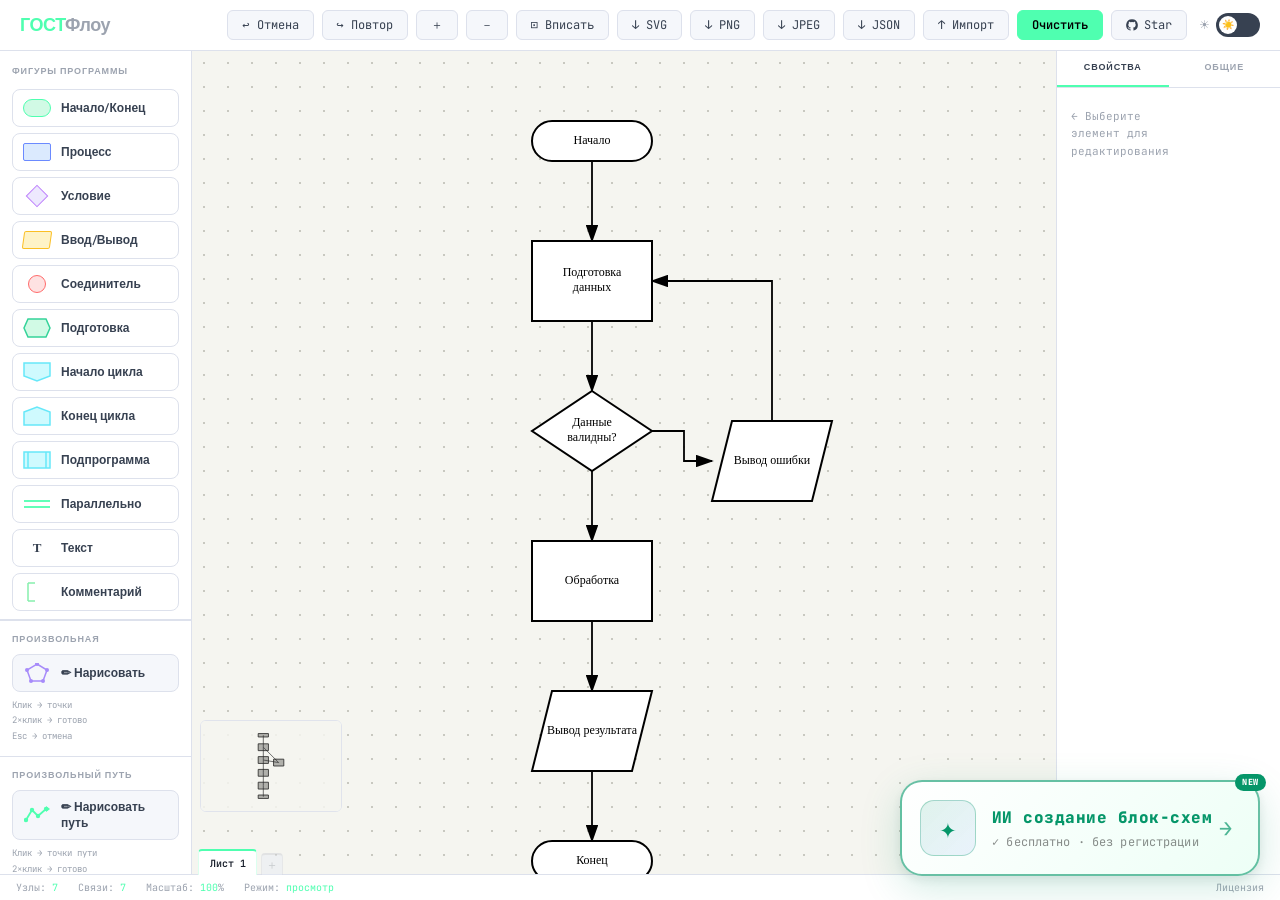
==== commit 9c7febe8: "Добавлен экспорт в PNG и JPEG Co-Authored-By: Claude Sonnet 5 <noreply@anthropic.com>" ====
--- a/index.html
+++ b/index.html
@@ -4,11 +4,69 @@
 <meta charset="UTF-8">
 <meta name="viewport" content="width=device-width, initial-scale=1.0">
 <meta name="yandex-verification" content="9c3fca68e115c191" />
-<title>ГОСТФлоу – Конструктор блок-схем</title>
+
+<!-- ═══ SEO ═══════════════════════════════════════════════════════════ -->
+<title>ГОСТФлоу — Онлайн-редактор блок-схем по ГОСТ 19.701-90</title>
+<meta name="description" content="Бесплатный онлайн-редактор блок-схем по ГОСТ 19.701-90. Все фигуры стандарта: начало/конец, процесс, условие, цикл, подпрограмма. Экспорт в SVG и JSON. Работает в браузере без установки.">
+<meta name="keywords" content="редактор блок-схем онлайн, блок-схема по ГОСТ, ГОСТ 19.701-90, конструктор блок-схем, блок-схема онлайн бесплатно, создать блок-схему, GOSTFlow, ГОСТФлоу, блок схема онлайн, экспорт блок-схемы SVG">
+<meta name="author" content="ГОСТФлоу">
+<meta name="robots" content="index, follow">
+<link rel="canonical" href="https://gostflow.sherhn.space/">
+<link rel="alternate" hreflang="ru" href="https://gostflow.sherhn.space/">
+
+<!-- Open Graph -->
+<meta property="og:type" content="website">
+<meta property="og:url" content="https://gostflow.sherhn.space/">
+<meta property="og:title" content="ГОСТФлоу — Онлайн-редактор блок-схем по ГОСТ 19.701-90">
+<meta property="og:description" content="Бесплатный редактор блок-схем прямо в браузере. Все фигуры по ГОСТ 19.701-90, экспорт в SVG и JSON, поддержка ИИ-импорта.">
+<meta property="og:image" content="https://gostflow.sherhn.space/og-image.png">
+<meta property="og:locale" content="ru_RU">
+
+<!-- Twitter Card -->
+<meta name="twitter:card" content="summary_large_image">
+<meta name="twitter:title" content="ГОСТФлоу — Блок-схемы по ГОСТ онлайн">
+<meta name="twitter:description" content="Бесплатный редактор блок-схем по ГОСТ 19.701-90. Все фигуры, экспорт SVG, ИИ-импорт.">
+<meta name="twitter:image" content="https://gostflow.sherhn.space/og-image.png">
+
+<!-- Structured data -->
+<script type="application/ld+json">
+{
+  "@context": "https://schema.org",
+  "@type": "WebApplication",
+  "name": "ГОСТФлоу",
+  "url": "https://gostflow.sherhn.space/",
+  "description": "Бесплатный онлайн-редактор блок-схем по ГОСТ 19.701-90. Все фигуры стандарта, экспорт в SVG и JSON, поддержка импорта из ИИ.",
+  "applicationCategory": "DesignApplication",
+  "operatingSystem": "Any",
+  "inLanguage": "ru",
+  "offers": { "@type": "Offer", "price": "0", "priceCurrency": "RUB" },
+  "featureList": [
+    "Все фигуры ГОСТ 19.701-90",
+    "Экспорт в SVG",
+    "Экспорт и импорт JSON",
+    "Поддержка ИИ-генерации схем",
+    "Тёмная и светлая тема"
+  ]
+}
+</script>
+<!-- ════════════════════════════════════════════════════════════════════ -->
+
 <link rel="preconnect" href="https://fonts.googleapis.com">
 <link href="https://fonts.googleapis.com/css2?family=JetBrains+Mono:wght@400;600&family=Syne:wght@400;600;800&display=swap" rel="stylesheet">
 <link rel="stylesheet" href="styles.css">
-<link rel="icon" type="image/svg+xml" href="/images/favicon.svg">
+<!-- Основной ICO (для Яндекса и старых браузеров) -->
+<link rel="icon" href="https://gostflow.sherhn.space/images/favicon.ico" sizes="16x16 32x32 48x48">
+
+<!-- SVG (для современных браузеров) -->
+<link rel="icon" type="image/svg+xml" href="https://gostflow.sherhn.space/images/favicon.svg">
+
+<!-- Apple devices -->
+<link rel="apple-touch-icon" href="/images/apple-touch-icon.png">
+
+<!-- Android / PWA -->
+<link rel="icon" type="image/png" sizes="192x192" href="https://gostflow.sherhn.space/images/favicon-192.png">
+<link rel="icon" type="image/png" sizes="512x512" href="https://gostflow.sherhn.space/images/favicon-512.png">
+<script defer src="https://stats.sherhn.space/script.js" data-website-id="15175456-5dc8-4ac6-9582-7a3f617ecb43"></script>
 </head>
 <body class="dark:bg-dark-bg bg-light-bg dark:text-gray-100 text-gray-800 h-screen overflow-hidden flex flex-col">
 
@@ -27,6 +85,8 @@
     <button class="btn font-mono text-xs px-3.5 py-1.5 rounded-md dark:bg-dark-panel bg-light-panel dark:border-dark-border border-light-border border dark:text-gray-200 text-gray-700 cursor-pointer transition-all hover:border-accent hover:text-accent" id="btnZoomOut">－</button>
     <button class="btn font-mono text-xs px-3.5 py-1.5 rounded-md dark:bg-dark-panel bg-light-panel dark:border-dark-border border-light-border border dark:text-gray-200 text-gray-700 cursor-pointer transition-all hover:border-accent hover:text-accent" id="btnFit">⊡ Вписать</button>
     <button class="btn font-mono text-xs px-3.5 py-1.5 rounded-md dark:bg-dark-panel bg-light-panel dark:border-dark-border border-light-border border dark:text-gray-200 text-gray-700 cursor-pointer transition-all hover:border-accent hover:text-accent" id="btnExportSVG">↓ SVG</button>
+    <button class="btn font-mono text-xs px-3.5 py-1.5 rounded-md dark:bg-dark-panel bg-light-panel dark:border-dark-border border-light-border border dark:text-gray-200 text-gray-700 cursor-pointer transition-all hover:border-accent hover:text-accent" id="btnExportPNG">↓ PNG</button>
+    <button class="btn font-mono text-xs px-3.5 py-1.5 rounded-md dark:bg-dark-panel bg-light-panel dark:border-dark-border border-light-border border dark:text-gray-200 text-gray-700 cursor-pointer transition-all hover:border-accent hover:text-accent" id="btnExportJPEG">↓ JPEG</button>
     <button class="btn font-mono text-xs px-3.5 py-1.5 rounded-md dark:bg-dark-panel bg-light-panel dark:border-dark-border border-light-border border dark:text-gray-200 text-gray-700 cursor-pointer transition-all hover:border-accent hover:text-accent" id="btnExportJSON">↓ JSON</button>
     <button class="btn font-mono text-xs px-3.5 py-1.5 rounded-md dark:bg-dark-panel bg-light-panel dark:border-dark-border border-light-border border dark:text-gray-200 text-gray-700 cursor-pointer transition-all hover:border-accent hover:text-accent" id="btnImportJSON">↑ Импорт</button>
     <button class="btn font-mono text-xs px-3.5 py-1.5 rounded-md bg-accent text-black border border-accent font-semibold cursor-pointer transition-all hover:bg-emerald-400" id="btnClear">Очистить</button>
@@ -542,6 +602,10 @@
 <div id="mobileMoreMenu" class="dark:bg-dark-panel bg-light-panel dark:border-dark-border border-light-border dark:text-gray-200 text-gray-700">
   <button class="mmm-btn dark:hover:bg-dark-surface hover:bg-light-bg dark:text-gray-200 text-gray-700"
     onclick="document.getElementById('btnExportSVG').click();closeMoreMenu()">↓ Экспорт SVG</button>
+  <button class="mmm-btn dark:hover:bg-dark-surface hover:bg-light-bg dark:text-gray-200 text-gray-700"
+    onclick="document.getElementById('btnExportPNG').click();closeMoreMenu()">↓ Экспорт PNG</button>
+  <button class="mmm-btn dark:hover:bg-dark-surface hover:bg-light-bg dark:text-gray-200 text-gray-700"
+    onclick="document.getElementById('btnExportJPEG').click();closeMoreMenu()">↓ Экспорт JPEG</button>
   <button class="mmm-btn dark:hover:bg-dark-surface hover:bg-light-bg dark:text-gray-200 text-gray-700"
     onclick="document.getElementById('btnExportJSON').click();closeMoreMenu()">↓ Экспорт JSON</button>
   <button class="mmm-btn dark:hover:bg-dark-surface hover:bg-light-bg dark:text-gray-200 text-gray-700"
@@ -4772,21 +4836,56 @@
     render(); updateProps(); updateStatus();
   }
 });
-document.getElementById('btnExportSVG').addEventListener('click', () => {
+function buildExportSvg() {
+  if (!nodes.length) return null;
   const svgClone = svg.cloneNode(true);
-  if (!nodes.length) return;
   const xs = nodes.map(n => [n.x, n.x+n.w]).flat();
   const ys = nodes.map(n => [n.y, n.y+n.h]).flat();
   const minX = Math.min(...xs)-30, maxX = Math.max(...xs)+30;
   const minY = Math.min(...ys)-30, maxY = Math.max(...ys)+30;
-  svgClone.setAttribute('viewBox', `${minX} ${minY} ${maxX-minX} ${maxY-minY}`);
-  svgClone.setAttribute('width', maxX-minX);
-  svgClone.setAttribute('height', maxY-minY);
+  const w = maxX-minX, h = maxY-minY;
+  svgClone.setAttribute('viewBox', `${minX} ${minY} ${w} ${h}`);
+  svgClone.setAttribute('width', w);
+  svgClone.setAttribute('height', h);
   svgClone.querySelector('g').removeAttribute('transform');
-  const blob = new Blob([svgClone.outerHTML], {type:'image/svg+xml'});
+  return {svgClone, w, h};
+}
+document.getElementById('btnExportSVG').addEventListener('click', () => {
+  const built = buildExportSvg();
+  if (!built) return;
+  const blob = new Blob([built.svgClone.outerHTML], {type:'image/svg+xml'});
   const a = document.createElement('a'); a.href = URL.createObjectURL(blob);
   a.download = 'flowchart.svg'; a.click();
 });
+function exportRaster(format) {
+  const built = buildExportSvg();
+  if (!built) return;
+  const {svgClone, w, h} = built;
+  const scale = 2;
+  const canvasEl = document.createElement('canvas');
+  canvasEl.width = w*scale; canvasEl.height = h*scale;
+  const ctx = canvasEl.getContext('2d');
+  const bg = isDark() ? '#0d0f14' : '#f0f2f7';
+  ctx.fillStyle = bg;
+  ctx.fillRect(0, 0, canvasEl.width, canvasEl.height);
+  const svgData = new XMLSerializer().serializeToString(svgClone);
+  const svgBlob = new Blob([svgData], {type:'image/svg+xml;charset=utf-8'});
+  const url = URL.createObjectURL(svgBlob);
+  const img = new Image();
+  img.onload = () => {
+    ctx.drawImage(img, 0, 0, canvasEl.width, canvasEl.height);
+    URL.revokeObjectURL(url);
+    const mime = format === 'jpeg' ? 'image/jpeg' : 'image/png';
+    const ext = format === 'jpeg' ? 'jpg' : 'png';
+    canvasEl.toBlob(blob => {
+      const a = document.createElement('a'); a.href = URL.createObjectURL(blob);
+      a.download = `flowchart.${ext}`; a.click();
+    }, mime, 0.95);
+  };
+  img.src = url;
+}
+document.getElementById('btnExportPNG').addEventListener('click', () => exportRaster('png'));
+document.getElementById('btnExportJPEG').addEventListener('click', () => exportRaster('jpeg'));
 document.getElementById('btnExportJSON').addEventListener('click', () => {
   const data = JSON.stringify({nodes, edges}, null, 2);
   const blob = new Blob([data], {type:'application/json'});
--- a/styles.css
+++ b/styles.css
@@ -448,17 +448,17 @@
   #mobileMoreMenu { position: fixed; top: 96px; right: 8px; z-index: 300; display: none; flex-direction: column; gap: 4px; padding: 8px; border-radius: 10px; border: 1px solid; min-width: 160px; box-shadow: rgba(0, 0, 0, 0.4) 0px 8px 24px; }
   #mobileMoreMenu.open { display: flex; }
   .mmm-btn { width: 100%; text-align: left; padding: 9px 12px; border-radius: 7px; font-family: "JetBrains Mono", monospace; font-size: 12px; font-weight: 500; border: 1px solid transparent; cursor: pointer; background: transparent; transition: 0.12s; -webkit-tap-highlight-color: transparent; }
-  #leftSidebar { bottom: 26px; left: 0px; right: 0px; max-height: 50vh; overflow-y: auto; z-index: 150; transform: translateY(100%); transition: transform 0.28s cubic-bezier(0.4, 0, 0.2, 1); border-top: 1px solid; position: fixed !important; width: 100% !important; border-right-width: medium !important; border-right-style: none !important; border-right-color: currentcolor !important; }
+  #leftSidebar { bottom: 0px; left: 0px; right: 0px; max-height: 50vh; overflow-y: auto; z-index: 150; transform: translateY(100%); transition: transform 0.28s cubic-bezier(0.4, 0, 0.2, 1); border-top: 1px solid; position: fixed !important; width: 100% !important; border-right-width: medium !important; border-right-style: none !important; border-right-color: currentcolor !important; }
   #leftSidebar.mobile-open { transform: translateY(0px); }
-  #rightSidebar { bottom: 26px; left: 0px; right: 0px; max-height: 55vh; overflow-y: auto; z-index: 150; transform: translateY(100%); transition: transform 0.28s cubic-bezier(0.4, 0, 0.2, 1); border-top: 1px solid; position: fixed !important; width: 100% !important; border-left-width: medium !important; border-left-style: none !important; border-left-color: currentcolor !important; }
+  #rightSidebar { bottom: 0px; left: 0px; right: 0px; max-height: 55vh; overflow-y: auto; z-index: 150; transform: translateY(100%); transition: transform 0.28s cubic-bezier(0.4, 0, 0.2, 1); border-top: 1px solid; position: fixed !important; width: 100% !important; border-left-width: medium !important; border-left-style: none !important; border-left-color: currentcolor !important; }
   #rightSidebar.mobile-open { transform: translateY(0px); }
-  #mobileFabs { position: fixed; bottom: 34px; right: 12px; flex-direction: column; gap: 8px; z-index: 120; display: flex !important; }
+  #mobileFabs { position: fixed; bottom: 8px; right: 12px; flex-direction: column; gap: 8px; z-index: 120; display: flex !important; }
   .mobile-fab { width: 44px; height: 44px; border-radius: 12px; border: 1px solid; font-size: 18px; display: flex; align-items: center; justify-content: center; cursor: pointer; transition: 0.15s; box-shadow: rgba(0, 0, 0, 0.4) 0px 4px 12px; }
   .mobile-fab.active { border-color: rgb(79, 255, 176) !important; color: rgb(79, 255, 176) !important; }
-  #statusBar { font-size: 9px; height: 26px; }
+  #statusBar { display: none !important; }
   #sheetsStrip { left: 0px !important; right: 0px !important; }
   #canvasWrap { width: 100% !important; }
-  #minimap { width: 90px !important; height: 58px !important; bottom: 32px !important; right: 60px !important; }
+  #minimap { width: 90px !important; height: 58px !important; bottom: 8px !important; right: 60px !important; }
   header { padding: 6px 10px; }
   header .text-lg { font-size: 16px; }
   #leftSidebar .palette-item { padding: 10px 12px; font-size: 13px; }
@@ -677,7 +677,7 @@
     /* Left sidebar: hidden by default, slides up from bottom */
     #leftSidebar {
       position: fixed !important;
-      bottom: 26px; left: 0; right: 0;
+      bottom: 0; left: 0; right: 0;
       width: 100% !important;
       max-height: 50vh;
       overflow-y: auto;
@@ -692,7 +692,7 @@
     /* Right sidebar: hidden by default, slides up from bottom */
     #rightSidebar {
       position: fixed !important;
-      bottom: 26px; left: 0; right: 0;
+      bottom: 0; left: 0; right: 0;
       width: 100% !important;
       max-height: 55vh;
       overflow-y: auto;
@@ -708,7 +708,7 @@
     #mobileFabs {
       display: flex !important;
       position: fixed;
-      bottom: 34px;
+      bottom: 8px;
       right: 12px;
       flex-direction: column;
       gap: 8px;
@@ -729,8 +729,8 @@
       color: #4fffb0 !important;
     }
 
-    /* Status bar: more compact */
-    #statusBar { font-size: 9px; height: 26px; }
+    /* Status bar: hidden on mobile */
+    #statusBar { display: none !important; }
 
     /* Sheet tabs strip: full width */
     #sheetsStrip { left: 0 !important; right: 0 !important; }
@@ -739,7 +739,7 @@
     #canvasWrap { width: 100% !important; }
 
     /* Minimap smaller on mobile */
-    #minimap { width: 90px !important; height: 58px !important; bottom: 32px !important; right: 60px !important; }
+    #minimap { width: 90px !important; height: 58px !important; bottom: 8px !important; right: 60px !important; }
 
     /* Header smaller */
     header { padding: 6px 10px; }
@@ -1365,7 +1365,7 @@
   #aiFlowWidget {
     right: auto;
     left: 12px;
-    bottom: 62px;
+    bottom: 8px;
     z-index: 100;
     gap: 9px;
     padding: 10px 14px 10px 10px;
